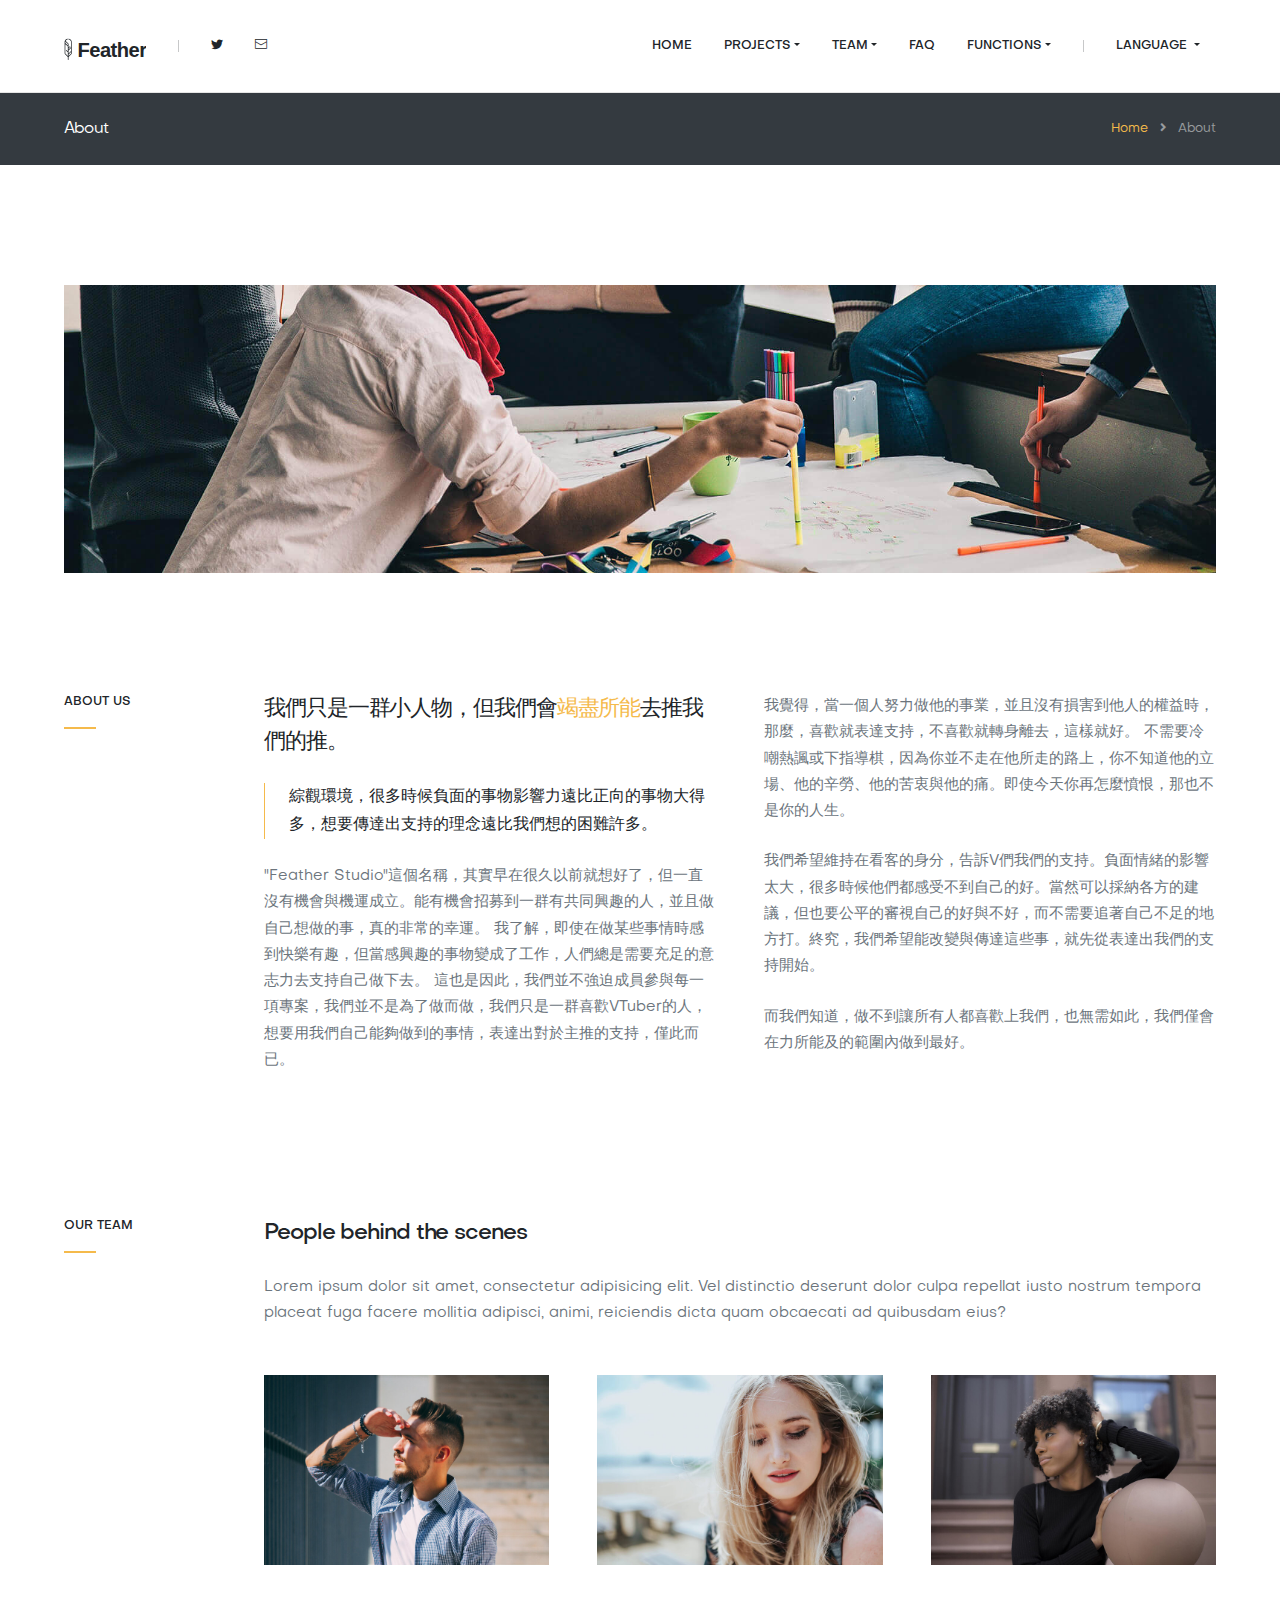
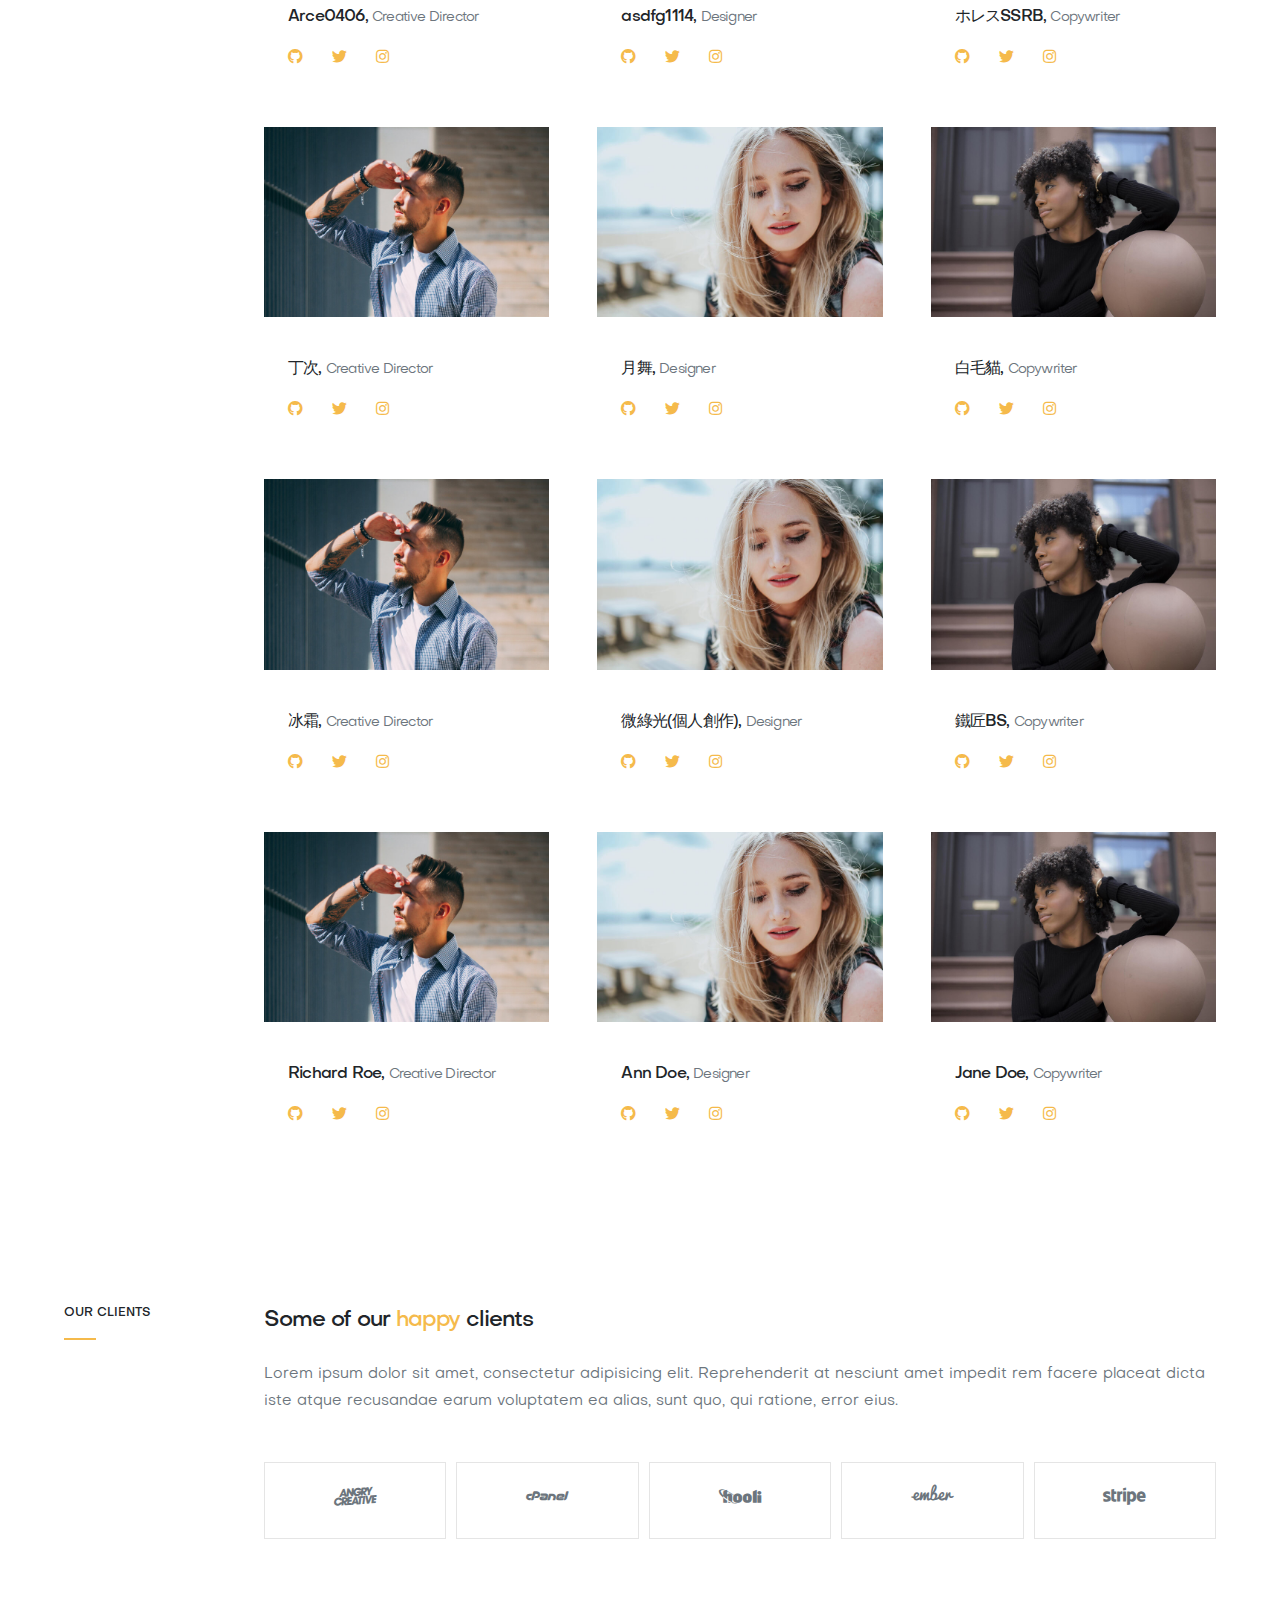
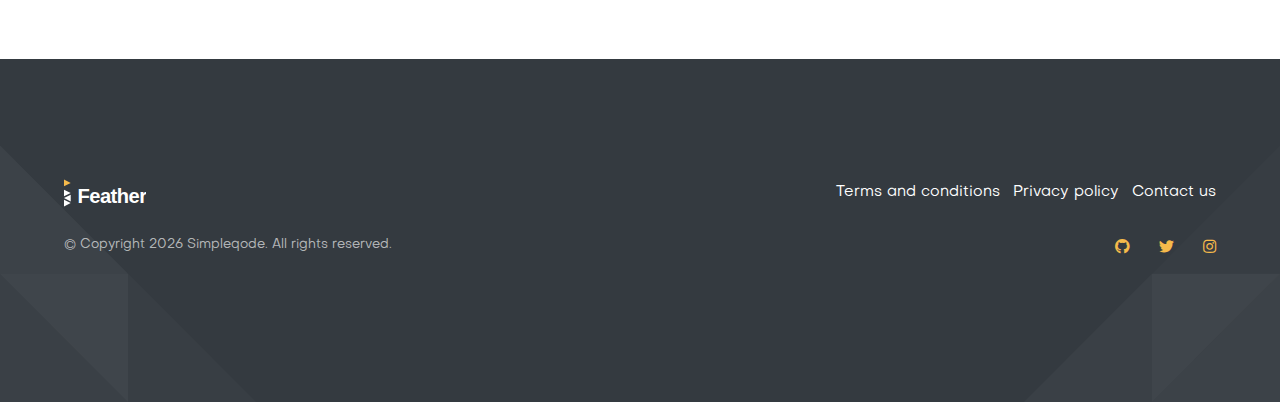
==== about.html @ ca59464d "增加metadata" ====
<!doctype html>
<html lang="en">
  <head>
    <!-- Required meta tags -->
    <meta charset="utf-8">
    <meta name="viewport" content="width=device-width, initial-scale=1, shrink-to-fit=no">

    <!-- Favicons -->
    <link rel="apple-touch-icon" sizes="180x180" href="assets/ico/apple-touch-icon.png">
    <link rel="icon" type="image/png" sizes="32x32" href="assets/ico/favicon-32x32.png">
    <link rel="icon" type="image/png" sizes="16x16" href="assets/ico/favicon-16x16.png">
    <link rel="manifest" href="assets/ico/site.webmanifest">
    <link rel="mask-icon" href="assets/ico/safari-pinned-tab.svg" color="#5bbad5">
    <link rel="shortcut icon" href="assets/ico/favicon.ico">
    <meta name="msapplication-TileColor" content="#da532c">
    <meta name="msapplication-config" content="assets/ico/browserconfig.xml">
    <meta name="theme-color" content="#ffffff">

    <!-- Plugins CSS -->
    <link rel="stylesheet" href="assets/libs/flickity/dist/flickity.min.css">
    <link rel="stylesheet" href="assets/libs/flickity-fade/flickity-fade.css">
    <link rel="stylesheet" href="assets/libs/fullpage.js/dist/fullpage.min.css">
    <link rel="stylesheet" href="assets/libs/highlightjs/styles/codepen-embed.css">
    <link rel="stylesheet" href="assets/libs/@fortawesome/fontawesome-free/css/all.min.css">
    <link rel="stylesheet" href="assets/libs/incline-icons/style.min.css">

    <!-- Theme CSS -->
    <link rel="stylesheet" href="assets/css/theme.min.css">


    <!-- Preview -->
    <title>Incline | About</title>

    <!-- Preview: Primary Meta Tags -->
    <meta name="title" content="Feather Studio | Welcome">
    <meta name="description" content="一個複合工作室，從虛擬到現實都是我們的創作範圍。">

    <!-- Preview: Open Graph / Facebook -->
    <meta property="og:type" content="website">
    <meta property="og:url" content="https://www.thefeatherstudio.com/">
    <meta property="og:title" content="Incline | About">
    <meta property="og:description" content="一個複合工作室，從虛擬到現實都是我們的創作範圍。">
    <meta property="og:image" content="">

    <!-- Preview: Twitter -->
    <meta property="twitter:card" content="summary_large_image">
    <meta property="twitter:url" content="https://www.thefeatherstudio.com/">
    <meta property="twitter:title" content="Incline | About">
    <meta property="twitter:description" content="一個複合工作室，從虛擬到現實都是我們的創作範圍。">
    <meta property="twitter:image" content="">
  </head>
  <body>

    <!-- NAVBAR
    ================================================= -->
    <nav class="navbar navbar-expand-xl navbar-light  fixed-top">
      <div class="container">

        <!-- Temp svg -->
        <div style="display:none" >
          <svg id="feather-icon" version="1.0" xmlns="http://www.w3.org/2000/svg"
            viewBox="0 0 512.000000 512.000000" preserveAspectRatio="xMidYMid meet">
            <g transform="translate(0.000000,512.000000) scale(0.100000,-0.100000)" fill="currentColor" stroke="none">
              <path d="M2410 5114 c-14 -3 -56 -15 -95 -26 -239 -70 -446 -256 -543 -490
      -65 -157 -63 -88 -60 -1633 l3 -1400 29 -65 c27 -59 62 -98 378 -415 l348
      -351 0 -319 c0 -330 6 -387 40 -405 24 -13 76 -13 100 0 34 18 40 75 40 405
      l0 319 348 351 c316 317 351 356 378 415 l29 65 3 1400 c2 1252 1 1408 -14
      1480 -60 301 -286 549 -589 645 -56 18 -99 23 -220 25 -82 2 -161 1 -175 -1z
      m368 -197 c201 -72 354 -225 430 -429 l27 -73 3 -655 2 -655 -295 -295 -295
      -295 0 135 0 134 210 211 c183 184 210 215 210 242 0 45 -9 62 -41 78 -55 29
      -65 22 -225 -137 l-153 -151 -3 426 -3 427 -349 349 -348 348 37 59 c78 121
      221 235 350 278 99 32 122 35 245 32 105 -2 137 -7 198 -29z m-308 -1282 l0
      -180 -295 295 -295 295 0 166 c0 91 3 169 7 173 4 4 137 -123 295 -281 l288
      -288 0 -180z m0 -985 l0 -565 -147 147 c-88 87 -159 149 -174 153 -31 8 -83
      -16 -93 -40 -3 -9 -6 -31 -6 -48 0 -27 27 -58 210 -242 l210 -211 0 -434 0
      -435 -275 275 c-198 199 -280 288 -294 320 -20 44 -21 60 -21 1140 l0 1095
      295 -295 295 -295 0 -565z m475 -780 l-295 -295 0 350 0 350 293 293 292 292
      3 -347 2 -348 -295 -295z m279 -290 c-14 -36 -72 -100 -295 -325 l-279 -280 0
      180 0 180 293 293 292 292 3 -147 c2 -119 -1 -157 -14 -193z" />
            </g>
          </svg>
        </div>
        <!-- Brand -->    
        <a class="navbar-brand" href="index.html">
          <svg class="navbar-brand-svg" viewBox="0 0 245 80" xmlns="http://www.w3.org/2000/svg" xmlns:xlink="http://www.w3.org/1999/xlink">
            <!-- <path d="M0 0 L 20 10 L 0 20 Z" class="navbar-brand-svg-i" fill="currentColor"></path>
            <path d="M0 30 L 20 40 L 0 50 Z M20 45 L 0 55 L 20 65 Z M0 60 L 20 70 L 0 80 Z" fill="currentColor"></path> -->
            <use xlink:href="#feather-icon" x="-110" y="15" height="4rem" />
            <text x="40" y="70" font-family="Arial, sans-serif" font-size="60" font-weight="bold" letter-spacing="-.025em" fill="currentColor">Feather.</text>
          </svg>
        </a>
  
        <!-- Toggler -->
        <button class="navbar-toggler" type="button" data-toggle="collapse" data-target="#navbarCollapse" aria-controls="navbarCollapse" aria-expanded="false" aria-label="Toggle navigation">
          <span class="navbar-toggler-icon"></span>
        </button>
  
        <!-- Collapse -->
        <div class="collapse navbar-collapse" id="navbarCollapse">

          <!-- Social -->
          <ul class="navbar-nav mr-auto">
            <li class="nav-item-divider">
              <span class="nav-link">
                <span></span>
              </span>
            </li>
            <!-- <li class="nav-item">
              <a href="#" class="nav-link">
                <i class="fab fa-github"></i> 
                <span class="d-xl-none ml-2">
                  Github
                </span>
              </a>
            </li> -->
            <li class="nav-item">
              <a href="https://twitter.com/Feather_Studio_" class="nav-link">
                <i class="fab fa-twitter"></i> 
                <span class="d-xl-none ml-2">
                  Twitter
                </span>
              </a>
            </li>
            <li class="nav-item">
              <a href="holotexturepack@gmail.com" class="nav-link">
                <i class="fab icon-envelope"></i> 
                <span class="d-xl-none ml-2">
                  E-Mail
                </span>
              </a>
            </li>
          </ul>

          <!-- Links -->
          <ul class="navbar-nav ml-auto">
            <li class="nav-item ">
              <a class="nav-link" href="index.html" data-i18n="navbar-home">
                首頁
              </a>
            </li>

            <li class="nav-item dropdown">
              <a class="nav-link dropdown-toggle" href="#" id="navbarPages" role="button" data-toggle="dropdown" aria-haspopup="true" aria-expanded="false" data-i18n="navbar-projects">
                專案計畫
              </a>
              <ul class="dropdown-menu" aria-labelledby="navbarPages">
                <li class="dropright">
                  <a class="dropdown-item dropdown-toggle" href="#" id="pagesBlog" role="button" data-toggle="dropdown" aria-haspopup="true" aria-expanded="false">
                    Minecraft材質包
                  </a>
                  <div class="dropdown-menu" aria-labelledby="pagesBlog">                
                    <!-- <a class="dropdown-item " href="project-page.html".html">
                      測試
                    </a> -->
                    <a class="dropdown-item " href="../mcrp_2021_usaken_natsumatsuri.html">
                      Hololive 兔田建設夏祭篇
                    </a>
                    <a class="dropdown-item " href="../mcrp_holo5th_anniversity.html">
                      Hololive 5期生一周年紀念
                    </a>
                    <a class="dropdown-item " href="../mcrp_2021_holoen_anniversity.html">
                      Hololive English 一周年紀念
                    </a>
                    <a class="dropdown-item " href="2d2c.html">
                      2D2C專用包
                    </a>
                  </div>
                </li>
                <li class="dropright">
                  <a class="dropdown-item dropdown-toggle" href="#" id="pagesShop" role="button" data-toggle="dropdown" aria-haspopup="true" aria-expanded="false">
                    Minecraft插件
                  </a>
                  <div class="dropdown-menu" aria-labelledby="pagesShop">
                    <a class="dropdown-item " href="shop.html">
                      準備中
                    </a>                
                  </div>
                </li>

              </ul>
            </li>

            <li class="nav-item dropdown">
              <a class="nav-link dropdown-toggle" href="#" id="navbarLandings" role="button" data-toggle="dropdown" aria-haspopup="true" aria-expanded="false" data-i18n="navbar-teams">
                團隊介紹
              </a>
              <div class="dropdown-menu" aria-labelledby="navbarLandings">
                <!-- <a class="dropdown-item " href="blog.html">
                  大事記
                </a> -->
                <a class="dropdown-item  active " href="about.html">
                  關於我們
                </a>
                <!-- <a class="dropdown-item " href="company.html">
                  合作夥伴
                </a> -->
                <a class="dropdown-item " href="contact.html">
                  聯絡我們
                </a>
              </div>
            </li>

            <li class="nav-item ">
              <a href="faq.html" class="nav-link" data-i18n="navbar-faqs">
                常見問題
              </a>
            </li>

            <li class="nav-item dropdown">
              <a class="nav-link dropdown-toggle" href="#" id="navbarLandings" role="button" data-toggle="dropdown" aria-haspopup="true" aria-expanded="false" data-i18n="navbar-functions">
                實驗性功能
              </a>
              <div class="dropdown-menu" aria-labelledby="navbarLandings">
                <a class="dropdown-item " href="app.html">
                  施工中...
                </a>
              </div>
            </li>



            <li class="nav-item-divider">
              <span class="nav-link">
                <span></span>
              </span>
            </li>

            <li class="nav-item dropdown">
              <a class="nav-link dropdown-toggle" href="#" id="navbarLandings" role="button" data-toggle="dropdown" aria-haspopup="true" aria-expanded="false">
                Language
              </a>
              <div class="dropdown-menu switch-locale" aria-labelledby="navbarLandings">
                <a class="dropdown-item" data-locale="en" href="#">
                  English
                </a>
                <a class="dropdown-item" data-locale="ja" href="#">
                  日本語
                </a>
                <a class="dropdown-item" data-locale="zh" href="#">
                  繁體中文
                </a>            
              </div>
            </li>
          </ul>

        </div> <!-- / .navbar-collapse -->
  
      </div> <!-- / .container -->    
    </nav>

    <!-- BREADCRUMB
    ================================================== -->
    <nav class="breadcrumb">
      <div class="container">
        <div class="row align-items-center">
          <div class="col">
            
            <!-- Heading -->
            <h5 class="breadcrumb-heading">
              About
            </h5>

          </div>
          <div class="col-auto">

            <!-- Breadcrumb -->
            <span class="breadcrumb-item">
              <a href="index.html">Home</a>
            </span>
            <span class="breadcrumb-item active">
              About
            </span>
          
          </div>
        </div> <!-- / .row -->
      </div> <!-- / .container -->
    </nav>
    
    <!-- HEADER
    ================================================== -->
    <section class="section pb-0">

      <!-- Content -->
      <div class="container">
        <div class="row">
          <div class="col">
            
            <!-- Header -->
            <div class="header bg-cover" style="background-image: url(assets/img/15.jpg);"></div>

          </div>
        </div> <!-- / .row -->
      </div> <!-- / .container -->

    </section>

    <!-- ABOUT
    ================================================== -->
    <section class="section pb-0">

      <!-- Content -->
      <div class="container">
        <div class="row">
          <div class="col-md-2">
            
            <!-- Title -->
            <h6 class="title">
              About us
            </h6>

          </div>
          <div class="col-md-5">
            
            <!-- Heading -->
            <h3 class="mb-4">
              我們只是一群小人物，但我們會<span class="text-primary">竭盡所能</span>去推我們的推。
            </h3>

            <!-- Content -->
            <blockquote class="blockquote">
              <p class="mb-0">
                綜觀環境，很多時候負面的事物影響力遠比正向的事物大得多，想要傳達出支持的理念遠比我們想的困難許多。
              </p>
            </blockquote>
            <p class="text-muted">
              "Feather Studio"這個名稱，其實早在很久以前就想好了，但一直沒有機會與機運成立。能有機會招募到一群有共同興趣的人，並且做自己想做的事，真的非常的幸運。
              我了解，即使在做某些事情時感到快樂有趣，但當感興趣的事物變成了工作，人們總是需要充足的意志力去支持自己做下去。
              這也是因此，我們並不強迫成員參與每一項專案，我們並不是為了做而做，我們只是一群喜歡VTuber的人，想要用我們自己能夠做到的事情，表達出對於主推的支持，僅此而已。              
            </p>

          </div>
          <div class="col-md-5">
            
            <!-- Content -->
            <p class="text-muted">
              <!-- 我們的成員中有學生也有社會人士，但並不會因此而有代溝，反而能用多種視角去看事物，我們會盡力做到就事論事，只要是好的建議我們都會積極採用，當然也並不表示我們一直都是正確的 -->
              我覺得，當一個人努力做他的事業，並且沒有損害到他人的權益時，那麼，喜歡就表達支持，不喜歡就轉身離去，這樣就好。
              不需要冷嘲熱諷或下指導棋，因為你並不走在他所走的路上，你不知道他的立場、他的辛勞、他的苦衷與他的痛。即使今天你再怎麼憤恨，那也不是你的人生。
              <!-- 你認為的正確並不一定合適，你覺得的錯誤並不一定需要遷怒。 -->
            </p>
            <p class="text-muted">
              我們希望維持在看客的身分，告訴V們我們的支持。負面情緒的影響太大，很多時候他們都感受不到自己的好。當然可以採納各方的建議，但也要公平的審視自己的好與不好，而不需要追著自己不足的地方打。終究，我們希望能改變與傳達這些事，就先從表達出我們的支持開始。
            </p>
            <p class="text-muted">
              而我們知道，做不到讓所有人都喜歡上我們，也無需如此，我們僅會在力所能及的範圍內做到最好。
            </p>

          </div>
        </div> <!-- / .row -->
      </div> <!-- / .container -->

    </section>

    <!-- TEAM
    ================================================== -->
    <section class="section pb-0">
      
      <!-- Content -->
      <div class="container">
        <div class="row">
          <div class="col-md-2">
            
            <!-- Title -->
            <h6 class="title">
              Our team
            </h6>

          </div>
          <div class="col-md-10">
            
            <!-- Heading -->
            <h3 class="mb-4">
              People behind the scenes
            </h3>

            <!-- Subheading -->
            <p class="text-muted mb-5">
              Lorem ipsum dolor sit amet, consectetur adipisicing elit. Vel distinctio deserunt dolor culpa repellat iusto nostrum tempora placeat fuga facere mollitia adipisci, animi, reiciendis dicta quam obcaecati ad quibusdam eius?
            </p>

            <!-- Team -->
            <div class="row">

              <div class="col-md-4">
                
                <!-- Card -->
                <div class="card card-sm border-0 mb-3 mb-md-0">
                  
                  <!-- Image -->
                  <img src="assets/img/16.jpg" alt="..." class="card-img-top">

                  <!-- Body -->
                  <div class="card-body">
                    
                    <!-- Title -->
                    <h5 class="card-title">
                      Arce0406, <small class="text-muted">Creative Director</small>
                    </h5>

                    <!-- Text -->
                    <ul class="card-text list-inline list-unstyled">
                      <li class="list-inline-item">
                        <a href="#">
                          <i class="fab fa-github"></i>
                        </a>
                      </li>
                      <li class="list-inline-item ml-3">
                        <a href="#">
                          <i class="fab fa-twitter"></i>
                        </a>
                      </li>
                      <li class="list-inline-item ml-3">
                        <a href="#">
                          <i class="fab fa-instagram"></i>
                        </a>
                      </li>
                    </ul>

                  </div>

                </div> <!-- / .card -->

              </div>

              <div class="col-md-4">
                
                <!-- Card -->
                <div class="card card-sm border-0 mb-3 mb-md-0">
                  
                  <!-- Image -->
                  <img src="assets/img/17.jpg" alt="..." class="card-img-top">

                  <!-- Body -->
                  <div class="card-body">
                    
                    <!-- Title -->
                    <h5 class="card-title">
                      asdfg1114, <small class="text-muted">Designer</small>
                    </h5>

                    <!-- Text -->
                    <ul class="card-text list-inline list-unstyled">
                      <li class="list-inline-item">
                        <a href="#">
                          <i class="fab fa-github"></i>
                        </a>
                      </li>
                      <li class="list-inline-item ml-3">
                        <a href="#">
                          <i class="fab fa-twitter"></i>
                        </a>
                      </li>
                      <li class="list-inline-item ml-3">
                        <a href="#">
                          <i class="fab fa-instagram"></i>
                        </a>
                      </li>
                    </ul>

                  </div>

                </div> <!-- / .card -->

              </div>

              <div class="col-md-4">
                
                <!-- Card -->
                <div class="card card-sm border-0 mb-3 mb-md-0">
                  
                  <!-- Image -->
                  <img src="assets/img/18.jpg" alt="..." class="card-img-top">

                  <!-- Body -->
                  <div class="card-body">
                    
                    <!-- Title -->
                    <h5 class="card-title">
                      ホレスSSRB, <small class="text-muted">Copywriter</small>
                    </h5>

                    <!-- Text -->
                    <ul class="card-text list-inline list-unstyled">
                      <li class="list-inline-item">
                        <a href="#">
                          <i class="fab fa-github"></i>
                        </a>
                      </li>
                      <li class="list-inline-item ml-3">
                        <a href="#">
                          <i class="fab fa-twitter"></i>
                        </a>
                      </li>
                      <li class="list-inline-item ml-3">
                        <a href="#">
                          <i class="fab fa-instagram"></i>
                        </a>
                      </li>
                    </ul>

                  </div>

                </div> <!-- / .card -->

              </div>
           
              <div class="col-md-4">
                
                <!-- Card -->
                <div class="card card-sm border-0 mb-3 mb-md-0">
                  
                  <!-- Image -->
                  <img src="assets/img/16.jpg" alt="..." class="card-img-top">

                  <!-- Body -->
                  <div class="card-body">
                    
                    <!-- Title -->
                    <h5 class="card-title">
                      丁次, <small class="text-muted">Creative Director</small>
                    </h5>

                    <!-- Text -->
                    <ul class="card-text list-inline list-unstyled">
                      <li class="list-inline-item">
                        <a href="#">
                          <i class="fab fa-github"></i>
                        </a>
                      </li>
                      <li class="list-inline-item ml-3">
                        <a href="#">
                          <i class="fab fa-twitter"></i>
                        </a>
                      </li>
                      <li class="list-inline-item ml-3">
                        <a href="#">
                          <i class="fab fa-instagram"></i>
                        </a>
                      </li>
                    </ul>

                  </div>

                </div> <!-- / .card -->

              </div>

              <div class="col-md-4">
                
                <!-- Card -->
                <div class="card card-sm border-0 mb-3 mb-md-0">
                  
                  <!-- Image -->
                  <img src="assets/img/17.jpg" alt="..." class="card-img-top">

                  <!-- Body -->
                  <div class="card-body">
                    
                    <!-- Title -->
                    <h5 class="card-title">
                      月舞, <small class="text-muted">Designer</small>
                    </h5>

                    <!-- Text -->
                    <ul class="card-text list-inline list-unstyled">
                      <li class="list-inline-item">
                        <a href="#">
                          <i class="fab fa-github"></i>
                        </a>
                      </li>
                      <li class="list-inline-item ml-3">
                        <a href="#">
                          <i class="fab fa-twitter"></i>
                        </a>
                      </li>
                      <li class="list-inline-item ml-3">
                        <a href="#">
                          <i class="fab fa-instagram"></i>
                        </a>
                      </li>
                    </ul>

                  </div>

                </div> <!-- / .card -->

              </div>

              <div class="col-md-4">
                
                <!-- Card -->
                <div class="card card-sm border-0 mb-3 mb-md-0">
                  
                  <!-- Image -->
                  <img src="assets/img/18.jpg" alt="..." class="card-img-top">

                  <!-- Body -->
                  <div class="card-body">
                    
                    <!-- Title -->
                    <h5 class="card-title">
                      白毛貓, <small class="text-muted">Copywriter</small>
                    </h5>

                    <!-- Text -->
                    <ul class="card-text list-inline list-unstyled">
                      <li class="list-inline-item">
                        <a href="#">
                          <i class="fab fa-github"></i>
                        </a>
                      </li>
                      <li class="list-inline-item ml-3">
                        <a href="#">
                          <i class="fab fa-twitter"></i>
                        </a>
                      </li>
                      <li class="list-inline-item ml-3">
                        <a href="#">
                          <i class="fab fa-instagram"></i>
                        </a>
                      </li>
                    </ul>

                  </div>

                </div> <!-- / .card -->

              </div>
              
              <div class="col-md-4">
                
                <!-- Card -->
                <div class="card card-sm border-0 mb-3 mb-md-0">
                  
                  <!-- Image -->
                  <img src="assets/img/16.jpg" alt="..." class="card-img-top">

                  <!-- Body -->
                  <div class="card-body">
                    
                    <!-- Title -->
                    <h5 class="card-title">
                      冰霜, <small class="text-muted">Creative Director</small>
                    </h5>

                    <!-- Text -->
                    <ul class="card-text list-inline list-unstyled">
                      <li class="list-inline-item">
                        <a href="#">
                          <i class="fab fa-github"></i>
                        </a>
                      </li>
                      <li class="list-inline-item ml-3">
                        <a href="#">
                          <i class="fab fa-twitter"></i>
                        </a>
                      </li>
                      <li class="list-inline-item ml-3">
                        <a href="#">
                          <i class="fab fa-instagram"></i>
                        </a>
                      </li>
                    </ul>

                  </div>

                </div> <!-- / .card -->

              </div>

              <div class="col-md-4">
                
                <!-- Card -->
                <div class="card card-sm border-0 mb-3 mb-md-0">
                  
                  <!-- Image -->
                  <img src="assets/img/17.jpg" alt="..." class="card-img-top">

                  <!-- Body -->
                  <div class="card-body">
                    
                    <!-- Title -->
                    <h5 class="card-title">
                      微綠光(個人創作), <small class="text-muted">Designer</small>
                    </h5>

                    <!-- Text -->
                    <ul class="card-text list-inline list-unstyled">
                      <li class="list-inline-item">
                        <a href="#">
                          <i class="fab fa-github"></i>
                        </a>
                      </li>
                      <li class="list-inline-item ml-3">
                        <a href="#">
                          <i class="fab fa-twitter"></i>
                        </a>
                      </li>
                      <li class="list-inline-item ml-3">
                        <a href="#">
                          <i class="fab fa-instagram"></i>
                        </a>
                      </li>
                    </ul>

                  </div>

                </div> <!-- / .card -->

              </div>

              <div class="col-md-4">
                
                <!-- Card -->
                <div class="card card-sm border-0 mb-3 mb-md-0">
                  
                  <!-- Image -->
                  <img src="assets/img/18.jpg" alt="..." class="card-img-top">

                  <!-- Body -->
                  <div class="card-body">
                    
                    <!-- Title -->
                    <h5 class="card-title">
                      鐵匠BS, <small class="text-muted">Copywriter</small>
                    </h5>

                    <!-- Text -->
                    <ul class="card-text list-inline list-unstyled">
                      <li class="list-inline-item">
                        <a href="#">
                          <i class="fab fa-github"></i>
                        </a>
                      </li>
                      <li class="list-inline-item ml-3">
                        <a href="#">
                          <i class="fab fa-twitter"></i>
                        </a>
                      </li>
                      <li class="list-inline-item ml-3">
                        <a href="#">
                          <i class="fab fa-instagram"></i>
                        </a>
                      </li>
                    </ul>

                  </div>

                </div> <!-- / .card -->

              </div>
           

              
              <div class="col-md-4">
                
                <!-- Card -->
                <div class="card card-sm border-0 mb-3 mb-md-0">
                  
                  <!-- Image -->
                  <img src="assets/img/16.jpg" alt="..." class="card-img-top">

                  <!-- Body -->
                  <div class="card-body">
                    
                    <!-- Title -->
                    <h5 class="card-title">
                      Richard Roe, <small class="text-muted">Creative Director</small>
                    </h5>

                    <!-- Text -->
                    <ul class="card-text list-inline list-unstyled">
                      <li class="list-inline-item">
                        <a href="#">
                          <i class="fab fa-github"></i>
                        </a>
                      </li>
                      <li class="list-inline-item ml-3">
                        <a href="#">
                          <i class="fab fa-twitter"></i>
                        </a>
                      </li>
                      <li class="list-inline-item ml-3">
                        <a href="#">
                          <i class="fab fa-instagram"></i>
                        </a>
                      </li>
                    </ul>

                  </div>

                </div> <!-- / .card -->

              </div>

              <div class="col-md-4">
                
                <!-- Card -->
                <div class="card card-sm border-0 mb-3 mb-md-0">
                  
                  <!-- Image -->
                  <img src="assets/img/17.jpg" alt="..." class="card-img-top">

                  <!-- Body -->
                  <div class="card-body">
                    
                    <!-- Title -->
                    <h5 class="card-title">
                      Ann Doe, <small class="text-muted">Designer</small>
                    </h5>

                    <!-- Text -->
                    <ul class="card-text list-inline list-unstyled">
                      <li class="list-inline-item">
                        <a href="#">
                          <i class="fab fa-github"></i>
                        </a>
                      </li>
                      <li class="list-inline-item ml-3">
                        <a href="#">
                          <i class="fab fa-twitter"></i>
                        </a>
                      </li>
                      <li class="list-inline-item ml-3">
                        <a href="#">
                          <i class="fab fa-instagram"></i>
                        </a>
                      </li>
                    </ul>

                  </div>

                </div> <!-- / .card -->

              </div>

              <div class="col-md-4">
                
                <!-- Card -->
                <div class="card card-sm border-0 mb-3 mb-md-0">
                  
                  <!-- Image -->
                  <img src="assets/img/18.jpg" alt="..." class="card-img-top">

                  <!-- Body -->
                  <div class="card-body">
                    
                    <!-- Title -->
                    <h5 class="card-title">
                      Jane Doe, <small class="text-muted">Copywriter</small>
                    </h5>

                    <!-- Text -->
                    <ul class="card-text list-inline list-unstyled">
                      <li class="list-inline-item">
                        <a href="#">
                          <i class="fab fa-github"></i>
                        </a>
                      </li>
                      <li class="list-inline-item ml-3">
                        <a href="#">
                          <i class="fab fa-twitter"></i>
                        </a>
                      </li>
                      <li class="list-inline-item ml-3">
                        <a href="#">
                          <i class="fab fa-instagram"></i>
                        </a>
                      </li>
                    </ul>

                  </div>

                </div> <!-- / .card -->

              </div>
              
            </div> <!-- / .row -->

          </div>
        </div> <!-- / .row -->
      </div> <!-- / .container -->

    </section>

    <!-- BRANDS
    ================================================== -->
    <section class="section">

      <!-- Content -->
      <div class="container">
        <div class="row">
          <div class="col-md-2">
            
            <!-- Title -->
            <h6 class="title">
              Our clients
            </h6>

          </div>
          <div class="col-md-10">

            <!-- Heading -->
            <h3 class="mb-4">
              Some of our <span class="text-primary">happy</span> clients
            </h3>

            <!-- Subheading -->
            <p class="text-muted mb-5">
              Lorem ipsum dolor sit amet, consectetur adipisicing elit. Reprehenderit at nesciunt amet impedit rem facere placeat dicta iste atque recusandae earum voluptatem ea alias, sunt quo, qui ratione, error eius.
            </p>
            
            <!-- Brands -->
            <div class="form-row align-items-center">
              <div class="col-6 col-md">
                
                <!-- Item -->
                <a href="#" class="brand-item mb-3 mb-md-0">
                  <i class="fab fa-angrycreative"></i>
                </a>

              </div>
              <div class="col-6 col-md">
                
                <!-- Item -->
                <a href="#" class="brand-item mb-3 mb-md-0">
                  <i class="fab fa-cpanel"></i>
                </a>

              </div>
              <div class="col-6 col-md">
                
                <!-- Item -->
                <a href="#" class="brand-item mb-3 mb-md-0">
                  <i class="fab fa-hooli"></i>
                </a>

              </div>
              <div class="col-6 col-md">
                
                <!-- Item -->
                <a href="#" class="brand-item mb-3 mb-md-0">
                  <i class="fab fa-ember"></i>
                </a>

              </div>
              <div class="col-6 col-md">
                
                <!-- Item -->
                <a href="#" class="brand-item">
                  <i class="fab fa-stripe"></i>
                </a>

              </div>
            </div> <!-- / .row -->

          </div>
        </div> <!-- / .row -->
      </div> <!-- / .container -->
      
    </section>

    <!-- FOOTER
    ================================================== -->
    <footer class="section bg-dark">

      <!-- Triangles -->
      <div class="bg-triangle bg-triangle-light bg-triangle-bottom bg-triangle-left"></div>
      <div class="bg-triangle bg-triangle-light bg-triangle-bottom bg-triangle-right"></div>

      <!--Content -->
      <div class="container">
        <div class="row align-self-center">
          <div class="col-md-auto">

            <!-- Brand -->
            <p>
              <a href="#" class="footer-brand text-white">
                <svg class="footer-brand-svg" viewBox="0 0 245 80" xmlns="http://www.w3.org/2000/svg" xmlns:xlink="http://www.w3.org/1999/xlink">
                  <path d="M0 0 L 20 10 L 0 20 Z" class="text-primary" fill="currentColor"></path>
                  <path d="M0 30 L 20 40 L 0 50 Z M20 45 L 0 55 L 20 65 Z M0 60 L 20 70 L 0 80 Z" fill="currentColor"></path>
                  <text x="40" y="70" font-family="Arial, sans-serif" font-size="60" font-weight="bold" letter-spacing="-.025em" fill="currentColor">Feather</text>
                </svg>
              </a>
            </p>
        
          </div>
          <div class="col-md">
        
            <!-- Links -->
            <ul class="list-unstyled list-inline text-md-right">
              <li class="list-inline-item mr-2">
                <a href="#" class="text-white">
                  Terms and conditions
                </a>
              </li>
              <li class="list-inline-item mr-2">
                <a href="#" class="text-white">
                  Privacy policy
                </a>
              </li>
              <li class="list-inline-item">
                <a href="#" class="text-white">
                  Contact us
                </a>
              </li>
            </ul>

          </div>
        </div> <!-- / .row -->
        <div class="row align-items-center">
          <div class="col-md">
        
            <!-- Copyright -->
            <p class="text-white text-muted">
              <small>
                &copy; Copyright <span class="current-year"></span> Simpleqode. All rights reserved.
              </small>
            </p>

          </div>
          <div class="col-md">
        
            <!-- Social links -->
            <ul class="list-inline list-unstyled text-md-right">
              <li class="list-inline-item">
                <a href="#">
                  <i class="fab fa-github"></i>
                </a>
              </li>
              <li class="list-inline-item ml-3">
                <a href="#">
                  <i class="fab fa-twitter"></i>
                </a>
              </li>
              <li class="list-inline-item ml-3">
                <a href="#">
                  <i class="fab fa-instagram"></i>
                </a>
              </li>
            </ul>

          </div>
        </div> <!-- / .row -->
      </div> <!-- / .container -->

    </footer>

    <!-- JAVASCRIPT
    ================================================== -->
    <!-- Global JS -->
    <script src="assets/libs/jquery/dist/jquery.min.js"></script>
    <!-- <script src="https://maps.googleapis.com/maps/api/js?key=AIzaSyCnKt8_N4-FKOnhI_pSaDL7g_g-XI1-R9E"></script> -->

    <!-- Plugins JS -->
    <script src="assets/libs/bootstrap/dist/js/bootstrap.bundle.min.js"></script>
    <script src="assets/libs/flickity/dist/flickity.pkgd.min.js"></script>
    <script src="assets/libs/flickity-fade/flickity-fade.js"></script>
    <script src="assets/libs/jquery-parallax.js/parallax.min.js"></script>
    <script src="assets/libs/waypoints/lib/jquery.waypoints.min.js"></script>
    <script src="assets/libs/waypoints/lib/shortcuts/inview.min.js"></script>
    <script src="assets/libs/fullpage.js/vendors/scrolloverflow.min.js"></script>
    <script src="assets/libs/fullpage.js/dist/fullpage.min.js"></script>
    <script src="assets/libs/highlightjs/highlight.pack.min.js"></script>

    <!-- Theme JS -->
    <script src="assets/js/theme.min.js"></script>

    <!-- i18n releated JS -->
    <!-- <script src="assets/libs/@wikimedia/jquery.i18n/libs/CLDRPluralRuleParser/src/CLDRPluralRuleParser.js"></script>
    <script src="assets/libs/@wikimedia/jquery.i18n/src/jquery.i18n.js"></script>
    <script src="assets/libs/@wikimedia/jquery.i18n/src/jquery.i18n.messagestore.js"></script>
    <script src="assets/libs/@wikimedia/jquery.i18n/src/jquery.i18n.fallbacks.js"></script>
    <script src="assets/libs/@wikimedia/jquery.i18n/src/jquery.i18n.language.js"></script>
    <script src="assets/libs/@wikimedia/jquery.i18n/src/jquery.i18n.parser.js"></script>
    <script src="assets/libs/@wikimedia/jquery.i18n/src/jquery.i18n.emitter.js"></script>
    <script src="assets/libs/@wikimedia/jquery.i18n/src/jquery.i18n.emitter.bidi.js"></script> -->
    <script src="assets/i18n/CLDRPluralRuleParser.js"></script>
    <script src="assets/i18n/jquery.i18n.js"></script>
    <script src="assets/i18n/jquery.i18n.messagestore.js"></script>
    <script src="assets/i18n/jquery.i18n.fallbacks.js"></script>
    <script src="assets/i18n/jquery.i18n.language.js"></script>
    <script src="assets/i18n/jquery.i18n.parser.js"></script>
    <script src="assets/i18n/jquery.i18n.emitter.js"></script>
    <script src="assets/i18n/jquery.i18n.emitter.bidi.js"></script>

    <script src="assets/libs/historyjs/scripts/bundled/html4+html5/jquery.history.js"></script>
    <script src="assets/libs/js-url/url.min.js"></script>
    <script src="assets/i18n/global_languages.js"></script>

  </body>
</html>
---- assets/libs/highlightjs/styles/codepen-embed.css ----
/*
  codepen.io Embed Theme
  Author: Justin Perry <http://github.com/ourmaninamsterdam>
  Original theme - https://github.com/chriskempson/tomorrow-theme
*/

.hljs {
  display: block;
  overflow-x: auto;
  padding: 0.5em;
  background: #222;
  color: #fff;
}

.hljs-comment,
.hljs-quote {
  color: #777;
}

.hljs-variable,
.hljs-template-variable,
.hljs-tag,
.hljs-regexp,
.hljs-meta,
.hljs-number,
.hljs-built_in,
.hljs-builtin-name,
.hljs-literal,
.hljs-params,
.hljs-symbol,
.hljs-bullet,
.hljs-link,
.hljs-deletion {
  color: #ab875d;
}

.hljs-section,
.hljs-title,
.hljs-name,
.hljs-selector-id,
.hljs-selector-class,
.hljs-type,
.hljs-attribute {
  color: #9b869b;
}

.hljs-string,
.hljs-keyword,
.hljs-selector-tag,
.hljs-addition {
  color: #8f9c6c;
}

.hljs-emphasis {
  font-style: italic;
}

.hljs-strong {
  font-weight: bold;
}
---- assets/libs/incline-icons/style.min.css ----
@font-face{font-family:icomoon;src:url(fonts/icomoon.eot?da8i37);src:url(fonts/icomoon.eot?da8i37#iefix) format('embedded-opentype'),url(fonts/icomoon.ttf?da8i37) format('truetype'),url(fonts/icomoon.woff?da8i37) format('woff'),url(fonts/icomoon.svg?da8i37#icomoon) format('svg');font-weight:400;font-style:normal}[class*=" icon-"],[class^=icon-]{font-family:icomoon!important;speak:none;font-style:normal;font-weight:400;font-variant:normal;text-transform:none;line-height:1;-webkit-font-smoothing:antialiased;-moz-osx-font-smoothing:grayscale}.icon-arrow-right:before{content:"\e91b"}.icon-quote:before{content:"\e91c"}.icon-arrow-left:before{content:"\e91d"}.icon-shield:before{content:"\e91a"}.icon-devices:before{content:"\e919"}.icon-home:before{content:"\e918"}.icon-bed:before{content:"\e915"}.icon-pool:before{content:"\e916"}.icon-drawing:before{content:"\e917"}.icon-puzzle:before{content:"\e912"}.icon-extend:before{content:"\e913"}.icon-code:before{content:"\e914"}.icon-at:before{content:"\e900"}.icon-building:before{content:"\e901"}.icon-businessman:before{content:"\e902"}.icon-camera:before{content:"\e903"}.icon-cart:before{content:"\e904"}.icon-case:before{content:"\e905"}.icon-clock:before{content:"\e906"}.icon-comment:before{content:"\e907"}.icon-diamond:before{content:"\e908"}.icon-edit:before{content:"\e909"}.icon-envelope:before{content:"\e90a"}.icon-layers:before{content:"\e90b"}.icon-lock:before{content:"\e90c"}.icon-marker:before{content:"\e90d"}.icon-person:before{content:"\e90e"}.icon-support:before{content:"\e90f"}.icon-tick:before{content:"\e910"}.icon-truck:before{content:"\e911"}
---- assets/css/theme.min.css ----
@charset "UTF-8";/*!
 * Bootstrap v4.4.1 (https://getbootstrap.com/)
 * Copyright 2011-2019 The Bootstrap Authors
 * Copyright 2011-2019 Twitter, Inc.
 * Licensed under MIT (https://github.com/twbs/bootstrap/blob/master/LICENSE)
 */:root{--blue:#007bff;--indigo:#6610f2;--purple:#6f42c1;--pink:#e83e8c;--red:#dc3545;--orange:#fd7e14;--yellow:#ffc107;--green:#28a745;--teal:#20c997;--cyan:#17a2b8;--white:#fff;--gray:#6c757d;--gray-dark:#343a40;--primary:#f5ba4b;--secondary:#6c757d;--success:#28a745;--info:#17a2b8;--warning:#ffc107;--danger:#dc3545;--light:#f8f9fa;--dark:#343a40;--breakpoint-xs:0;--breakpoint-sm:576px;--breakpoint-md:768px;--breakpoint-lg:992px;--breakpoint-xl:1200px;--font-family-sans-serif:"Objective",sans-serif;--font-family-monospace:SFMono-Regular,Menlo,Monaco,Consolas,"Liberation Mono","Courier New",monospace}*,::after,::before{box-sizing:border-box}html{font-family:sans-serif;line-height:1.15;-webkit-text-size-adjust:100%;-webkit-tap-highlight-color:transparent}article,aside,figcaption,figure,footer,header,hgroup,main,nav,section{display:block}body{margin:0;font-family:Objective,sans-serif;font-size:.9375rem;font-weight:400;line-height:1.75;color:#212529;text-align:left;background-color:#fff}[tabindex="-1"]:focus:not(:focus-visible){outline:0!important}hr{box-sizing:content-box;height:0;overflow:visible}h1,h2,h3,h4,h5,h6{margin-top:0;margin-bottom:.5rem}p{margin-top:0;margin-bottom:1.5rem}abbr[data-original-title],abbr[title]{text-decoration:underline;-webkit-text-decoration:underline dotted;text-decoration:underline dotted;cursor:help;border-bottom:0;-webkit-text-decoration-skip-ink:none;text-decoration-skip-ink:none}address{margin-bottom:1rem;font-style:normal;line-height:inherit}dl,ol,ul{margin-top:0;margin-bottom:1rem}ol ol,ol ul,ul ol,ul ul{margin-bottom:0}dt{font-weight:600}dd{margin-bottom:.5rem;margin-left:0}blockquote{margin:0 0 1rem}b,strong{font-weight:bolder}small{font-size:80%}sub,sup{position:relative;font-size:75%;line-height:0;vertical-align:baseline}sub{bottom:-.25em}sup{top:-.5em}a{color:#f5ba4b;text-decoration:none;background-color:transparent}a:hover{color:#e79b0d;text-decoration:underline}a:not([href]){color:inherit;text-decoration:none}a:not([href]):hover{color:inherit;text-decoration:none}code,kbd,pre,samp{font-family:SFMono-Regular,Menlo,Monaco,Consolas,"Liberation Mono","Courier New",monospace;font-size:1em}pre{margin-top:0;margin-bottom:1rem;overflow:auto}figure{margin:0 0 1rem}img{vertical-align:middle;border-style:none}svg{overflow:hidden;vertical-align:middle}table{border-collapse:collapse}caption{padding-top:.75rem;padding-bottom:.75rem;color:#6c757d;text-align:left;caption-side:bottom}th{text-align:inherit}label{display:inline-block;margin-bottom:.5rem}button{border-radius:0}button:focus{outline:1px dotted;outline:5px auto -webkit-focus-ring-color}button,input,optgroup,select,textarea{margin:0;font-family:inherit;font-size:inherit;line-height:inherit}button,input{overflow:visible}button,select{text-transform:none}select{word-wrap:normal}[type=button],[type=reset],[type=submit],button{-webkit-appearance:button}[type=button]:not(:disabled),[type=reset]:not(:disabled),[type=submit]:not(:disabled),button:not(:disabled){cursor:pointer}[type=button]::-moz-focus-inner,[type=reset]::-moz-focus-inner,[type=submit]::-moz-focus-inner,button::-moz-focus-inner{padding:0;border-style:none}input[type=checkbox],input[type=radio]{box-sizing:border-box;padding:0}input[type=date],input[type=datetime-local],input[type=month],input[type=time]{-webkit-appearance:listbox}textarea{overflow:auto;resize:vertical}fieldset{min-width:0;padding:0;margin:0;border:0}legend{display:block;width:100%;max-width:100%;padding:0;margin-bottom:.5rem;font-size:1.5rem;line-height:inherit;color:inherit;white-space:normal}progress{vertical-align:baseline}[type=number]::-webkit-inner-spin-button,[type=number]::-webkit-outer-spin-button{height:auto}[type=search]{outline-offset:-2px;-webkit-appearance:none}[type=search]::-webkit-search-decoration{-webkit-appearance:none}::-webkit-file-upload-button{font:inherit;-webkit-appearance:button}output{display:inline-block}summary{display:list-item;cursor:pointer}template{display:none}[hidden]{display:none!important}.h1,.h2,.h3,.h4,.h5,.h6,h1,h2,h3,h4,h5,h6{margin-bottom:.5rem;font-weight:500;line-height:1.5;color:#212529}.h1,h1{font-size:2.125rem}.h2,h2{font-size:1.625rem}.h3,h3{font-size:1.375rem}.h4,h4{font-size:1.125rem}.h5,h5{font-size:1rem}.h6,h6{font-size:.9375rem}.lead{font-size:1rem;font-weight:400}.display-1{font-size:6rem;font-weight:500;line-height:1.35}.display-2{font-size:5.5rem;font-weight:500;line-height:1.35}.display-3{font-size:4.5rem;font-weight:500;line-height:1.35}.display-4{font-size:3.5rem;font-weight:500;line-height:1.35}hr{margin-top:1rem;margin-bottom:1rem;border:0;border-top:1px solid rgba(0,0,0,.1)}.small,small{font-size:86.666%;font-weight:400}.mark,mark{padding:.2em;background-color:#fcf8e3}.list-unstyled{padding-left:0;list-style:none}.list-inline{padding-left:0;list-style:none}.list-inline-item{display:inline-block}.list-inline-item:not(:last-child){margin-right:.5rem}.initialism{font-size:90%;text-transform:uppercase}.blockquote{margin-bottom:1rem;font-size:1rem}.blockquote-footer{display:block;font-size:86.666%;color:#6c757d}.blockquote-footer::before{content:"— "}.img-fluid{max-width:100%;height:auto}.img-thumbnail{padding:.25rem;background-color:#fff;border:1px solid #dee2e6;max-width:100%;height:auto}.figure{display:inline-block}.figure-img{margin-bottom:.5rem;line-height:1}.figure-caption{font-size:90%;color:#6c757d}code{font-size:87.5%;color:#e83e8c;word-wrap:break-word}a>code{color:inherit}kbd{padding:.2rem .4rem;font-size:87.5%;color:#fff;background-color:#212529}kbd kbd{padding:0;font-size:100%;font-weight:600}pre{display:block;font-size:87.5%;color:#212529}pre code{font-size:inherit;color:inherit;word-break:normal}.pre-scrollable{max-height:340px;overflow-y:scroll}.container{width:100%;padding-right:1.5rem;padding-left:1.5rem;margin-right:auto;margin-left:auto}@media (min-width:1200px){.container{max-width:1200px}}.container-fluid,.container-xl{width:100%;padding-right:1.5rem;padding-left:1.5rem;margin-right:auto;margin-left:auto}@media (min-width:1200px){.container,.container-lg,.container-md,.container-sm,.container-xl{max-width:1200px}}.row{display:flex;flex-wrap:wrap;margin-right:-1.5rem;margin-left:-1.5rem}.no-gutters{margin-right:0;margin-left:0}.no-gutters>.col,.no-gutters>[class*=col-]{padding-right:0;padding-left:0}.col,.col-1,.col-10,.col-11,.col-12,.col-2,.col-3,.col-4,.col-5,.col-6,.col-7,.col-8,.col-9,.col-auto,.col-lg,.col-lg-1,.col-lg-10,.col-lg-11,.col-lg-12,.col-lg-2,.col-lg-3,.col-lg-4,.col-lg-5,.col-lg-6,.col-lg-7,.col-lg-8,.col-lg-9,.col-lg-auto,.col-md,.col-md-1,.col-md-10,.col-md-11,.col-md-12,.col-md-2,.col-md-3,.col-md-4,.col-md-5,.col-md-6,.col-md-7,.col-md-8,.col-md-9,.col-md-auto,.col-sm,.col-sm-1,.col-sm-10,.col-sm-11,.col-sm-12,.col-sm-2,.col-sm-3,.col-sm-4,.col-sm-5,.col-sm-6,.col-sm-7,.col-sm-8,.col-sm-9,.col-sm-auto,.col-xl,.col-xl-1,.col-xl-10,.col-xl-11,.col-xl-12,.col-xl-2,.col-xl-3,.col-xl-4,.col-xl-5,.col-xl-6,.col-xl-7,.col-xl-8,.col-xl-9,.col-xl-auto{position:relative;width:100%;padding-right:1.5rem;padding-left:1.5rem}.col{flex-basis:0;flex-grow:1;max-width:100%}.row-cols-1>*{flex:0 0 100%;max-width:100%}.row-cols-2>*{flex:0 0 50%;max-width:50%}.row-cols-3>*{flex:0 0 33.3333333333%;max-width:33.3333333333%}.row-cols-4>*{flex:0 0 25%;max-width:25%}.row-cols-5>*{flex:0 0 20%;max-width:20%}.row-cols-6>*{flex:0 0 16.6666666667%;max-width:16.6666666667%}.col-auto{flex:0 0 auto;width:auto;max-width:100%}.col-1{flex:0 0 8.3333333333%;max-width:8.3333333333%}.col-2{flex:0 0 16.6666666667%;max-width:16.6666666667%}.col-3{flex:0 0 25%;max-width:25%}.col-4{flex:0 0 33.3333333333%;max-width:33.3333333333%}.col-5{flex:0 0 41.6666666667%;max-width:41.6666666667%}.col-6{flex:0 0 50%;max-width:50%}.col-7{flex:0 0 58.3333333333%;max-width:58.3333333333%}.col-8{flex:0 0 66.6666666667%;max-width:66.6666666667%}.col-9{flex:0 0 75%;max-width:75%}.col-10{flex:0 0 83.3333333333%;max-width:83.3333333333%}.col-11{flex:0 0 91.6666666667%;max-width:91.6666666667%}.col-12{flex:0 0 100%;max-width:100%}.order-first{order:-1}.order-last{order:13}.order-0{order:0}.order-1{order:1}.order-2{order:2}.order-3{order:3}.order-4{order:4}.order-5{order:5}.order-6{order:6}.order-7{order:7}.order-8{order:8}.order-9{order:9}.order-10{order:10}.order-11{order:11}.order-12{order:12}.offset-1{margin-left:8.3333333333%}.offset-2{margin-left:16.6666666667%}.offset-3{margin-left:25%}.offset-4{margin-left:33.3333333333%}.offset-5{margin-left:41.6666666667%}.offset-6{margin-left:50%}.offset-7{margin-left:58.3333333333%}.offset-8{margin-left:66.6666666667%}.offset-9{margin-left:75%}.offset-10{margin-left:83.3333333333%}.offset-11{margin-left:91.6666666667%}@media (min-width:576px){.col-sm{flex-basis:0;flex-grow:1;max-width:100%}.row-cols-sm-1>*{flex:0 0 100%;max-width:100%}.row-cols-sm-2>*{flex:0 0 50%;max-width:50%}.row-cols-sm-3>*{flex:0 0 33.3333333333%;max-width:33.3333333333%}.row-cols-sm-4>*{flex:0 0 25%;max-width:25%}.row-cols-sm-5>*{flex:0 0 20%;max-width:20%}.row-cols-sm-6>*{flex:0 0 16.6666666667%;max-width:16.6666666667%}.col-sm-auto{flex:0 0 auto;width:auto;max-width:100%}.col-sm-1{flex:0 0 8.3333333333%;max-width:8.3333333333%}.col-sm-2{flex:0 0 16.6666666667%;max-width:16.6666666667%}.col-sm-3{flex:0 0 25%;max-width:25%}.col-sm-4{flex:0 0 33.3333333333%;max-width:33.3333333333%}.col-sm-5{flex:0 0 41.6666666667%;max-width:41.6666666667%}.col-sm-6{flex:0 0 50%;max-width:50%}.col-sm-7{flex:0 0 58.3333333333%;max-width:58.3333333333%}.col-sm-8{flex:0 0 66.6666666667%;max-width:66.6666666667%}.col-sm-9{flex:0 0 75%;max-width:75%}.col-sm-10{flex:0 0 83.3333333333%;max-width:83.3333333333%}.col-sm-11{flex:0 0 91.6666666667%;max-width:91.6666666667%}.col-sm-12{flex:0 0 100%;max-width:100%}.order-sm-first{order:-1}.order-sm-last{order:13}.order-sm-0{order:0}.order-sm-1{order:1}.order-sm-2{order:2}.order-sm-3{order:3}.order-sm-4{order:4}.order-sm-5{order:5}.order-sm-6{order:6}.order-sm-7{order:7}.order-sm-8{order:8}.order-sm-9{order:9}.order-sm-10{order:10}.order-sm-11{order:11}.order-sm-12{order:12}.offset-sm-0{margin-left:0}.offset-sm-1{margin-left:8.3333333333%}.offset-sm-2{margin-left:16.6666666667%}.offset-sm-3{margin-left:25%}.offset-sm-4{margin-left:33.3333333333%}.offset-sm-5{margin-left:41.6666666667%}.offset-sm-6{margin-left:50%}.offset-sm-7{margin-left:58.3333333333%}.offset-sm-8{margin-left:66.6666666667%}.offset-sm-9{margin-left:75%}.offset-sm-10{margin-left:83.3333333333%}.offset-sm-11{margin-left:91.6666666667%}}@media (min-width:768px){.col-md{flex-basis:0;flex-grow:1;max-width:100%}.row-cols-md-1>*{flex:0 0 100%;max-width:100%}.row-cols-md-2>*{flex:0 0 50%;max-width:50%}.row-cols-md-3>*{flex:0 0 33.3333333333%;max-width:33.3333333333%}.row-cols-md-4>*{flex:0 0 25%;max-width:25%}.row-cols-md-5>*{flex:0 0 20%;max-width:20%}.row-cols-md-6>*{flex:0 0 16.6666666667%;max-width:16.6666666667%}.col-md-auto{flex:0 0 auto;width:auto;max-width:100%}.col-md-1{flex:0 0 8.3333333333%;max-width:8.3333333333%}.col-md-2{flex:0 0 16.6666666667%;max-width:16.6666666667%}.col-md-3{flex:0 0 25%;max-width:25%}.col-md-4{flex:0 0 33.3333333333%;max-width:33.3333333333%}.col-md-5{flex:0 0 41.6666666667%;max-width:41.6666666667%}.col-md-6{flex:0 0 50%;max-width:50%}.col-md-7{flex:0 0 58.3333333333%;max-width:58.3333333333%}.col-md-8{flex:0 0 66.6666666667%;max-width:66.6666666667%}.col-md-9{flex:0 0 75%;max-width:75%}.col-md-10{flex:0 0 83.3333333333%;max-width:83.3333333333%}.col-md-11{flex:0 0 91.6666666667%;max-width:91.6666666667%}.col-md-12{flex:0 0 100%;max-width:100%}.order-md-first{order:-1}.order-md-last{order:13}.order-md-0{order:0}.order-md-1{order:1}.order-md-2{order:2}.order-md-3{order:3}.order-md-4{order:4}.order-md-5{order:5}.order-md-6{order:6}.order-md-7{order:7}.order-md-8{order:8}.order-md-9{order:9}.order-md-10{order:10}.order-md-11{order:11}.order-md-12{order:12}.offset-md-0{margin-left:0}.offset-md-1{margin-left:8.3333333333%}.offset-md-2{margin-left:16.6666666667%}.offset-md-3{margin-left:25%}.offset-md-4{margin-left:33.3333333333%}.offset-md-5{margin-left:41.6666666667%}.offset-md-6{margin-left:50%}.offset-md-7{margin-left:58.3333333333%}.offset-md-8{margin-left:66.6666666667%}.offset-md-9{margin-left:75%}.offset-md-10{margin-left:83.3333333333%}.offset-md-11{margin-left:91.6666666667%}}@media (min-width:992px){.col-lg{flex-basis:0;flex-grow:1;max-width:100%}.row-cols-lg-1>*{flex:0 0 100%;max-width:100%}.row-cols-lg-2>*{flex:0 0 50%;max-width:50%}.row-cols-lg-3>*{flex:0 0 33.3333333333%;max-width:33.3333333333%}.row-cols-lg-4>*{flex:0 0 25%;max-width:25%}.row-cols-lg-5>*{flex:0 0 20%;max-width:20%}.row-cols-lg-6>*{flex:0 0 16.6666666667%;max-width:16.6666666667%}.col-lg-auto{flex:0 0 auto;width:auto;max-width:100%}.col-lg-1{flex:0 0 8.3333333333%;max-width:8.3333333333%}.col-lg-2{flex:0 0 16.6666666667%;max-width:16.6666666667%}.col-lg-3{flex:0 0 25%;max-width:25%}.col-lg-4{flex:0 0 33.3333333333%;max-width:33.3333333333%}.col-lg-5{flex:0 0 41.6666666667%;max-width:41.6666666667%}.col-lg-6{flex:0 0 50%;max-width:50%}.col-lg-7{flex:0 0 58.3333333333%;max-width:58.3333333333%}.col-lg-8{flex:0 0 66.6666666667%;max-width:66.6666666667%}.col-lg-9{flex:0 0 75%;max-width:75%}.col-lg-10{flex:0 0 83.3333333333%;max-width:83.3333333333%}.col-lg-11{flex:0 0 91.6666666667%;max-width:91.6666666667%}.col-lg-12{flex:0 0 100%;max-width:100%}.order-lg-first{order:-1}.order-lg-last{order:13}.order-lg-0{order:0}.order-lg-1{order:1}.order-lg-2{order:2}.order-lg-3{order:3}.order-lg-4{order:4}.order-lg-5{order:5}.order-lg-6{order:6}.order-lg-7{order:7}.order-lg-8{order:8}.order-lg-9{order:9}.order-lg-10{order:10}.order-lg-11{order:11}.order-lg-12{order:12}.offset-lg-0{margin-left:0}.offset-lg-1{margin-left:8.3333333333%}.offset-lg-2{margin-left:16.6666666667%}.offset-lg-3{margin-left:25%}.offset-lg-4{margin-left:33.3333333333%}.offset-lg-5{margin-left:41.6666666667%}.offset-lg-6{margin-left:50%}.offset-lg-7{margin-left:58.3333333333%}.offset-lg-8{margin-left:66.6666666667%}.offset-lg-9{margin-left:75%}.offset-lg-10{margin-left:83.3333333333%}.offset-lg-11{margin-left:91.6666666667%}}@media (min-width:1200px){.col-xl{flex-basis:0;flex-grow:1;max-width:100%}.row-cols-xl-1>*{flex:0 0 100%;max-width:100%}.row-cols-xl-2>*{flex:0 0 50%;max-width:50%}.row-cols-xl-3>*{flex:0 0 33.3333333333%;max-width:33.3333333333%}.row-cols-xl-4>*{flex:0 0 25%;max-width:25%}.row-cols-xl-5>*{flex:0 0 20%;max-width:20%}.row-cols-xl-6>*{flex:0 0 16.6666666667%;max-width:16.6666666667%}.col-xl-auto{flex:0 0 auto;width:auto;max-width:100%}.col-xl-1{flex:0 0 8.3333333333%;max-width:8.3333333333%}.col-xl-2{flex:0 0 16.6666666667%;max-width:16.6666666667%}.col-xl-3{flex:0 0 25%;max-width:25%}.col-xl-4{flex:0 0 33.3333333333%;max-width:33.3333333333%}.col-xl-5{flex:0 0 41.6666666667%;max-width:41.6666666667%}.col-xl-6{flex:0 0 50%;max-width:50%}.col-xl-7{flex:0 0 58.3333333333%;max-width:58.3333333333%}.col-xl-8{flex:0 0 66.6666666667%;max-width:66.6666666667%}.col-xl-9{flex:0 0 75%;max-width:75%}.col-xl-10{flex:0 0 83.3333333333%;max-width:83.3333333333%}.col-xl-11{flex:0 0 91.6666666667%;max-width:91.6666666667%}.col-xl-12{flex:0 0 100%;max-width:100%}.order-xl-first{order:-1}.order-xl-last{order:13}.order-xl-0{order:0}.order-xl-1{order:1}.order-xl-2{order:2}.order-xl-3{order:3}.order-xl-4{order:4}.order-xl-5{order:5}.order-xl-6{order:6}.order-xl-7{order:7}.order-xl-8{order:8}.order-xl-9{order:9}.order-xl-10{order:10}.order-xl-11{order:11}.order-xl-12{order:12}.offset-xl-0{margin-left:0}.offset-xl-1{margin-left:8.3333333333%}.offset-xl-2{margin-left:16.6666666667%}.offset-xl-3{margin-left:25%}.offset-xl-4{margin-left:33.3333333333%}.offset-xl-5{margin-left:41.6666666667%}.offset-xl-6{margin-left:50%}.offset-xl-7{margin-left:58.3333333333%}.offset-xl-8{margin-left:66.6666666667%}.offset-xl-9{margin-left:75%}.offset-xl-10{margin-left:83.3333333333%}.offset-xl-11{margin-left:91.6666666667%}}.table{width:100%;margin-bottom:1rem;color:#212529}.table td,.table th{padding:.75rem;vertical-align:top;border-top:1px solid rgba(0,0,0,.1)}.table thead th{vertical-align:bottom;border-bottom:2px solid rgba(0,0,0,.1)}.table tbody+tbody{border-top:2px solid rgba(0,0,0,.1)}.table-sm td,.table-sm th{padding:.3rem}.table-bordered{border:1px solid rgba(0,0,0,.1)}.table-bordered td,.table-bordered th{border:1px solid rgba(0,0,0,.1)}.table-bordered thead td,.table-bordered thead th{border-bottom-width:2px}.table-borderless tbody+tbody,.table-borderless td,.table-borderless th,.table-borderless thead th{border:0}.table-striped tbody tr:nth-of-type(odd){background-color:rgba(0,0,0,.05)}.table-hover tbody tr:hover{color:#212529;background-color:rgba(0,0,0,.075)}.table-primary,.table-primary>td,.table-primary>th{background-color:#fceccd}.table-primary tbody+tbody,.table-primary td,.table-primary th,.table-primary thead th{border-color:#fadba1}.table-hover .table-primary:hover{background-color:#fbe3b5}.table-hover .table-primary:hover>td,.table-hover .table-primary:hover>th{background-color:#fbe3b5}.table-secondary,.table-secondary>td,.table-secondary>th{background-color:#d6d8db}.table-secondary tbody+tbody,.table-secondary td,.table-secondary th,.table-secondary thead th{border-color:#b3b7bb}.table-hover .table-secondary:hover{background-color:#c8cbcf}.table-hover .table-secondary:hover>td,.table-hover .table-secondary:hover>th{background-color:#c8cbcf}.table-success,.table-success>td,.table-success>th{background-color:#c3e6cb}.table-success tbody+tbody,.table-success td,.table-success th,.table-success thead th{border-color:#8fd19e}.table-hover .table-success:hover{background-color:#b1dfbb}.table-hover .table-success:hover>td,.table-hover .table-success:hover>th{background-color:#b1dfbb}.table-info,.table-info>td,.table-info>th{background-color:#bee5eb}.table-info tbody+tbody,.table-info td,.table-info th,.table-info thead th{border-color:#86cfda}.table-hover .table-info:hover{background-color:#abdde5}.table-hover .table-info:hover>td,.table-hover .table-info:hover>th{background-color:#abdde5}.table-warning,.table-warning>td,.table-warning>th{background-color:#ffeeba}.table-warning tbody+tbody,.table-warning td,.table-warning th,.table-warning thead th{border-color:#ffdf7e}.table-hover .table-warning:hover{background-color:#ffe8a1}.table-hover .table-warning:hover>td,.table-hover .table-warning:hover>th{background-color:#ffe8a1}.table-danger,.table-danger>td,.table-danger>th{background-color:#f5c6cb}.table-danger tbody+tbody,.table-danger td,.table-danger th,.table-danger thead th{border-color:#ed969e}.table-hover .table-danger:hover{background-color:#f1b0b7}.table-hover .table-danger:hover>td,.table-hover .table-danger:hover>th{background-color:#f1b0b7}.table-light,.table-light>td,.table-light>th{background-color:#fdfdfe}.table-light tbody+tbody,.table-light td,.table-light th,.table-light thead th{border-color:#fbfcfc}.table-hover .table-light:hover{background-color:#ececf6}.table-hover .table-light:hover>td,.table-hover .table-light:hover>th{background-color:#ececf6}.table-dark,.table-dark>td,.table-dark>th{background-color:#c6c8ca}.table-dark tbody+tbody,.table-dark td,.table-dark th,.table-dark thead th{border-color:#95999c}.table-hover .table-dark:hover{background-color:#b9bbbe}.table-hover .table-dark:hover>td,.table-hover .table-dark:hover>th{background-color:#b9bbbe}.table-active,.table-active>td,.table-active>th{background-color:rgba(0,0,0,.075)}.table-hover .table-active:hover{background-color:rgba(0,0,0,.075)}.table-hover .table-active:hover>td,.table-hover .table-active:hover>th{background-color:rgba(0,0,0,.075)}.table .thead-dark th{color:#fff;background-color:#343a40;border-color:#454d55}.table .thead-light th{color:#495057;background-color:#e9ecef;border-color:rgba(0,0,0,.1)}.table-dark{color:#fff;background-color:#343a40}.table-dark td,.table-dark th,.table-dark thead th{border-color:#454d55}.table-dark.table-bordered{border:0}.table-dark.table-striped tbody tr:nth-of-type(odd){background-color:rgba(255,255,255,.05)}.table-dark.table-hover tbody tr:hover{color:#fff;background-color:rgba(255,255,255,.075)}@media (max-width:575.98px){.table-responsive-sm{display:block;width:100%;overflow-x:auto;-webkit-overflow-scrolling:touch}.table-responsive-sm>.table-bordered{border:0}}@media (max-width:767.98px){.table-responsive-md{display:block;width:100%;overflow-x:auto;-webkit-overflow-scrolling:touch}.table-responsive-md>.table-bordered{border:0}}@media (max-width:991.98px){.table-responsive-lg{display:block;width:100%;overflow-x:auto;-webkit-overflow-scrolling:touch}.table-responsive-lg>.table-bordered{border:0}}@media (max-width:1199.98px){.table-responsive-xl{display:block;width:100%;overflow-x:auto;-webkit-overflow-scrolling:touch}.table-responsive-xl>.table-bordered{border:0}}.table-responsive{display:block;width:100%;overflow-x:auto;-webkit-overflow-scrolling:touch}.table-responsive>.table-bordered{border:0}.form-control{display:block;width:100%;height:calc(1.75em + 1.5rem + 2px);padding:.75rem .75rem;font-size:.9375rem;font-weight:400;line-height:1.75;color:#495057;background-color:#f8f9fa;background-clip:padding-box;border:1px solid #dee2e6;border-radius:0;transition:border-color .15s ease-in-out,box-shadow .15s ease-in-out}@media (prefers-reduced-motion:reduce){.form-control{transition:none}}.form-control::-ms-expand{background-color:transparent;border:0}.form-control:-moz-focusring{color:transparent;text-shadow:0 0 0 #495057}.form-control:focus{color:#495057;background-color:#f8f9fa;border-color:#f5ba4b;outline:0;box-shadow:none}.form-control::-moz-placeholder{color:#6c757d;opacity:1}.form-control:-ms-input-placeholder{color:#6c757d;opacity:1}.form-control::placeholder{color:#6c757d;opacity:1}.form-control:disabled,.form-control[readonly]{background-color:#e9ecef;opacity:1}select.form-control:focus::-ms-value{color:#495057;background-color:#f8f9fa}.form-control-file,.form-control-range{display:block;width:100%}.col-form-label{padding-top:calc(.75rem + 1px);padding-bottom:calc(.75rem + 1px);margin-bottom:0;font-size:inherit;line-height:1.75}.col-form-label-lg{padding-top:calc(1rem + 1px);padding-bottom:calc(1rem + 1px);font-size:1rem;line-height:1.75}.col-form-label-sm{padding-top:calc(.5rem + 1px);padding-bottom:calc(.5rem + 1px);font-size:.8125rem;line-height:1.75}.form-control-plaintext{display:block;width:100%;padding:.75rem 0;margin-bottom:0;font-size:.9375rem;line-height:1.75;color:#212529;background-color:transparent;border:solid transparent;border-width:1px 0}.form-control-plaintext.form-control-lg,.form-control-plaintext.form-control-sm{padding-right:0;padding-left:0}.form-control-sm{height:calc(1.75em + 1rem + 2px);padding:.5rem .5rem;font-size:.8125rem;line-height:1.75}.form-control-lg{height:calc(1.75em + 2rem + 2px);padding:1rem 1rem;font-size:1rem;line-height:1.75}select.form-control[multiple],select.form-control[size]{height:auto}textarea.form-control{height:auto}.form-group{margin-bottom:1rem}.form-text{display:block;margin-top:.25rem}.form-row{display:flex;flex-wrap:wrap;margin-right:-5px;margin-left:-5px}.form-row>.col,.form-row>[class*=col-]{padding-right:5px;padding-left:5px}.form-check{position:relative;display:block;padding-left:1.25rem}.form-check-input{position:absolute;margin-top:.3rem;margin-left:-1.25rem}.form-check-input:disabled~.form-check-label,.form-check-input[disabled]~.form-check-label{color:#6c757d}.form-check-label{margin-bottom:0}.form-check-inline{display:inline-flex;align-items:center;padding-left:0;margin-right:.75rem}.form-check-inline .form-check-input{position:static;margin-top:0;margin-right:.3125rem;margin-left:0}.valid-feedback{display:none;width:100%;margin-top:.25rem;font-size:86.666%;color:#28a745}.valid-tooltip{position:absolute;top:100%;z-index:5;display:none;max-width:100%;padding:.25rem .5rem;margin-top:.1rem;font-size:.8125rem;line-height:1.75;color:#fff;background-color:rgba(40,167,69,.9)}.is-valid~.valid-feedback,.is-valid~.valid-tooltip,.was-validated :valid~.valid-feedback,.was-validated :valid~.valid-tooltip{display:block}.form-control.is-valid,.was-validated .form-control:valid{border-color:#28a745;padding-right:calc(1.75em + 1.5rem);background-image:url("data:image/svg+xml,%3csvg xmlns='http://www.w3.org/2000/svg' width='8' height='8' viewBox='0 0 8 8'%3e%3cpath fill='%2328a745' d='M2.3 6.73L.6 4.53c-.4-1.04.46-1.4 1.1-.8l1.1 1.4 3.4-3.8c.6-.63 1.6-.27 1.2.7l-4 4.6c-.43.5-.8.4-1.1.1z'/%3e%3c/svg%3e");background-repeat:no-repeat;background-position:right calc(.4375em + .375rem) center;background-size:calc(.875em + .75rem) calc(.875em + .75rem)}.form-control.is-valid:focus,.was-validated .form-control:valid:focus{border-color:#28a745;box-shadow:0 0 0 .2rem rgba(40,167,69,.25)}.was-validated textarea.form-control:valid,textarea.form-control.is-valid{padding-right:calc(1.75em + 1.5rem);background-position:top calc(.4375em + .375rem) right calc(.4375em + .375rem)}.custom-select.is-valid,.was-validated .custom-select:valid{border-color:#28a745;padding-right:calc(.75em + 2.875rem);background:url("data:image/svg+xml,%3csvg xmlns='http://www.w3.org/2000/svg' width='4' height='5' viewBox='0 0 4 5'%3e%3cpath fill='%23343a40' d='M2 0L0 2h4zm0 5L0 3h4z'/%3e%3c/svg%3e") no-repeat right .75rem center/8px 10px,url("data:image/svg+xml,%3csvg xmlns='http://www.w3.org/2000/svg' width='8' height='8' viewBox='0 0 8 8'%3e%3cpath fill='%2328a745' d='M2.3 6.73L.6 4.53c-.4-1.04.46-1.4 1.1-.8l1.1 1.4 3.4-3.8c.6-.63 1.6-.27 1.2.7l-4 4.6c-.43.5-.8.4-1.1.1z'/%3e%3c/svg%3e") #f8f9fa no-repeat center right 1.75rem/calc(.875em + .75rem) calc(.875em + .75rem)}.custom-select.is-valid:focus,.was-validated .custom-select:valid:focus{border-color:#28a745;box-shadow:0 0 0 .2rem rgba(40,167,69,.25)}.form-check-input.is-valid~.form-check-label,.was-validated .form-check-input:valid~.form-check-label{color:#28a745}.form-check-input.is-valid~.valid-feedback,.form-check-input.is-valid~.valid-tooltip,.was-validated .form-check-input:valid~.valid-feedback,.was-validated .form-check-input:valid~.valid-tooltip{display:block}.custom-control-input.is-valid~.custom-control-label,.was-validated .custom-control-input:valid~.custom-control-label{color:#28a745}.custom-control-input.is-valid~.custom-control-label::before,.was-validated .custom-control-input:valid~.custom-control-label::before{border-color:#28a745}.custom-control-input.is-valid:checked~.custom-control-label::before,.was-validated .custom-control-input:valid:checked~.custom-control-label::before{border-color:#34ce57;background-color:#34ce57}.custom-control-input.is-valid:focus~.custom-control-label::before,.was-validated .custom-control-input:valid:focus~.custom-control-label::before{box-shadow:0 0 0 .2rem rgba(40,167,69,.25)}.custom-control-input.is-valid:focus:not(:checked)~.custom-control-label::before,.was-validated .custom-control-input:valid:focus:not(:checked)~.custom-control-label::before{border-color:#28a745}.custom-file-input.is-valid~.custom-file-label,.was-validated .custom-file-input:valid~.custom-file-label{border-color:#28a745}.custom-file-input.is-valid:focus~.custom-file-label,.was-validated .custom-file-input:valid:focus~.custom-file-label{border-color:#28a745;box-shadow:0 0 0 .2rem rgba(40,167,69,.25)}.invalid-feedback{display:none;width:100%;margin-top:.25rem;font-size:86.666%;color:#dc3545}.invalid-tooltip{position:absolute;top:100%;z-index:5;display:none;max-width:100%;padding:.25rem .5rem;margin-top:.1rem;font-size:.8125rem;line-height:1.75;color:#fff;background-color:rgba(220,53,69,.9)}.is-invalid~.invalid-feedback,.is-invalid~.invalid-tooltip,.was-validated :invalid~.invalid-feedback,.was-validated :invalid~.invalid-tooltip{display:block}.form-control.is-invalid,.was-validated .form-control:invalid{border-color:#dc3545;padding-right:calc(1.75em + 1.5rem);background-image:url("data:image/svg+xml,%3csvg xmlns='http://www.w3.org/2000/svg' width='12' height='12' fill='none' stroke='%23dc3545' viewBox='0 0 12 12'%3e%3ccircle cx='6' cy='6' r='4.5'/%3e%3cpath stroke-linejoin='round' d='M5.8 3.6h.4L6 6.5z'/%3e%3ccircle cx='6' cy='8.2' r='.6' fill='%23dc3545' stroke='none'/%3e%3c/svg%3e");background-repeat:no-repeat;background-position:right calc(.4375em + .375rem) center;background-size:calc(.875em + .75rem) calc(.875em + .75rem)}.form-control.is-invalid:focus,.was-validated .form-control:invalid:focus{border-color:#dc3545;box-shadow:0 0 0 .2rem rgba(220,53,69,.25)}.was-validated textarea.form-control:invalid,textarea.form-control.is-invalid{padding-right:calc(1.75em + 1.5rem);background-position:top calc(.4375em + .375rem) right calc(.4375em + .375rem)}.custom-select.is-invalid,.was-validated .custom-select:invalid{border-color:#dc3545;padding-right:calc(.75em + 2.875rem);background:url("data:image/svg+xml,%3csvg xmlns='http://www.w3.org/2000/svg' width='4' height='5' viewBox='0 0 4 5'%3e%3cpath fill='%23343a40' d='M2 0L0 2h4zm0 5L0 3h4z'/%3e%3c/svg%3e") no-repeat right .75rem center/8px 10px,url("data:image/svg+xml,%3csvg xmlns='http://www.w3.org/2000/svg' width='12' height='12' fill='none' stroke='%23dc3545' viewBox='0 0 12 12'%3e%3ccircle cx='6' cy='6' r='4.5'/%3e%3cpath stroke-linejoin='round' d='M5.8 3.6h.4L6 6.5z'/%3e%3ccircle cx='6' cy='8.2' r='.6' fill='%23dc3545' stroke='none'/%3e%3c/svg%3e") #f8f9fa no-repeat center right 1.75rem/calc(.875em + .75rem) calc(.875em + .75rem)}.custom-select.is-invalid:focus,.was-validated .custom-select:invalid:focus{border-color:#dc3545;box-shadow:0 0 0 .2rem rgba(220,53,69,.25)}.form-check-input.is-invalid~.form-check-label,.was-validated .form-check-input:invalid~.form-check-label{color:#dc3545}.form-check-input.is-invalid~.invalid-feedback,.form-check-input.is-invalid~.invalid-tooltip,.was-validated .form-check-input:invalid~.invalid-feedback,.was-validated .form-check-input:invalid~.invalid-tooltip{display:block}.custom-control-input.is-invalid~.custom-control-label,.was-validated .custom-control-input:invalid~.custom-control-label{color:#dc3545}.custom-control-input.is-invalid~.custom-control-label::before,.was-validated .custom-control-input:invalid~.custom-control-label::before{border-color:#dc3545}.custom-control-input.is-invalid:checked~.custom-control-label::before,.was-validated .custom-control-input:invalid:checked~.custom-control-label::before{border-color:#e4606d;background-color:#e4606d}.custom-control-input.is-invalid:focus~.custom-control-label::before,.was-validated .custom-control-input:invalid:focus~.custom-control-label::before{box-shadow:0 0 0 .2rem rgba(220,53,69,.25)}.custom-control-input.is-invalid:focus:not(:checked)~.custom-control-label::before,.was-validated .custom-control-input:invalid:focus:not(:checked)~.custom-control-label::before{border-color:#dc3545}.custom-file-input.is-invalid~.custom-file-label,.was-validated .custom-file-input:invalid~.custom-file-label{border-color:#dc3545}.custom-file-input.is-invalid:focus~.custom-file-label,.was-validated .custom-file-input:invalid:focus~.custom-file-label{border-color:#dc3545;box-shadow:0 0 0 .2rem rgba(220,53,69,.25)}.form-inline{display:flex;flex-flow:row wrap;align-items:center}.form-inline .form-check{width:100%}@media (min-width:576px){.form-inline label{display:flex;align-items:center;justify-content:center;margin-bottom:0}.form-inline .form-group{display:flex;flex:0 0 auto;flex-flow:row wrap;align-items:center;margin-bottom:0}.form-inline .form-control{display:inline-block;width:auto;vertical-align:middle}.form-inline .form-control-plaintext{display:inline-block}.form-inline .custom-select,.form-inline .input-group{width:auto}.form-inline .form-check{display:flex;align-items:center;justify-content:center;width:auto;padding-left:0}.form-inline .form-check-input{position:relative;flex-shrink:0;margin-top:0;margin-right:.25rem;margin-left:0}.form-inline .custom-control{align-items:center;justify-content:center}.form-inline .custom-control-label{margin-bottom:0}}.btn{display:inline-block;font-weight:500;color:#212529;text-align:center;vertical-align:middle;cursor:pointer;-webkit-user-select:none;-moz-user-select:none;-ms-user-select:none;user-select:none;background-color:transparent;border:1px solid transparent;padding:.75rem 1.5rem;font-size:.6875rem;line-height:1.640625rem;border-radius:0;transition:color .15s ease-in-out,background-color .15s ease-in-out,border-color .15s ease-in-out,box-shadow .15s ease-in-out}@media (prefers-reduced-motion:reduce){.btn{transition:none}}.btn:hover{color:#212529;text-decoration:none}.btn.focus,.btn:focus{outline:0;box-shadow:none}.btn.disabled,.btn:disabled{opacity:.65}a.btn.disabled,fieldset:disabled a.btn{pointer-events:none}.btn-primary{color:#fff;background-color:#f5ba4b;border-color:#f5ba4b}.btn-primary:hover{color:#fff;background-color:#f3ac27;border-color:#f2a71b}.btn-primary.focus,.btn-primary:focus{color:#fff;background-color:#f3ac27;border-color:#f2a71b;box-shadow:0 0 0 .2rem rgba(247,196,102,.5)}.btn-primary.disabled,.btn-primary:disabled{color:#fff;background-color:#f5ba4b;border-color:#f5ba4b}.btn-primary:not(:disabled):not(.disabled).active,.btn-primary:not(:disabled):not(.disabled):active,.show>.btn-primary.dropdown-toggle{color:#fff;background-color:#f2a71b;border-color:#f2a30f}.btn-primary:not(:disabled):not(.disabled).active:focus,.btn-primary:not(:disabled):not(.disabled):active:focus,.show>.btn-primary.dropdown-toggle:focus{box-shadow:0 0 0 .2rem rgba(247,196,102,.5)}.btn-secondary{color:#fff;background-color:#6c757d;border-color:#6c757d}.btn-secondary:hover{color:#fff;background-color:#5a6268;border-color:#545b62}.btn-secondary.focus,.btn-secondary:focus{color:#fff;background-color:#5a6268;border-color:#545b62;box-shadow:0 0 0 .2rem rgba(130,138,145,.5)}.btn-secondary.disabled,.btn-secondary:disabled{color:#fff;background-color:#6c757d;border-color:#6c757d}.btn-secondary:not(:disabled):not(.disabled).active,.btn-secondary:not(:disabled):not(.disabled):active,.show>.btn-secondary.dropdown-toggle{color:#fff;background-color:#545b62;border-color:#4e555b}.btn-secondary:not(:disabled):not(.disabled).active:focus,.btn-secondary:not(:disabled):not(.disabled):active:focus,.show>.btn-secondary.dropdown-toggle:focus{box-shadow:0 0 0 .2rem rgba(130,138,145,.5)}.btn-success{color:#fff;background-color:#28a745;border-color:#28a745}.btn-success:hover{color:#fff;background-color:#218838;border-color:#1e7e34}.btn-success.focus,.btn-success:focus{color:#fff;background-color:#218838;border-color:#1e7e34;box-shadow:0 0 0 .2rem rgba(72,180,97,.5)}.btn-success.disabled,.btn-success:disabled{color:#fff;background-color:#28a745;border-color:#28a745}.btn-success:not(:disabled):not(.disabled).active,.btn-success:not(:disabled):not(.disabled):active,.show>.btn-success.dropdown-toggle{color:#fff;background-color:#1e7e34;border-color:#1c7430}.btn-success:not(:disabled):not(.disabled).active:focus,.btn-success:not(:disabled):not(.disabled):active:focus,.show>.btn-success.dropdown-toggle:focus{box-shadow:0 0 0 .2rem rgba(72,180,97,.5)}.btn-info{color:#fff;background-color:#17a2b8;border-color:#17a2b8}.btn-info:hover{color:#fff;background-color:#138496;border-color:#117a8b}.btn-info.focus,.btn-info:focus{color:#fff;background-color:#138496;border-color:#117a8b;box-shadow:0 0 0 .2rem rgba(58,176,195,.5)}.btn-info.disabled,.btn-info:disabled{color:#fff;background-color:#17a2b8;border-color:#17a2b8}.btn-info:not(:disabled):not(.disabled).active,.btn-info:not(:disabled):not(.disabled):active,.show>.btn-info.dropdown-toggle{color:#fff;background-color:#117a8b;border-color:#10707f}.btn-info:not(:disabled):not(.disabled).active:focus,.btn-info:not(:disabled):not(.disabled):active:focus,.show>.btn-info.dropdown-toggle:focus{box-shadow:0 0 0 .2rem rgba(58,176,195,.5)}.btn-warning{color:#fff;background-color:#ffc107;border-color:#ffc107}.btn-warning:hover{color:#fff;background-color:#e0a800;border-color:#d39e00}.btn-warning.focus,.btn-warning:focus{color:#fff;background-color:#e0a800;border-color:#d39e00;box-shadow:0 0 0 .2rem rgba(255,202,44,.5)}.btn-warning.disabled,.btn-warning:disabled{color:#fff;background-color:#ffc107;border-color:#ffc107}.btn-warning:not(:disabled):not(.disabled).active,.btn-warning:not(:disabled):not(.disabled):active,.show>.btn-warning.dropdown-toggle{color:#fff;background-color:#d39e00;border-color:#c69500}.btn-warning:not(:disabled):not(.disabled).active:focus,.btn-warning:not(:disabled):not(.disabled):active:focus,.show>.btn-warning.dropdown-toggle:focus{box-shadow:0 0 0 .2rem rgba(255,202,44,.5)}.btn-danger{color:#fff;background-color:#dc3545;border-color:#dc3545}.btn-danger:hover{color:#fff;background-color:#c82333;border-color:#bd2130}.btn-danger.focus,.btn-danger:focus{color:#fff;background-color:#c82333;border-color:#bd2130;box-shadow:0 0 0 .2rem rgba(225,83,97,.5)}.btn-danger.disabled,.btn-danger:disabled{color:#fff;background-color:#dc3545;border-color:#dc3545}.btn-danger:not(:disabled):not(.disabled).active,.btn-danger:not(:disabled):not(.disabled):active,.show>.btn-danger.dropdown-toggle{color:#fff;background-color:#bd2130;border-color:#b21f2d}.btn-danger:not(:disabled):not(.disabled).active:focus,.btn-danger:not(:disabled):not(.disabled):active:focus,.show>.btn-danger.dropdown-toggle:focus{box-shadow:0 0 0 .2rem rgba(225,83,97,.5)}.btn-light{color:#212529;background-color:#f8f9fa;border-color:#f8f9fa}.btn-light:hover{color:#212529;background-color:#e2e6ea;border-color:#dae0e5}.btn-light.focus,.btn-light:focus{color:#212529;background-color:#e2e6ea;border-color:#dae0e5;box-shadow:0 0 0 .2rem rgba(216,217,219,.5)}.btn-light.disabled,.btn-light:disabled{color:#212529;background-color:#f8f9fa;border-color:#f8f9fa}.btn-light:not(:disabled):not(.disabled).active,.btn-light:not(:disabled):not(.disabled):active,.show>.btn-light.dropdown-toggle{color:#212529;background-color:#dae0e5;border-color:#d3d9df}.btn-light:not(:disabled):not(.disabled).active:focus,.btn-light:not(:disabled):not(.disabled):active:focus,.show>.btn-light.dropdown-toggle:focus{box-shadow:0 0 0 .2rem rgba(216,217,219,.5)}.btn-dark{color:#fff;background-color:#343a40;border-color:#343a40}.btn-dark:hover{color:#fff;background-color:#23272b;border-color:#1d2124}.btn-dark.focus,.btn-dark:focus{color:#fff;background-color:#23272b;border-color:#1d2124;box-shadow:0 0 0 .2rem rgba(82,88,93,.5)}.btn-dark.disabled,.btn-dark:disabled{color:#fff;background-color:#343a40;border-color:#343a40}.btn-dark:not(:disabled):not(.disabled).active,.btn-dark:not(:disabled):not(.disabled):active,.show>.btn-dark.dropdown-toggle{color:#fff;background-color:#1d2124;border-color:#171a1d}.btn-dark:not(:disabled):not(.disabled).active:focus,.btn-dark:not(:disabled):not(.disabled):active:focus,.show>.btn-dark.dropdown-toggle:focus{box-shadow:0 0 0 .2rem rgba(82,88,93,.5)}.btn-outline-primary{color:#f5ba4b;border-color:#f5ba4b}.btn-outline-primary:hover{color:#fff;background-color:#f5ba4b;border-color:#f5ba4b}.btn-outline-primary.focus,.btn-outline-primary:focus{box-shadow:0 0 0 .2rem rgba(245,186,75,.5)}.btn-outline-primary.disabled,.btn-outline-primary:disabled{color:#f5ba4b;background-color:transparent}.btn-outline-primary:not(:disabled):not(.disabled).active,.btn-outline-primary:not(:disabled):not(.disabled):active,.show>.btn-outline-primary.dropdown-toggle{color:#fff;background-color:#f5ba4b;border-color:#f5ba4b}.btn-outline-primary:not(:disabled):not(.disabled).active:focus,.btn-outline-primary:not(:disabled):not(.disabled):active:focus,.show>.btn-outline-primary.dropdown-toggle:focus{box-shadow:0 0 0 .2rem rgba(245,186,75,.5)}.btn-outline-secondary{color:#6c757d;border-color:#6c757d}.btn-outline-secondary:hover{color:#fff;background-color:#6c757d;border-color:#6c757d}.btn-outline-secondary.focus,.btn-outline-secondary:focus{box-shadow:0 0 0 .2rem rgba(108,117,125,.5)}.btn-outline-secondary.disabled,.btn-outline-secondary:disabled{color:#6c757d;background-color:transparent}.btn-outline-secondary:not(:disabled):not(.disabled).active,.btn-outline-secondary:not(:disabled):not(.disabled):active,.show>.btn-outline-secondary.dropdown-toggle{color:#fff;background-color:#6c757d;border-color:#6c757d}.btn-outline-secondary:not(:disabled):not(.disabled).active:focus,.btn-outline-secondary:not(:disabled):not(.disabled):active:focus,.show>.btn-outline-secondary.dropdown-toggle:focus{box-shadow:0 0 0 .2rem rgba(108,117,125,.5)}.btn-outline-success{color:#28a745;border-color:#28a745}.btn-outline-success:hover{color:#fff;background-color:#28a745;border-color:#28a745}.btn-outline-success.focus,.btn-outline-success:focus{box-shadow:0 0 0 .2rem rgba(40,167,69,.5)}.btn-outline-success.disabled,.btn-outline-success:disabled{color:#28a745;background-color:transparent}.btn-outline-success:not(:disabled):not(.disabled).active,.btn-outline-success:not(:disabled):not(.disabled):active,.show>.btn-outline-success.dropdown-toggle{color:#fff;background-color:#28a745;border-color:#28a745}.btn-outline-success:not(:disabled):not(.disabled).active:focus,.btn-outline-success:not(:disabled):not(.disabled):active:focus,.show>.btn-outline-success.dropdown-toggle:focus{box-shadow:0 0 0 .2rem rgba(40,167,69,.5)}.btn-outline-info{color:#17a2b8;border-color:#17a2b8}.btn-outline-info:hover{color:#fff;background-color:#17a2b8;border-color:#17a2b8}.btn-outline-info.focus,.btn-outline-info:focus{box-shadow:0 0 0 .2rem rgba(23,162,184,.5)}.btn-outline-info.disabled,.btn-outline-info:disabled{color:#17a2b8;background-color:transparent}.btn-outline-info:not(:disabled):not(.disabled).active,.btn-outline-info:not(:disabled):not(.disabled):active,.show>.btn-outline-info.dropdown-toggle{color:#fff;background-color:#17a2b8;border-color:#17a2b8}.btn-outline-info:not(:disabled):not(.disabled).active:focus,.btn-outline-info:not(:disabled):not(.disabled):active:focus,.show>.btn-outline-info.dropdown-toggle:focus{box-shadow:0 0 0 .2rem rgba(23,162,184,.5)}.btn-outline-warning{color:#ffc107;border-color:#ffc107}.btn-outline-warning:hover{color:#fff;background-color:#ffc107;border-color:#ffc107}.btn-outline-warning.focus,.btn-outline-warning:focus{box-shadow:0 0 0 .2rem rgba(255,193,7,.5)}.btn-outline-warning.disabled,.btn-outline-warning:disabled{color:#ffc107;background-color:transparent}.btn-outline-warning:not(:disabled):not(.disabled).active,.btn-outline-warning:not(:disabled):not(.disabled):active,.show>.btn-outline-warning.dropdown-toggle{color:#fff;background-color:#ffc107;border-color:#ffc107}.btn-outline-warning:not(:disabled):not(.disabled).active:focus,.btn-outline-warning:not(:disabled):not(.disabled):active:focus,.show>.btn-outline-warning.dropdown-toggle:focus{box-shadow:0 0 0 .2rem rgba(255,193,7,.5)}.btn-outline-danger{color:#dc3545;border-color:#dc3545}.btn-outline-danger:hover{color:#fff;background-color:#dc3545;border-color:#dc3545}.btn-outline-danger.focus,.btn-outline-danger:focus{box-shadow:0 0 0 .2rem rgba(220,53,69,.5)}.btn-outline-danger.disabled,.btn-outline-danger:disabled{color:#dc3545;background-color:transparent}.btn-outline-danger:not(:disabled):not(.disabled).active,.btn-outline-danger:not(:disabled):not(.disabled):active,.show>.btn-outline-danger.dropdown-toggle{color:#fff;background-color:#dc3545;border-color:#dc3545}.btn-outline-danger:not(:disabled):not(.disabled).active:focus,.btn-outline-danger:not(:disabled):not(.disabled):active:focus,.show>.btn-outline-danger.dropdown-toggle:focus{box-shadow:0 0 0 .2rem rgba(220,53,69,.5)}.btn-outline-light{color:#f8f9fa;border-color:#f8f9fa}.btn-outline-light:hover{color:#212529;background-color:#f8f9fa;border-color:#f8f9fa}.btn-outline-light.focus,.btn-outline-light:focus{box-shadow:0 0 0 .2rem rgba(248,249,250,.5)}.btn-outline-light.disabled,.btn-outline-light:disabled{color:#f8f9fa;background-color:transparent}.btn-outline-light:not(:disabled):not(.disabled).active,.btn-outline-light:not(:disabled):not(.disabled):active,.show>.btn-outline-light.dropdown-toggle{color:#212529;background-color:#f8f9fa;border-color:#f8f9fa}.btn-outline-light:not(:disabled):not(.disabled).active:focus,.btn-outline-light:not(:disabled):not(.disabled):active:focus,.show>.btn-outline-light.dropdown-toggle:focus{box-shadow:0 0 0 .2rem rgba(248,249,250,.5)}.btn-outline-dark{color:#343a40;border-color:#343a40}.btn-outline-dark:hover{color:#fff;background-color:#343a40;border-color:#343a40}.btn-outline-dark.focus,.btn-outline-dark:focus{box-shadow:0 0 0 .2rem rgba(52,58,64,.5)}.btn-outline-dark.disabled,.btn-outline-dark:disabled{color:#343a40;background-color:transparent}.btn-outline-dark:not(:disabled):not(.disabled).active,.btn-outline-dark:not(:disabled):not(.disabled):active,.show>.btn-outline-dark.dropdown-toggle{color:#fff;background-color:#343a40;border-color:#343a40}.btn-outline-dark:not(:disabled):not(.disabled).active:focus,.btn-outline-dark:not(:disabled):not(.disabled):active:focus,.show>.btn-outline-dark.dropdown-toggle:focus{box-shadow:0 0 0 .2rem rgba(52,58,64,.5)}.btn-link{font-weight:400;color:#f5ba4b;text-decoration:none}.btn-link:hover{color:#e79b0d;text-decoration:underline}.btn-link.focus,.btn-link:focus{text-decoration:underline;box-shadow:none}.btn-link.disabled,.btn-link:disabled{color:#6c757d;pointer-events:none}.btn-group-lg>.btn,.btn-lg{padding:1rem 1.75rem;font-size:.6875rem;line-height:1.75rem;border-radius:0}.btn-group-sm>.btn,.btn-sm{padding:.5rem 1.25rem;font-size:.6875rem;line-height:1.421875rem;border-radius:0}.btn-block{display:block;width:100%}.btn-block+.btn-block{margin-top:.5rem}input[type=button].btn-block,input[type=reset].btn-block,input[type=submit].btn-block{width:100%}.fade{transition:opacity .15s linear}@media (prefers-reduced-motion:reduce){.fade{transition:none}}.fade:not(.show){opacity:0}.collapse:not(.show){display:none}.collapsing{position:relative;height:0;overflow:hidden;transition:height .35s ease}@media (prefers-reduced-motion:reduce){.collapsing{transition:none}}.dropdown,.dropleft,.dropright,.dropup{position:relative}.dropdown-toggle{white-space:nowrap}.dropdown-toggle::after{display:inline-block;margin-left:.255em;vertical-align:.255em;content:"";border-top:.3em solid;border-right:.3em solid transparent;border-bottom:0;border-left:.3em solid transparent}.dropdown-toggle:empty::after{margin-left:0}.dropdown-menu{position:absolute;top:100%;left:0;z-index:1000;display:none;float:left;min-width:12.5rem;padding:0 0;margin:.125rem 0 0;font-size:.9375rem;color:#212529;text-align:left;list-style:none;background-color:#fff;background-clip:padding-box;border:1px solid rgba(0,0,0,.1)}.dropdown-menu-left{right:auto;left:0}.dropdown-menu-right{right:0;left:auto}@media (min-width:576px){.dropdown-menu-sm-left{right:auto;left:0}.dropdown-menu-sm-right{right:0;left:auto}}@media (min-width:768px){.dropdown-menu-md-left{right:auto;left:0}.dropdown-menu-md-right{right:0;left:auto}}@media (min-width:992px){.dropdown-menu-lg-left{right:auto;left:0}.dropdown-menu-lg-right{right:0;left:auto}}@media (min-width:1200px){.dropdown-menu-xl-left{right:auto;left:0}.dropdown-menu-xl-right{right:0;left:auto}}.dropup .dropdown-menu{top:auto;bottom:100%;margin-top:0;margin-bottom:.125rem}.dropup .dropdown-toggle::after{display:inline-block;margin-left:.255em;vertical-align:.255em;content:"";border-top:0;border-right:.3em solid transparent;border-bottom:.3em solid;border-left:.3em solid transparent}.dropup .dropdown-toggle:empty::after{margin-left:0}.dropright .dropdown-menu{top:0;right:auto;left:100%;margin-top:0;margin-left:.125rem}.dropright .dropdown-toggle::after{display:inline-block;margin-left:.255em;vertical-align:.255em;content:"";border-top:.3em solid transparent;border-right:0;border-bottom:.3em solid transparent;border-left:.3em solid}.dropright .dropdown-toggle:empty::after{margin-left:0}.dropright .dropdown-toggle::after{vertical-align:0}.dropleft .dropdown-menu{top:0;right:100%;left:auto;margin-top:0;margin-right:.125rem}.dropleft .dropdown-toggle::after{display:inline-block;margin-left:.255em;vertical-align:.255em;content:""}.dropleft .dropdown-toggle::after{display:none}.dropleft .dropdown-toggle::before{display:inline-block;margin-right:.255em;vertical-align:.255em;content:"";border-top:.3em solid transparent;border-right:.3em solid;border-bottom:.3em solid transparent}.dropleft .dropdown-toggle:empty::after{margin-left:0}.dropleft .dropdown-toggle::before{vertical-align:0}.dropdown-menu[x-placement^=bottom],.dropdown-menu[x-placement^=left],.dropdown-menu[x-placement^=right],.dropdown-menu[x-placement^=top]{right:auto;bottom:auto}.dropdown-divider{height:0;margin:.5rem 0;overflow:hidden;border-top:1px solid #e9ecef}.dropdown-item{display:block;width:100%;padding:.75rem 1.5rem;clear:both;font-weight:400;color:#212529;text-align:inherit;white-space:nowrap;background-color:transparent;border:0}.dropdown-item:focus,.dropdown-item:hover{color:#212529;text-decoration:none;background-color:#f8f9fa}.dropdown-item.active,.dropdown-item:active{color:#f5ba4b;text-decoration:none;background-color:transparent}.dropdown-item.disabled,.dropdown-item:disabled{color:#6c757d;pointer-events:none;background-color:transparent}.dropdown-menu.show{display:block}.dropdown-header{display:block;padding:0 1.5rem;margin-bottom:0;font-size:.8125rem;color:#212529;white-space:nowrap}.dropdown-item-text{display:block;padding:.75rem 1.5rem;color:#212529}.btn-group,.btn-group-vertical{position:relative;display:inline-flex;vertical-align:middle}.btn-group-vertical>.btn,.btn-group>.btn{position:relative;flex:1 1 auto}.btn-group-vertical>.btn:hover,.btn-group>.btn:hover{z-index:1}.btn-group-vertical>.btn.active,.btn-group-vertical>.btn:active,.btn-group-vertical>.btn:focus,.btn-group>.btn.active,.btn-group>.btn:active,.btn-group>.btn:focus{z-index:1}.btn-toolbar{display:flex;flex-wrap:wrap;justify-content:flex-start}.btn-toolbar .input-group{width:auto}.btn-group>.btn-group:not(:first-child),.btn-group>.btn:not(:first-child){margin-left:-1px}.dropdown-toggle-split{padding-right:1.125rem;padding-left:1.125rem}.dropdown-toggle-split::after,.dropright .dropdown-toggle-split::after,.dropup .dropdown-toggle-split::after{margin-left:0}.dropleft .dropdown-toggle-split::before{margin-right:0}.btn-group-sm>.btn+.dropdown-toggle-split,.btn-sm+.dropdown-toggle-split{padding-right:.9375rem;padding-left:.9375rem}.btn-group-lg>.btn+.dropdown-toggle-split,.btn-lg+.dropdown-toggle-split{padding-right:1.3125rem;padding-left:1.3125rem}.btn-group-vertical{flex-direction:column;align-items:flex-start;justify-content:center}.btn-group-vertical>.btn,.btn-group-vertical>.btn-group{width:100%}.btn-group-vertical>.btn-group:not(:first-child),.btn-group-vertical>.btn:not(:first-child){margin-top:-1px}.btn-group-toggle>.btn,.btn-group-toggle>.btn-group>.btn{margin-bottom:0}.btn-group-toggle>.btn input[type=checkbox],.btn-group-toggle>.btn input[type=radio],.btn-group-toggle>.btn-group>.btn input[type=checkbox],.btn-group-toggle>.btn-group>.btn input[type=radio]{position:absolute;clip:rect(0,0,0,0);pointer-events:none}.input-group{position:relative;display:flex;flex-wrap:wrap;align-items:stretch;width:100%}.input-group>.custom-file,.input-group>.custom-select,.input-group>.form-control,.input-group>.form-control-plaintext{position:relative;flex:1 1 0%;min-width:0;margin-bottom:0}.input-group>.custom-file+.custom-file,.input-group>.custom-file+.custom-select,.input-group>.custom-file+.form-control,.input-group>.custom-select+.custom-file,.input-group>.custom-select+.custom-select,.input-group>.custom-select+.form-control,.input-group>.form-control+.custom-file,.input-group>.form-control+.custom-select,.input-group>.form-control+.form-control,.input-group>.form-control-plaintext+.custom-file,.input-group>.form-control-plaintext+.custom-select,.input-group>.form-control-plaintext+.form-control{margin-left:-1px}.input-group>.custom-file .custom-file-input:focus~.custom-file-label,.input-group>.custom-select:focus,.input-group>.form-control:focus{z-index:3}.input-group>.custom-file .custom-file-input:focus{z-index:4}.input-group>.custom-file{display:flex;align-items:center}.input-group-append,.input-group-prepend{display:flex}.input-group-append .btn,.input-group-prepend .btn{position:relative;z-index:2}.input-group-append .btn:focus,.input-group-prepend .btn:focus{z-index:3}.input-group-append .btn+.btn,.input-group-append .btn+.input-group-text,.input-group-append .input-group-text+.btn,.input-group-append .input-group-text+.input-group-text,.input-group-prepend .btn+.btn,.input-group-prepend .btn+.input-group-text,.input-group-prepend .input-group-text+.btn,.input-group-prepend .input-group-text+.input-group-text{margin-left:-1px}.input-group-prepend{margin-right:-1px}.input-group-append{margin-left:-1px}.input-group-text{display:flex;align-items:center;padding:.75rem .75rem;margin-bottom:0;font-size:.9375rem;font-weight:400;line-height:1.75;color:#6c757d;text-align:center;white-space:nowrap;background-color:#f8f9fa;border:1px solid #dee2e6}.input-group-text input[type=checkbox],.input-group-text input[type=radio]{margin-top:0}.input-group-lg>.custom-select,.input-group-lg>.form-control:not(textarea){height:calc(1.75em + 2rem + 2px)}.input-group-lg>.custom-select,.input-group-lg>.form-control,.input-group-lg>.input-group-append>.btn,.input-group-lg>.input-group-append>.input-group-text,.input-group-lg>.input-group-prepend>.btn,.input-group-lg>.input-group-prepend>.input-group-text{padding:1rem 1rem;font-size:1rem;line-height:1.75}.input-group-sm>.custom-select,.input-group-sm>.form-control:not(textarea){height:calc(1.75em + 1rem + 2px)}.input-group-sm>.custom-select,.input-group-sm>.form-control,.input-group-sm>.input-group-append>.btn,.input-group-sm>.input-group-append>.input-group-text,.input-group-sm>.input-group-prepend>.btn,.input-group-sm>.input-group-prepend>.input-group-text{padding:.5rem .5rem;font-size:.8125rem;line-height:1.75}.input-group-lg>.custom-select,.input-group-sm>.custom-select{padding-right:1.75rem}.custom-control{position:relative;display:block;min-height:1.640625rem;padding-left:1.5rem}.custom-control-inline{display:inline-flex;margin-right:1rem}.custom-control-input{position:absolute;left:0;z-index:-1;width:1rem;height:1.3203125rem;opacity:0}.custom-control-input:checked~.custom-control-label::before{color:#fff;border-color:#f5ba4b;background-color:#f5ba4b}.custom-control-input:focus~.custom-control-label::before{box-shadow:none}.custom-control-input:focus:not(:checked)~.custom-control-label::before{border-color:#f5ba4b}.custom-control-input:not(:disabled):active~.custom-control-label::before{color:#fff;background-color:#fefbf4;border-color:#fefbf4}.custom-control-input:disabled~.custom-control-label,.custom-control-input[disabled]~.custom-control-label{color:#6c757d}.custom-control-input:disabled~.custom-control-label::before,.custom-control-input[disabled]~.custom-control-label::before{background-color:#e9ecef}.custom-control-label{position:relative;margin-bottom:0;vertical-align:top}.custom-control-label::before{position:absolute;top:.3203125rem;left:-1.5rem;display:block;width:1rem;height:1rem;pointer-events:none;content:"";background-color:#f8f9fa;border:#adb5bd solid 1px}.custom-control-label::after{position:absolute;top:.3203125rem;left:-1.5rem;display:block;width:1rem;height:1rem;content:"";background:no-repeat 50%/50% 50%}.custom-checkbox .custom-control-input:checked~.custom-control-label::after{background-image:url("data:image/svg+xml,%3csvg xmlns='http://www.w3.org/2000/svg' width='8' height='8' viewBox='0 0 8 8'%3e%3cpath fill='%23fff' d='M6.564.75l-3.59 3.612-1.538-1.55L0 4.26l2.974 2.99L8 2.193z'/%3e%3c/svg%3e")}.custom-checkbox .custom-control-input:indeterminate~.custom-control-label::before{border-color:#f5ba4b;background-color:#f5ba4b}.custom-checkbox .custom-control-input:indeterminate~.custom-control-label::after{background-image:url("data:image/svg+xml,%3csvg xmlns='http://www.w3.org/2000/svg' width='4' height='4' viewBox='0 0 4 4'%3e%3cpath stroke='%23fff' d='M0 2h4'/%3e%3c/svg%3e")}.custom-checkbox .custom-control-input:disabled:checked~.custom-control-label::before{background-color:rgba(245,186,75,.5)}.custom-checkbox .custom-control-input:disabled:indeterminate~.custom-control-label::before{background-color:rgba(245,186,75,.5)}.custom-radio .custom-control-label::before{border-radius:50%}.custom-radio .custom-control-input:checked~.custom-control-label::after{background-image:url("data:image/svg+xml,%3csvg xmlns='http://www.w3.org/2000/svg' width='12' height='12' viewBox='-4 -4 8 8'%3e%3ccircle r='3' fill='%23fff'/%3e%3c/svg%3e")}.custom-radio .custom-control-input:disabled:checked~.custom-control-label::before{background-color:rgba(245,186,75,.5)}.custom-switch{padding-left:2.25rem}.custom-switch .custom-control-label::before{left:-2.25rem;width:1.75rem;pointer-events:all;border-radius:.5rem}.custom-switch .custom-control-label::after{top:calc(.3203125rem + 2px);left:calc(-2.25rem + 2px);width:calc(1rem - 4px);height:calc(1rem - 4px);background-color:#adb5bd;border-radius:.5rem;transition:transform .15s ease-in-out,background-color .15s ease-in-out,border-color .15s ease-in-out,box-shadow .15s ease-in-out}@media (prefers-reduced-motion:reduce){.custom-switch .custom-control-label::after{transition:none}}.custom-switch .custom-control-input:checked~.custom-control-label::after{background-color:#f8f9fa;transform:translateX(.75rem)}.custom-switch .custom-control-input:disabled:checked~.custom-control-label::before{background-color:rgba(245,186,75,.5)}.custom-select{display:inline-block;width:100%;height:calc(1.75em + 1.5rem + 2px);padding:.75rem 1.75rem .75rem .75rem;font-size:.9375rem;font-weight:400;line-height:1.75;color:#495057;vertical-align:middle;background:#f8f9fa url("data:image/svg+xml,%3csvg xmlns='http://www.w3.org/2000/svg' width='4' height='5' viewBox='0 0 4 5'%3e%3cpath fill='%23343a40' d='M2 0L0 2h4zm0 5L0 3h4z'/%3e%3c/svg%3e") no-repeat right .75rem center/8px 10px;border:1px solid #dee2e6;border-radius:0;-webkit-appearance:none;-moz-appearance:none;appearance:none}.custom-select:focus{border-color:#f5ba4b;outline:0;box-shadow:0 0 0 .2rem rgba(245,186,75,.25)}.custom-select:focus::-ms-value{color:#495057;background-color:#f8f9fa}.custom-select[multiple],.custom-select[size]:not([size="1"]){height:auto;padding-right:.75rem;background-image:none}.custom-select:disabled{color:#6c757d;background-color:#e9ecef}.custom-select::-ms-expand{display:none}.custom-select:-moz-focusring{color:transparent;text-shadow:0 0 0 #495057}.custom-select-sm{height:calc(1.75em + 1rem + 2px);padding-top:.5rem;padding-bottom:.5rem;padding-left:.5rem;font-size:.8125rem}.custom-select-lg{height:calc(1.75em + 2rem + 2px);padding-top:1rem;padding-bottom:1rem;padding-left:1rem;font-size:1rem}.custom-file{position:relative;display:inline-block;width:100%;height:calc(1.75em + 1.5rem + 2px);margin-bottom:0}.custom-file-input{position:relative;z-index:2;width:100%;height:calc(1.75em + 1.5rem + 2px);margin:0;opacity:0}.custom-file-input:focus~.custom-file-label{border-color:#f5ba4b;box-shadow:none}.custom-file-input:disabled~.custom-file-label,.custom-file-input[disabled]~.custom-file-label{background-color:#e9ecef}.custom-file-input:lang(en)~.custom-file-label::after{content:"Browse"}.custom-file-input~.custom-file-label[data-browse]::after{content:attr(data-browse)}.custom-file-label{position:absolute;top:0;right:0;left:0;z-index:1;height:calc(1.75em + 1.5rem + 2px);padding:.75rem .75rem;font-weight:400;line-height:1.75;color:#495057;background-color:#f8f9fa;border:1px solid #dee2e6}.custom-file-label::after{position:absolute;top:0;right:0;bottom:0;z-index:3;display:block;height:calc(1.75em + 1.5rem);padding:.75rem .75rem;line-height:1.75;color:#495057;content:"Browse";background-color:#f8f9fa;border-left:inherit}.custom-range{width:100%;height:1.4rem;padding:0;background-color:transparent;-webkit-appearance:none;-moz-appearance:none;appearance:none}.custom-range:focus{outline:0}.custom-range:focus::-webkit-slider-thumb{box-shadow:0 0 0 1px #fff,none}.custom-range:focus::-moz-range-thumb{box-shadow:0 0 0 1px #fff,none}.custom-range:focus::-ms-thumb{box-shadow:0 0 0 1px #fff,none}.custom-range::-moz-focus-outer{border:0}.custom-range::-webkit-slider-thumb{width:1rem;height:1rem;margin-top:-.25rem;background-color:#f5ba4b;border:0;-webkit-transition:background-color .15s ease-in-out,border-color .15s ease-in-out,box-shadow .15s ease-in-out;transition:background-color .15s ease-in-out,border-color .15s ease-in-out,box-shadow .15s ease-in-out;-webkit-appearance:none;appearance:none}@media (prefers-reduced-motion:reduce){.custom-range::-webkit-slider-thumb{-webkit-transition:none;transition:none}}.custom-range::-webkit-slider-thumb:active{background-color:#fefbf4}.custom-range::-webkit-slider-runnable-track{width:100%;height:.5rem;color:transparent;cursor:pointer;background-color:#dee2e6;border-color:transparent}.custom-range::-moz-range-thumb{width:1rem;height:1rem;background-color:#f5ba4b;border:0;-moz-transition:background-color .15s ease-in-out,border-color .15s ease-in-out,box-shadow .15s ease-in-out;transition:background-color .15s ease-in-out,border-color .15s ease-in-out,box-shadow .15s ease-in-out;-moz-appearance:none;appearance:none}@media (prefers-reduced-motion:reduce){.custom-range::-moz-range-thumb{-moz-transition:none;transition:none}}.custom-range::-moz-range-thumb:active{background-color:#fefbf4}.custom-range::-moz-range-track{width:100%;height:.5rem;color:transparent;cursor:pointer;background-color:#dee2e6;border-color:transparent}.custom-range::-ms-thumb{width:1rem;height:1rem;margin-top:0;margin-right:.2rem;margin-left:.2rem;background-color:#f5ba4b;border:0;-ms-transition:background-color .15s ease-in-out,border-color .15s ease-in-out,box-shadow .15s ease-in-out;transition:background-color .15s ease-in-out,border-color .15s ease-in-out,box-shadow .15s ease-in-out;appearance:none}@media (prefers-reduced-motion:reduce){.custom-range::-ms-thumb{-ms-transition:none;transition:none}}.custom-range::-ms-thumb:active{background-color:#fefbf4}.custom-range::-ms-track{width:100%;height:.5rem;color:transparent;cursor:pointer;background-color:transparent;border-color:transparent;border-width:.5rem}.custom-range::-ms-fill-lower{background-color:#dee2e6}.custom-range::-ms-fill-upper{margin-right:15px;background-color:#dee2e6}.custom-range:disabled::-webkit-slider-thumb{background-color:#adb5bd}.custom-range:disabled::-webkit-slider-runnable-track{cursor:default}.custom-range:disabled::-moz-range-thumb{background-color:#adb5bd}.custom-range:disabled::-moz-range-track{cursor:default}.custom-range:disabled::-ms-thumb{background-color:#adb5bd}.custom-control-label::before,.custom-file-label,.custom-select{transition:background-color .15s ease-in-out,border-color .15s ease-in-out,box-shadow .15s ease-in-out}@media (prefers-reduced-motion:reduce){.custom-control-label::before,.custom-file-label,.custom-select{transition:none}}.nav{display:flex;flex-wrap:wrap;padding-left:0;margin-bottom:0;list-style:none}.nav-link{display:block;padding:.5rem 1rem}.nav-link:focus,.nav-link:hover{text-decoration:none}.nav-link.disabled{color:#6c757d;pointer-events:none;cursor:default}.nav-tabs{border-bottom:1px solid rgba(0,0,0,.1)}.nav-tabs .nav-item{margin-bottom:-1px}.nav-tabs .nav-link{border:1px solid transparent}.nav-tabs .nav-link:focus,.nav-tabs .nav-link:hover{border-color:rgba(0,0,0,.1)}.nav-tabs .nav-link.disabled{color:#6c757d;background-color:transparent;border-color:transparent}.nav-tabs .nav-item.show .nav-link,.nav-tabs .nav-link.active{color:#212529;background-color:#fff;border-color:rgba(0,0,0,.1) rgba(0,0,0,.1) transparent rgba(0,0,0,.1)}.nav-tabs .dropdown-menu{margin-top:-1px}.nav-pills .nav-link.active,.nav-pills .show>.nav-link{color:#212529;background-color:transparent}.nav-fill .nav-item{flex:1 1 auto;text-align:center}.nav-justified .nav-item{flex-basis:0;flex-grow:1;text-align:center}.tab-content>.tab-pane{display:none}.tab-content>.active{display:block}.navbar{position:relative;display:flex;flex-wrap:wrap;align-items:center;justify-content:space-between;padding:1.25rem 1rem}.navbar .container,.navbar .container-fluid,.navbar .container-xl{display:flex;flex-wrap:wrap;align-items:center;justify-content:space-between}.navbar-brand{display:inline-block;padding-top:.78125rem;padding-bottom:.78125rem;margin-right:1rem;font-size:1rem;line-height:inherit;white-space:nowrap}.navbar-brand:focus,.navbar-brand:hover{text-decoration:none}.navbar-nav{display:flex;flex-direction:column;padding-left:0;margin-bottom:0;list-style:none}.navbar-nav .nav-link{padding-right:0;padding-left:0}.navbar-nav .dropdown-menu{position:static;float:none}.navbar-text{display:inline-block;padding-top:.5rem;padding-bottom:.5rem}.navbar-collapse{flex-basis:100%;flex-grow:1;align-items:center}.navbar-toggler{padding:.25rem .75rem;font-size:1rem;line-height:1;background-color:transparent;border:1px solid transparent}.navbar-toggler:focus,.navbar-toggler:hover{text-decoration:none}.navbar-toggler-icon{display:inline-block;width:1.5em;height:1.5em;vertical-align:middle;content:"";background:no-repeat center center;background-size:100% 100%}@media (max-width:575.98px){.navbar-expand-sm>.container,.navbar-expand-sm>.container-fluid,.navbar-expand-sm>.container-xl{padding-right:0;padding-left:0}}@media (min-width:576px){.navbar-expand-sm{flex-flow:row nowrap;justify-content:flex-start}.navbar-expand-sm .navbar-nav{flex-direction:row}.navbar-expand-sm .navbar-nav .dropdown-menu{position:absolute}.navbar-expand-sm .navbar-nav .nav-link{padding-right:1rem;padding-left:1rem}.navbar-expand-sm>.container,.navbar-expand-sm>.container-fluid,.navbar-expand-sm>.container-xl{flex-wrap:nowrap}.navbar-expand-sm .navbar-collapse{display:flex!important;flex-basis:auto}.navbar-expand-sm .navbar-toggler{display:none}}@media (max-width:767.98px){.navbar-expand-md>.container,.navbar-expand-md>.container-fluid,.navbar-expand-md>.container-xl{padding-right:0;padding-left:0}}@media (min-width:768px){.navbar-expand-md{flex-flow:row nowrap;justify-content:flex-start}.navbar-expand-md .navbar-nav{flex-direction:row}.navbar-expand-md .navbar-nav .dropdown-menu{position:absolute}.navbar-expand-md .navbar-nav .nav-link{padding-right:1rem;padding-left:1rem}.navbar-expand-md>.container,.navbar-expand-md>.container-fluid,.navbar-expand-md>.container-xl{flex-wrap:nowrap}.navbar-expand-md .navbar-collapse{display:flex!important;flex-basis:auto}.navbar-expand-md .navbar-toggler{display:none}}@media (max-width:991.98px){.navbar-expand-lg>.container,.navbar-expand-lg>.container-fluid,.navbar-expand-lg>.container-xl{padding-right:0;padding-left:0}}@media (min-width:992px){.navbar-expand-lg{flex-flow:row nowrap;justify-content:flex-start}.navbar-expand-lg .navbar-nav{flex-direction:row}.navbar-expand-lg .navbar-nav .dropdown-menu{position:absolute}.navbar-expand-lg .navbar-nav .nav-link{padding-right:1rem;padding-left:1rem}.navbar-expand-lg>.container,.navbar-expand-lg>.container-fluid,.navbar-expand-lg>.container-xl{flex-wrap:nowrap}.navbar-expand-lg .navbar-collapse{display:flex!important;flex-basis:auto}.navbar-expand-lg .navbar-toggler{display:none}}@media (max-width:1199.98px){.navbar-expand-xl>.container,.navbar-expand-xl>.container-fluid,.navbar-expand-xl>.container-xl{padding-right:0;padding-left:0}}@media (min-width:1200px){.navbar-expand-xl{flex-flow:row nowrap;justify-content:flex-start}.navbar-expand-xl .navbar-nav{flex-direction:row}.navbar-expand-xl .navbar-nav .dropdown-menu{position:absolute}.navbar-expand-xl .navbar-nav .nav-link{padding-right:1rem;padding-left:1rem}.navbar-expand-xl>.container,.navbar-expand-xl>.container-fluid,.navbar-expand-xl>.container-xl{flex-wrap:nowrap}.navbar-expand-xl .navbar-collapse{display:flex!important;flex-basis:auto}.navbar-expand-xl .navbar-toggler{display:none}}.navbar-expand{flex-flow:row nowrap;justify-content:flex-start}.navbar-expand>.container,.navbar-expand>.container-fluid,.navbar-expand>.container-xl{padding-right:0;padding-left:0}.navbar-expand .navbar-nav{flex-direction:row}.navbar-expand .navbar-nav .dropdown-menu{position:absolute}.navbar-expand .navbar-nav .nav-link{padding-right:1rem;padding-left:1rem}.navbar-expand>.container,.navbar-expand>.container-fluid,.navbar-expand>.container-xl{flex-wrap:nowrap}.navbar-expand .navbar-collapse{display:flex!important;flex-basis:auto}.navbar-expand .navbar-toggler{display:none}.navbar-light .navbar-brand{color:#f5ba4b}.navbar-light .navbar-brand:focus,.navbar-light .navbar-brand:hover{color:#f5ba4b}.navbar-light .navbar-nav .nav-link{color:#212529}.navbar-light .navbar-nav .nav-link:focus,.navbar-light .navbar-nav .nav-link:hover{color:#f5ba4b}.navbar-light .navbar-nav .nav-link.disabled{color:rgba(0,0,0,.3)}.navbar-light .navbar-nav .active>.nav-link,.navbar-light .navbar-nav .nav-link.active,.navbar-light .navbar-nav .nav-link.show,.navbar-light .navbar-nav .show>.nav-link{color:#f5ba4b}.navbar-light .navbar-toggler{color:#212529;border-color:transparent}.navbar-light .navbar-toggler-icon{background-image:url("data:image/svg+xml;charset=utf8,%3Csvg viewBox='0 0 30 30' xmlns='http://www.w3.org/2000/svg'%3E%3Cpath stroke='%23212529' stroke-width='2' stroke-linecap='round' stroke-miterlimit='10' d='M4 7h22M4 15h22M4 23h22'/%3E%3C/svg%3E")}.navbar-light .navbar-text{color:#212529}.navbar-light .navbar-text a{color:#f5ba4b}.navbar-light .navbar-text a:focus,.navbar-light .navbar-text a:hover{color:#f5ba4b}.navbar-dark .navbar-brand{color:#f5ba4b}.navbar-dark .navbar-brand:focus,.navbar-dark .navbar-brand:hover{color:#f5ba4b}.navbar-dark .navbar-nav .nav-link{color:#fff}.navbar-dark .navbar-nav .nav-link:focus,.navbar-dark .navbar-nav .nav-link:hover{color:#f5ba4b}.navbar-dark .navbar-nav .nav-link.disabled{color:rgba(255,255,255,.25)}.navbar-dark .navbar-nav .active>.nav-link,.navbar-dark .navbar-nav .nav-link.active,.navbar-dark .navbar-nav .nav-link.show,.navbar-dark .navbar-nav .show>.nav-link{color:#f5ba4b}.navbar-dark .navbar-toggler{color:#fff;border-color:transparent}.navbar-dark .navbar-toggler-icon{background-image:url("data:image/svg+xml;charset=utf8,%3Csvg viewBox='0 0 30 30' xmlns='http://www.w3.org/2000/svg'%3E%3Cpath stroke='white' stroke-width='2' stroke-linecap='round' stroke-miterlimit='10' d='M4 7h22M4 15h22M4 23h22'/%3E%3C/svg%3E")}.navbar-dark .navbar-text{color:#fff}.navbar-dark .navbar-text a{color:#f5ba4b}.navbar-dark .navbar-text a:focus,.navbar-dark .navbar-text a:hover{color:#f5ba4b}.card{position:relative;display:flex;flex-direction:column;min-width:0;word-wrap:break-word;background-color:transparent;background-clip:border-box;border:1px solid rgba(0,0,0,.1)}.card>hr{margin-right:0;margin-left:0}.card-body{flex:1 1 auto;min-height:1px;padding:2.5rem 2rem}.card-title{margin-bottom:1rem}.card-subtitle{margin-top:-.5rem;margin-bottom:0}.card-text:last-child{margin-bottom:0}.card-link:hover{text-decoration:none}.card-link+.card-link{margin-left:2.5rem 2rem}.card-header{padding:1rem 2.5rem 2rem;margin-bottom:0;background-color:rgba(0,0,0,.03);border-bottom:1px solid rgba(0,0,0,.1)}.card-header+.list-group .list-group-item:first-child{border-top:0}.card-footer{padding:1rem 2.5rem 2rem;background-color:rgba(0,0,0,.03);border-top:1px solid rgba(0,0,0,.1)}.card-header-tabs{margin-right:-2.5rem 2rem/2;margin-bottom:-1rem;margin-left:-2.5rem 2rem/2;border-bottom:0}.card-header-pills{margin-right:-2.5rem 2rem/2;margin-left:-2.5rem 2rem/2}.card-img-overlay{position:absolute;top:0;right:0;bottom:0;left:0;padding:2.5rem 2rem}.card-img,.card-img-bottom,.card-img-top{flex-shrink:0;width:100%}.card-deck .card{margin-bottom:1.5rem}@media (min-width:576px){.card-deck{display:flex;flex-flow:row wrap;margin-right:-1.5rem;margin-left:-1.5rem}.card-deck .card{flex:1 0 0%;margin-right:1.5rem;margin-bottom:0;margin-left:1.5rem}}.card-group>.card{margin-bottom:1.5rem}@media (min-width:576px){.card-group{display:flex;flex-flow:row wrap}.card-group>.card{flex:1 0 0%;margin-bottom:0}.card-group>.card+.card{margin-left:0;border-left:0}}.card-columns .card{margin-bottom:1rem}@media (min-width:576px){.card-columns{-moz-column-count:3;column-count:3;-moz-column-gap:1.25rem;column-gap:1.25rem;orphans:1;widows:1}.card-columns .card{display:inline-block;width:100%}}.accordion>.card{overflow:hidden}.accordion>.card:not(:last-of-type){border-bottom:0}.accordion>.card>.card-header{margin-bottom:-1px}.breadcrumb{display:flex;flex-wrap:wrap;padding:1.5rem 0;margin-bottom:0;font-size:.796875rem;list-style:none;background-color:#343a40}.breadcrumb-item+.breadcrumb-item{padding-left:.5rem}.breadcrumb-item+.breadcrumb-item::before{display:inline-block;padding-right:.5rem;color:rgba(255,255,255,.5);content:""}.breadcrumb-item+.breadcrumb-item:hover::before{text-decoration:underline}.breadcrumb-item+.breadcrumb-item:hover::before{text-decoration:none}.breadcrumb-item.active{color:rgba(255,255,255,.5)}.pagination{display:flex;padding-left:0;list-style:none}.page-link{position:relative;display:block;padding:.75rem .75rem;margin-left:-1px;line-height:1.25;color:#f5ba4b;background-color:#fff;border:1px solid rgba(0,0,0,.1)}.page-link:hover{z-index:2;color:#e79b0d;text-decoration:none;background-color:#f8f9fa;border-color:#dee2e6}.page-link:focus{z-index:3;outline:0;box-shadow:none}.page-item:first-child .page-link{margin-left:0}.page-item.active .page-link{z-index:3;color:#fff;background-color:#f5ba4b;border-color:#f5ba4b}.page-item.disabled .page-link{color:#6c757d;pointer-events:none;cursor:auto;background-color:#fff;border-color:#dee2e6}.pagination-lg .page-link{padding:1rem 1rem;font-size:1rem;line-height:1.75}.pagination-sm .page-link{padding:.5rem .5rem;font-size:.8125rem;line-height:1.75}.badge{display:inline-block;padding:.25em .4em;font-size:75%;font-weight:600;line-height:1;text-align:center;white-space:nowrap;vertical-align:baseline;transition:color .15s ease-in-out,background-color .15s ease-in-out,border-color .15s ease-in-out,box-shadow .15s ease-in-out}@media (prefers-reduced-motion:reduce){.badge{transition:none}}a.badge:focus,a.badge:hover{text-decoration:none}.badge:empty{display:none}.btn .badge{position:relative;top:-1px}.badge-pill{padding-right:.6em;padding-left:.6em}.badge-primary{color:#fff;background-color:#f5ba4b}a.badge-primary:focus,a.badge-primary:hover{color:#fff;background-color:#f2a71b}a.badge-primary.focus,a.badge-primary:focus{outline:0;box-shadow:0 0 0 .2rem rgba(245,186,75,.5)}.badge-secondary{color:#fff;background-color:#6c757d}a.badge-secondary:focus,a.badge-secondary:hover{color:#fff;background-color:#545b62}a.badge-secondary.focus,a.badge-secondary:focus{outline:0;box-shadow:0 0 0 .2rem rgba(108,117,125,.5)}.badge-success{color:#fff;background-color:#28a745}a.badge-success:focus,a.badge-success:hover{color:#fff;background-color:#1e7e34}a.badge-success.focus,a.badge-success:focus{outline:0;box-shadow:0 0 0 .2rem rgba(40,167,69,.5)}.badge-info{color:#fff;background-color:#17a2b8}a.badge-info:focus,a.badge-info:hover{color:#fff;background-color:#117a8b}a.badge-info.focus,a.badge-info:focus{outline:0;box-shadow:0 0 0 .2rem rgba(23,162,184,.5)}.badge-warning{color:#fff;background-color:#ffc107}a.badge-warning:focus,a.badge-warning:hover{color:#fff;background-color:#d39e00}a.badge-warning.focus,a.badge-warning:focus{outline:0;box-shadow:0 0 0 .2rem rgba(255,193,7,.5)}.badge-danger{color:#fff;background-color:#dc3545}a.badge-danger:focus,a.badge-danger:hover{color:#fff;background-color:#bd2130}a.badge-danger.focus,a.badge-danger:focus{outline:0;box-shadow:0 0 0 .2rem rgba(220,53,69,.5)}.badge-light{color:#212529;background-color:#f8f9fa}a.badge-light:focus,a.badge-light:hover{color:#212529;background-color:#dae0e5}a.badge-light.focus,a.badge-light:focus{outline:0;box-shadow:0 0 0 .2rem rgba(248,249,250,.5)}.badge-dark{color:#fff;background-color:#343a40}a.badge-dark:focus,a.badge-dark:hover{color:#fff;background-color:#1d2124}a.badge-dark.focus,a.badge-dark:focus{outline:0;box-shadow:0 0 0 .2rem rgba(52,58,64,.5)}.jumbotron{padding:2rem 1rem;margin-bottom:2rem;background-color:#e9ecef}@media (min-width:576px){.jumbotron{padding:4rem 2rem}}.jumbotron-fluid{padding-right:0;padding-left:0}.alert{position:relative;padding:1.5rem 1.5rem;margin-bottom:1rem;border:1px solid transparent}.alert-heading{color:inherit}.alert-link{font-weight:600}.alert-dismissible{padding-right:4.40625rem}.alert-dismissible .close{position:absolute;top:0;right:0;padding:1.5rem 1.5rem;color:inherit}.alert-primary{color:#7f6127;background-color:#fdf1db;border-color:#f5ba4b}.alert-primary hr{border-top-color:#f4b133}.alert-primary .alert-link{color:#58431b}.alert-secondary{color:#383d41;background-color:#e2e3e5;border-color:#6c757d}.alert-secondary hr{border-top-color:#60686f}.alert-secondary .alert-link{color:#202326}.alert-success{color:#155724;background-color:#d4edda;border-color:#28a745}.alert-success hr{border-top-color:#23923d}.alert-success .alert-link{color:#0b2e13}.alert-info{color:#0c5460;background-color:#d1ecf1;border-color:#17a2b8}.alert-info hr{border-top-color:#148ea1}.alert-info .alert-link{color:#062c33}.alert-warning{color:#856404;background-color:#fff3cd;border-color:#ffc107}.alert-warning hr{border-top-color:#edb100}.alert-warning .alert-link{color:#533f03}.alert-danger{color:#721c24;background-color:#f8d7da;border-color:#dc3545}.alert-danger hr{border-top-color:#d32535}.alert-danger .alert-link{color:#491217}.alert-light{color:#818182;background-color:#fefefe;border-color:#f8f9fa}.alert-light hr{border-top-color:#e9ecef}.alert-light .alert-link{color:#686868}.alert-dark{color:#1b1e21;background-color:#d6d8d9;border-color:#343a40}.alert-dark hr{border-top-color:#292d32}.alert-dark .alert-link{color:#040505}@-webkit-keyframes progress-bar-stripes{from{background-position:1rem 0}to{background-position:0 0}}@keyframes progress-bar-stripes{from{background-position:1rem 0}to{background-position:0 0}}.progress{display:flex;height:1rem;overflow:hidden;font-size:.703125rem;background-color:#e9ecef}.progress-bar{display:flex;flex-direction:column;justify-content:center;overflow:hidden;color:#fff;text-align:center;white-space:nowrap;background-color:#f5ba4b;transition:width .6s ease}@media (prefers-reduced-motion:reduce){.progress-bar{transition:none}}.progress-bar-striped{background-image:linear-gradient(45deg,rgba(255,255,255,.15) 25%,transparent 25%,transparent 50%,rgba(255,255,255,.15) 50%,rgba(255,255,255,.15) 75%,transparent 75%,transparent);background-size:1rem 1rem}.progress-bar-animated{-webkit-animation:progress-bar-stripes 1s linear infinite;animation:progress-bar-stripes 1s linear infinite}@media (prefers-reduced-motion:reduce){.progress-bar-animated{-webkit-animation:none;animation:none}}.media{display:flex;align-items:flex-start}.media-body{flex:1}.list-group{display:flex;flex-direction:column;padding-left:0;margin-bottom:0}.list-group-item-action{width:100%;color:#495057;text-align:inherit}.list-group-item-action:focus,.list-group-item-action:hover{z-index:1;color:#495057;text-decoration:none;background-color:#f8f9fa}.list-group-item-action:active{color:#212529;background-color:#e9ecef}.list-group-item{position:relative;display:block;padding:.75rem 1.25rem;background-color:#fff;border:1px solid rgba(0,0,0,.125)}.list-group-item.disabled,.list-group-item:disabled{color:#6c757d;pointer-events:none;background-color:#fff}.list-group-item.active{z-index:2;color:#fff;background-color:#f5ba4b;border-color:#f5ba4b}.list-group-item+.list-group-item{border-top-width:0}.list-group-item+.list-group-item.active{margin-top:-1px;border-top-width:1px}.list-group-horizontal{flex-direction:row}.list-group-horizontal .list-group-item.active{margin-top:0}.list-group-horizontal .list-group-item+.list-group-item{border-top-width:1px;border-left-width:0}.list-group-horizontal .list-group-item+.list-group-item.active{margin-left:-1px;border-left-width:1px}@media (min-width:576px){.list-group-horizontal-sm{flex-direction:row}.list-group-horizontal-sm .list-group-item.active{margin-top:0}.list-group-horizontal-sm .list-group-item+.list-group-item{border-top-width:1px;border-left-width:0}.list-group-horizontal-sm .list-group-item+.list-group-item.active{margin-left:-1px;border-left-width:1px}}@media (min-width:768px){.list-group-horizontal-md{flex-direction:row}.list-group-horizontal-md .list-group-item.active{margin-top:0}.list-group-horizontal-md .list-group-item+.list-group-item{border-top-width:1px;border-left-width:0}.list-group-horizontal-md .list-group-item+.list-group-item.active{margin-left:-1px;border-left-width:1px}}@media (min-width:992px){.list-group-horizontal-lg{flex-direction:row}.list-group-horizontal-lg .list-group-item.active{margin-top:0}.list-group-horizontal-lg .list-group-item+.list-group-item{border-top-width:1px;border-left-width:0}.list-group-horizontal-lg .list-group-item+.list-group-item.active{margin-left:-1px;border-left-width:1px}}@media (min-width:1200px){.list-group-horizontal-xl{flex-direction:row}.list-group-horizontal-xl .list-group-item.active{margin-top:0}.list-group-horizontal-xl .list-group-item+.list-group-item{border-top-width:1px;border-left-width:0}.list-group-horizontal-xl .list-group-item+.list-group-item.active{margin-left:-1px;border-left-width:1px}}.list-group-flush .list-group-item{border-right-width:0;border-left-width:0}.list-group-flush .list-group-item:first-child{border-top-width:0}.list-group-flush:last-child .list-group-item:last-child{border-bottom-width:0}.list-group-item-primary{color:#7f6127;background-color:#fceccd}.list-group-item-primary.list-group-item-action:focus,.list-group-item-primary.list-group-item-action:hover{color:#7f6127;background-color:#fbe3b5}.list-group-item-primary.list-group-item-action.active{color:#fff;background-color:#7f6127;border-color:#7f6127}.list-group-item-secondary{color:#383d41;background-color:#d6d8db}.list-group-item-secondary.list-group-item-action:focus,.list-group-item-secondary.list-group-item-action:hover{color:#383d41;background-color:#c8cbcf}.list-group-item-secondary.list-group-item-action.active{color:#fff;background-color:#383d41;border-color:#383d41}.list-group-item-success{color:#155724;background-color:#c3e6cb}.list-group-item-success.list-group-item-action:focus,.list-group-item-success.list-group-item-action:hover{color:#155724;background-color:#b1dfbb}.list-group-item-success.list-group-item-action.active{color:#fff;background-color:#155724;border-color:#155724}.list-group-item-info{color:#0c5460;background-color:#bee5eb}.list-group-item-info.list-group-item-action:focus,.list-group-item-info.list-group-item-action:hover{color:#0c5460;background-color:#abdde5}.list-group-item-info.list-group-item-action.active{color:#fff;background-color:#0c5460;border-color:#0c5460}.list-group-item-warning{color:#856404;background-color:#ffeeba}.list-group-item-warning.list-group-item-action:focus,.list-group-item-warning.list-group-item-action:hover{color:#856404;background-color:#ffe8a1}.list-group-item-warning.list-group-item-action.active{color:#fff;background-color:#856404;border-color:#856404}.list-group-item-danger{color:#721c24;background-color:#f5c6cb}.list-group-item-danger.list-group-item-action:focus,.list-group-item-danger.list-group-item-action:hover{color:#721c24;background-color:#f1b0b7}.list-group-item-danger.list-group-item-action.active{color:#fff;background-color:#721c24;border-color:#721c24}.list-group-item-light{color:#818182;background-color:#fdfdfe}.list-group-item-light.list-group-item-action:focus,.list-group-item-light.list-group-item-action:hover{color:#818182;background-color:#ececf6}.list-group-item-light.list-group-item-action.active{color:#fff;background-color:#818182;border-color:#818182}.list-group-item-dark{color:#1b1e21;background-color:#c6c8ca}.list-group-item-dark.list-group-item-action:focus,.list-group-item-dark.list-group-item-action:hover{color:#1b1e21;background-color:#b9bbbe}.list-group-item-dark.list-group-item-action.active{color:#fff;background-color:#1b1e21;border-color:#1b1e21}.close{float:right;font-size:1.40625rem;font-weight:600;line-height:1;color:#000;text-shadow:0 1px 0 #fff;opacity:.5}.close:hover{color:#000;text-decoration:none}.close:not(:disabled):not(.disabled):focus,.close:not(:disabled):not(.disabled):hover{opacity:.75}button.close{padding:0;background-color:transparent;border:0;-webkit-appearance:none;-moz-appearance:none;appearance:none}a.close.disabled{pointer-events:none}.toast{max-width:350px;overflow:hidden;font-size:.875rem;background-color:rgba(255,255,255,.85);background-clip:padding-box;border:1px solid rgba(0,0,0,.1);box-shadow:0 .25rem .75rem rgba(0,0,0,.1);-webkit-backdrop-filter:blur(10px);backdrop-filter:blur(10px);opacity:0}.toast:not(:last-child){margin-bottom:.75rem}.toast.showing{opacity:1}.toast.show{display:block;opacity:1}.toast.hide{display:none}.toast-header{display:flex;align-items:center;padding:.25rem .75rem;color:#6c757d;background-color:rgba(255,255,255,.85);background-clip:padding-box;border-bottom:1px solid rgba(0,0,0,.05)}.toast-body{padding:.75rem}.modal-open{overflow:hidden}.modal-open .modal{overflow-x:hidden;overflow-y:auto}.modal{position:fixed;top:0;left:0;z-index:1050;display:none;width:100%;height:100%;overflow:hidden;outline:0}.modal-dialog{position:relative;width:auto;margin:.5rem;pointer-events:none}.modal.fade .modal-dialog{transition:transform .3s ease-out;transform:translate(0,-50px)}@media (prefers-reduced-motion:reduce){.modal.fade .modal-dialog{transition:none}}.modal.show .modal-dialog{transform:none}.modal.modal-static .modal-dialog{transform:scale(1.02)}.modal-dialog-scrollable{display:flex;max-height:calc(100% - 1rem)}.modal-dialog-scrollable .modal-content{max-height:calc(100vh - 1rem);overflow:hidden}.modal-dialog-scrollable .modal-footer,.modal-dialog-scrollable .modal-header{flex-shrink:0}.modal-dialog-scrollable .modal-body{overflow-y:auto}.modal-dialog-centered{display:flex;align-items:center;min-height:calc(100% - 1rem)}.modal-dialog-centered::before{display:block;height:calc(100vh - 1rem);content:""}.modal-dialog-centered.modal-dialog-scrollable{flex-direction:column;justify-content:center;height:100%}.modal-dialog-centered.modal-dialog-scrollable .modal-content{max-height:none}.modal-dialog-centered.modal-dialog-scrollable::before{content:none}.modal-content{position:relative;display:flex;flex-direction:column;width:100%;pointer-events:auto;background-color:#fff;background-clip:padding-box;border:1px solid rgba(0,0,0,.2);outline:0}.modal-backdrop{position:fixed;top:0;left:0;z-index:1040;width:100vw;height:100vh;background-color:#000}.modal-backdrop.fade{opacity:0}.modal-backdrop.show{opacity:.9}.modal-header{display:flex;align-items:flex-start;justify-content:space-between;padding:1rem;border-bottom:0 solid rgba(0,0,0,.1)}.modal-header .close{padding:1rem;margin:-1rem -1rem -1rem auto}.modal-title{margin-bottom:0;line-height:1.75}.modal-body{position:relative;flex:1 1 auto;padding:1rem}.modal-footer{display:flex;flex-wrap:wrap;align-items:center;justify-content:flex-end;padding:.75rem;border-top:0 solid rgba(0,0,0,.1)}.modal-footer>*{margin:.25rem}.modal-scrollbar-measure{position:absolute;top:-9999px;width:50px;height:50px;overflow:scroll}@media (min-width:576px){.modal-dialog{max-width:500px;margin:1.75rem auto}.modal-dialog-scrollable{max-height:calc(100% - 3.5rem)}.modal-dialog-scrollable .modal-content{max-height:calc(100vh - 3.5rem)}.modal-dialog-centered{min-height:calc(100% - 3.5rem)}.modal-dialog-centered::before{height:calc(100vh - 3.5rem)}.modal-sm{max-width:300px}}@media (min-width:992px){.modal-lg,.modal-xl{max-width:800px}}@media (min-width:1200px){.modal-xl{max-width:1140px}}.tooltip{position:absolute;z-index:1070;display:block;margin:0;font-family:Objective,sans-serif;font-style:normal;font-weight:400;line-height:1.75;text-align:left;text-align:start;text-decoration:none;text-shadow:none;text-transform:none;letter-spacing:normal;word-break:normal;word-spacing:normal;white-space:normal;line-break:auto;font-size:.8125rem;word-wrap:break-word;opacity:0}.tooltip.show{opacity:.9}.tooltip .arrow{position:absolute;display:block;width:.8rem;height:.4rem}.tooltip .arrow::before{position:absolute;content:"";border-color:transparent;border-style:solid}.bs-tooltip-auto[x-placement^=top],.bs-tooltip-top{padding:.4rem 0}.bs-tooltip-auto[x-placement^=top] .arrow,.bs-tooltip-top .arrow{bottom:0}.bs-tooltip-auto[x-placement^=top] .arrow::before,.bs-tooltip-top .arrow::before{top:0;border-width:.4rem .4rem 0;border-top-color:#000}.bs-tooltip-auto[x-placement^=right],.bs-tooltip-right{padding:0 .4rem}.bs-tooltip-auto[x-placement^=right] .arrow,.bs-tooltip-right .arrow{left:0;width:.4rem;height:.8rem}.bs-tooltip-auto[x-placement^=right] .arrow::before,.bs-tooltip-right .arrow::before{right:0;border-width:.4rem .4rem .4rem 0;border-right-color:#000}.bs-tooltip-auto[x-placement^=bottom],.bs-tooltip-bottom{padding:.4rem 0}.bs-tooltip-auto[x-placement^=bottom] .arrow,.bs-tooltip-bottom .arrow{top:0}.bs-tooltip-auto[x-placement^=bottom] .arrow::before,.bs-tooltip-bottom .arrow::before{bottom:0;border-width:0 .4rem .4rem;border-bottom-color:#000}.bs-tooltip-auto[x-placement^=left],.bs-tooltip-left{padding:0 .4rem}.bs-tooltip-auto[x-placement^=left] .arrow,.bs-tooltip-left .arrow{right:0;width:.4rem;height:.8rem}.bs-tooltip-auto[x-placement^=left] .arrow::before,.bs-tooltip-left .arrow::before{left:0;border-width:.4rem 0 .4rem .4rem;border-left-color:#000}.tooltip-inner{max-width:200px;padding:.25rem .5rem;color:#fff;text-align:center;background-color:#000}.popover{position:absolute;top:0;left:0;z-index:1060;display:block;max-width:276px;font-family:Objective,sans-serif;font-style:normal;font-weight:400;line-height:1.75;text-align:left;text-align:start;text-decoration:none;text-shadow:none;text-transform:none;letter-spacing:normal;word-break:normal;word-spacing:normal;white-space:normal;line-break:auto;font-size:.8125rem;word-wrap:break-word;background-color:#fff;background-clip:padding-box;border:1px solid rgba(0,0,0,.2)}.popover .arrow{position:absolute;display:block;width:1rem;height:.5rem;margin:0 .3rem}.popover .arrow::after,.popover .arrow::before{position:absolute;display:block;content:"";border-color:transparent;border-style:solid}.bs-popover-auto[x-placement^=top],.bs-popover-top{margin-bottom:.5rem}.bs-popover-auto[x-placement^=top]>.arrow,.bs-popover-top>.arrow{bottom:calc(-.5rem - 1px)}.bs-popover-auto[x-placement^=top]>.arrow::before,.bs-popover-top>.arrow::before{bottom:0;border-width:.5rem .5rem 0;border-top-color:rgba(0,0,0,.25)}.bs-popover-auto[x-placement^=top]>.arrow::after,.bs-popover-top>.arrow::after{bottom:1px;border-width:.5rem .5rem 0;border-top-color:#fff}.bs-popover-auto[x-placement^=right],.bs-popover-right{margin-left:.5rem}.bs-popover-auto[x-placement^=right]>.arrow,.bs-popover-right>.arrow{left:calc(-.5rem - 1px);width:.5rem;height:1rem;margin:.3rem 0}.bs-popover-auto[x-placement^=right]>.arrow::before,.bs-popover-right>.arrow::before{left:0;border-width:.5rem .5rem .5rem 0;border-right-color:rgba(0,0,0,.25)}.bs-popover-auto[x-placement^=right]>.arrow::after,.bs-popover-right>.arrow::after{left:1px;border-width:.5rem .5rem .5rem 0;border-right-color:#fff}.bs-popover-auto[x-placement^=bottom],.bs-popover-bottom{margin-top:.5rem}.bs-popover-auto[x-placement^=bottom]>.arrow,.bs-popover-bottom>.arrow{top:calc(-.5rem - 1px)}.bs-popover-auto[x-placement^=bottom]>.arrow::before,.bs-popover-bottom>.arrow::before{top:0;border-width:0 .5rem .5rem .5rem;border-bottom-color:rgba(0,0,0,.25)}.bs-popover-auto[x-placement^=bottom]>.arrow::after,.bs-popover-bottom>.arrow::after{top:1px;border-width:0 .5rem .5rem .5rem;border-bottom-color:#fff}.bs-popover-auto[x-placement^=bottom] .popover-header::before,.bs-popover-bottom .popover-header::before{position:absolute;top:0;left:50%;display:block;width:1rem;margin-left:-.5rem;content:"";border-bottom:1px solid #f7f7f7}.bs-popover-auto[x-placement^=left],.bs-popover-left{margin-right:.5rem}.bs-popover-auto[x-placement^=left]>.arrow,.bs-popover-left>.arrow{right:calc(-.5rem - 1px);width:.5rem;height:1rem;margin:.3rem 0}.bs-popover-auto[x-placement^=left]>.arrow::before,.bs-popover-left>.arrow::before{right:0;border-width:.5rem 0 .5rem .5rem;border-left-color:rgba(0,0,0,.25)}.bs-popover-auto[x-placement^=left]>.arrow::after,.bs-popover-left>.arrow::after{right:1px;border-width:.5rem 0 .5rem .5rem;border-left-color:#fff}.popover-header{padding:.5rem .75rem;margin-bottom:0;font-size:.9375rem;color:#212529;background-color:#f7f7f7;border-bottom:1px solid #ebebeb}.popover-header:empty{display:none}.popover-body{padding:.5rem .75rem;color:#212529}.carousel{position:relative}.carousel.pointer-event{touch-action:pan-y}.carousel-inner{position:relative;width:100%;overflow:hidden}.carousel-inner::after{display:block;clear:both;content:""}.carousel-item{position:relative;display:none;float:left;width:100%;margin-right:-100%;-webkit-backface-visibility:hidden;backface-visibility:hidden;transition:transform .6s ease-in-out}@media (prefers-reduced-motion:reduce){.carousel-item{transition:none}}.carousel-item-next,.carousel-item-prev,.carousel-item.active{display:block}.active.carousel-item-right,.carousel-item-next:not(.carousel-item-left){transform:translateX(100%)}.active.carousel-item-left,.carousel-item-prev:not(.carousel-item-right){transform:translateX(-100%)}.carousel-fade .carousel-item{opacity:0;transition-property:opacity;transform:none}.carousel-fade .carousel-item-next.carousel-item-left,.carousel-fade .carousel-item-prev.carousel-item-right,.carousel-fade .carousel-item.active{z-index:1;opacity:1}.carousel-fade .active.carousel-item-left,.carousel-fade .active.carousel-item-right{z-index:0;opacity:0;transition:opacity 0s .6s}@media (prefers-reduced-motion:reduce){.carousel-fade .active.carousel-item-left,.carousel-fade .active.carousel-item-right{transition:none}}.carousel-control-next,.carousel-control-prev{position:absolute;top:0;bottom:0;z-index:1;display:flex;align-items:center;justify-content:center;width:15%;color:#fff;text-align:center;opacity:.5;transition:opacity .15s ease}@media (prefers-reduced-motion:reduce){.carousel-control-next,.carousel-control-prev{transition:none}}.carousel-control-next:focus,.carousel-control-next:hover,.carousel-control-prev:focus,.carousel-control-prev:hover{color:#fff;text-decoration:none;outline:0;opacity:.9}.carousel-control-prev{left:0}.carousel-control-next{right:0}.carousel-control-next-icon,.carousel-control-prev-icon{display:inline-block;width:20px;height:20px;background:no-repeat 50%/100% 100%}.carousel-control-prev-icon{background-image:url("data:image/svg+xml,%3csvg xmlns='http://www.w3.org/2000/svg' fill='%23fff' width='8' height='8' viewBox='0 0 8 8'%3e%3cpath d='M5.25 0l-4 4 4 4 1.5-1.5L4.25 4l2.5-2.5L5.25 0z'/%3e%3c/svg%3e")}.carousel-control-next-icon{background-image:url("data:image/svg+xml,%3csvg xmlns='http://www.w3.org/2000/svg' fill='%23fff' width='8' height='8' viewBox='0 0 8 8'%3e%3cpath d='M2.75 0l-1.5 1.5L3.75 4l-2.5 2.5L2.75 8l4-4-4-4z'/%3e%3c/svg%3e")}.carousel-indicators{position:absolute;right:0;bottom:0;left:0;z-index:15;display:flex;justify-content:center;padding-left:0;margin-right:15%;margin-left:15%;list-style:none}.carousel-indicators li{box-sizing:content-box;flex:0 1 auto;width:30px;height:3px;margin-right:3px;margin-left:3px;text-indent:-999px;cursor:pointer;background-color:#fff;background-clip:padding-box;border-top:10px solid transparent;border-bottom:10px solid transparent;opacity:.5;transition:opacity .6s ease}@media (prefers-reduced-motion:reduce){.carousel-indicators li{transition:none}}.carousel-indicators .active{opacity:1}.carousel-caption{position:absolute;right:15%;bottom:20px;left:15%;z-index:10;padding-top:20px;padding-bottom:20px;color:#fff;text-align:center}@-webkit-keyframes spinner-border{to{transform:rotate(360deg)}}@keyframes spinner-border{to{transform:rotate(360deg)}}.spinner-border{display:inline-block;width:2rem;height:2rem;vertical-align:text-bottom;border:.25em solid currentColor;border-right-color:transparent;border-radius:50%;-webkit-animation:spinner-border .75s linear infinite;animation:spinner-border .75s linear infinite}.spinner-border-sm{width:1rem;height:1rem;border-width:.2em}@-webkit-keyframes spinner-grow{0%{transform:scale(0)}50%{opacity:1}}@keyframes spinner-grow{0%{transform:scale(0)}50%{opacity:1}}.spinner-grow{display:inline-block;width:2rem;height:2rem;vertical-align:text-bottom;background-color:currentColor;border-radius:50%;opacity:0;-webkit-animation:spinner-grow .75s linear infinite;animation:spinner-grow .75s linear infinite}.spinner-grow-sm{width:1rem;height:1rem}.align-baseline{vertical-align:baseline!important}.align-top{vertical-align:top!important}.align-middle{vertical-align:middle!important}.align-bottom{vertical-align:bottom!important}.align-text-bottom{vertical-align:text-bottom!important}.align-text-top{vertical-align:text-top!important}.bg-primary{background-color:#f5ba4b!important}a.bg-primary:focus,a.bg-primary:hover,button.bg-primary:focus,button.bg-primary:hover{background-color:#f2a71b!important}.bg-secondary{background-color:#6c757d!important}a.bg-secondary:focus,a.bg-secondary:hover,button.bg-secondary:focus,button.bg-secondary:hover{background-color:#545b62!important}.bg-success{background-color:#28a745!important}a.bg-success:focus,a.bg-success:hover,button.bg-success:focus,button.bg-success:hover{background-color:#1e7e34!important}.bg-info{background-color:#17a2b8!important}a.bg-info:focus,a.bg-info:hover,button.bg-info:focus,button.bg-info:hover{background-color:#117a8b!important}.bg-warning{background-color:#ffc107!important}a.bg-warning:focus,a.bg-warning:hover,button.bg-warning:focus,button.bg-warning:hover{background-color:#d39e00!important}.bg-danger{background-color:#dc3545!important}a.bg-danger:focus,a.bg-danger:hover,button.bg-danger:focus,button.bg-danger:hover{background-color:#bd2130!important}.bg-light{background-color:#f8f9fa!important}a.bg-light:focus,a.bg-light:hover,button.bg-light:focus,button.bg-light:hover{background-color:#dae0e5!important}.bg-dark{background-color:#343a40!important}a.bg-dark:focus,a.bg-dark:hover,button.bg-dark:focus,button.bg-dark:hover{background-color:#1d2124!important}.bg-white{background-color:#fff!important}.bg-transparent{background-color:transparent!important}.border{border:1px solid rgba(0,0,0,.1)!important}.border-top{border-top:1px solid rgba(0,0,0,.1)!important}.border-right{border-right:1px solid rgba(0,0,0,.1)!important}.border-bottom{border-bottom:1px solid rgba(0,0,0,.1)!important}.border-left{border-left:1px solid rgba(0,0,0,.1)!important}.border-0{border:0!important}.border-top-0{border-top:0!important}.border-right-0{border-right:0!important}.border-bottom-0{border-bottom:0!important}.border-left-0{border-left:0!important}.border-primary{border-color:#f5ba4b!important}.border-secondary{border-color:#6c757d!important}.border-success{border-color:#28a745!important}.border-info{border-color:#17a2b8!important}.border-warning{border-color:#ffc107!important}.border-danger{border-color:#dc3545!important}.border-light{border-color:#f8f9fa!important}.border-dark{border-color:#343a40!important}.border-white{border-color:#fff!important}.rounded-sm{border-radius:.2rem!important}.rounded{border-radius:0!important}.rounded-top{border-top-left-radius:0!important;border-top-right-radius:0!important}.rounded-right{border-top-right-radius:0!important;border-bottom-right-radius:0!important}.rounded-bottom{border-bottom-right-radius:0!important;border-bottom-left-radius:0!important}.rounded-left{border-top-left-radius:0!important;border-bottom-left-radius:0!important}.rounded-lg{border-radius:.3rem!important}.rounded-circle{border-radius:50%!important}.rounded-pill{border-radius:50rem!important}.rounded-0{border-radius:0!important}.clearfix::after{display:block;clear:both;content:""}.d-none{display:none!important}.d-inline{display:inline!important}.d-inline-block{display:inline-block!important}.d-block{display:block!important}.d-table{display:table!important}.d-table-row{display:table-row!important}.d-table-cell{display:table-cell!important}.d-flex{display:flex!important}.d-inline-flex{display:inline-flex!important}@media (min-width:576px){.d-sm-none{display:none!important}.d-sm-inline{display:inline!important}.d-sm-inline-block{display:inline-block!important}.d-sm-block{display:block!important}.d-sm-table{display:table!important}.d-sm-table-row{display:table-row!important}.d-sm-table-cell{display:table-cell!important}.d-sm-flex{display:flex!important}.d-sm-inline-flex{display:inline-flex!important}}@media (min-width:768px){.d-md-none{display:none!important}.d-md-inline{display:inline!important}.d-md-inline-block{display:inline-block!important}.d-md-block{display:block!important}.d-md-table{display:table!important}.d-md-table-row{display:table-row!important}.d-md-table-cell{display:table-cell!important}.d-md-flex{display:flex!important}.d-md-inline-flex{display:inline-flex!important}}@media (min-width:992px){.d-lg-none{display:none!important}.d-lg-inline{display:inline!important}.d-lg-inline-block{display:inline-block!important}.d-lg-block{display:block!important}.d-lg-table{display:table!important}.d-lg-table-row{display:table-row!important}.d-lg-table-cell{display:table-cell!important}.d-lg-flex{display:flex!important}.d-lg-inline-flex{display:inline-flex!important}}@media (min-width:1200px){.d-xl-none{display:none!important}.d-xl-inline{display:inline!important}.d-xl-inline-block{display:inline-block!important}.d-xl-block{display:block!important}.d-xl-table{display:table!important}.d-xl-table-row{display:table-row!important}.d-xl-table-cell{display:table-cell!important}.d-xl-flex{display:flex!important}.d-xl-inline-flex{display:inline-flex!important}}@media print{.d-print-none{display:none!important}.d-print-inline{display:inline!important}.d-print-inline-block{display:inline-block!important}.d-print-block{display:block!important}.d-print-table{display:table!important}.d-print-table-row{display:table-row!important}.d-print-table-cell{display:table-cell!important}.d-print-flex{display:flex!important}.d-print-inline-flex{display:inline-flex!important}}.embed-responsive{position:relative;display:block;width:100%;padding:0;overflow:hidden}.embed-responsive::before{display:block;content:""}.embed-responsive .embed-responsive-item,.embed-responsive embed,.embed-responsive iframe,.embed-responsive object,.embed-responsive video{position:absolute;top:0;bottom:0;left:0;width:100%;height:100%;border:0}.embed-responsive-21by9::before{padding-top:42.8571428571%}.embed-responsive-16by9::before{padding-top:56.25%}.embed-responsive-4by3::before{padding-top:75%}.embed-responsive-1by1::before{padding-top:100%}.flex-row{flex-direction:row!important}.flex-column{flex-direction:column!important}.flex-row-reverse{flex-direction:row-reverse!important}.flex-column-reverse{flex-direction:column-reverse!important}.flex-wrap{flex-wrap:wrap!important}.flex-nowrap{flex-wrap:nowrap!important}.flex-wrap-reverse{flex-wrap:wrap-reverse!important}.flex-fill{flex:1 1 auto!important}.flex-grow-0{flex-grow:0!important}.flex-grow-1{flex-grow:1!important}.flex-shrink-0{flex-shrink:0!important}.flex-shrink-1{flex-shrink:1!important}.justify-content-start{justify-content:flex-start!important}.justify-content-end{justify-content:flex-end!important}.justify-content-center{justify-content:center!important}.justify-content-between{justify-content:space-between!important}.justify-content-around{justify-content:space-around!important}.align-items-start{align-items:flex-start!important}.align-items-end{align-items:flex-end!important}.align-items-center{align-items:center!important}.align-items-baseline{align-items:baseline!important}.align-items-stretch{align-items:stretch!important}.align-content-start{align-content:flex-start!important}.align-content-end{align-content:flex-end!important}.align-content-center{align-content:center!important}.align-content-between{align-content:space-between!important}.align-content-around{align-content:space-around!important}.align-content-stretch{align-content:stretch!important}.align-self-auto{align-self:auto!important}.align-self-start{align-self:flex-start!important}.align-self-end{align-self:flex-end!important}.align-self-center{align-self:center!important}.align-self-baseline{align-self:baseline!important}.align-self-stretch{align-self:stretch!important}@media (min-width:576px){.flex-sm-row{flex-direction:row!important}.flex-sm-column{flex-direction:column!important}.flex-sm-row-reverse{flex-direction:row-reverse!important}.flex-sm-column-reverse{flex-direction:column-reverse!important}.flex-sm-wrap{flex-wrap:wrap!important}.flex-sm-nowrap{flex-wrap:nowrap!important}.flex-sm-wrap-reverse{flex-wrap:wrap-reverse!important}.flex-sm-fill{flex:1 1 auto!important}.flex-sm-grow-0{flex-grow:0!important}.flex-sm-grow-1{flex-grow:1!important}.flex-sm-shrink-0{flex-shrink:0!important}.flex-sm-shrink-1{flex-shrink:1!important}.justify-content-sm-start{justify-content:flex-start!important}.justify-content-sm-end{justify-content:flex-end!important}.justify-content-sm-center{justify-content:center!important}.justify-content-sm-between{justify-content:space-between!important}.justify-content-sm-around{justify-content:space-around!important}.align-items-sm-start{align-items:flex-start!important}.align-items-sm-end{align-items:flex-end!important}.align-items-sm-center{align-items:center!important}.align-items-sm-baseline{align-items:baseline!important}.align-items-sm-stretch{align-items:stretch!important}.align-content-sm-start{align-content:flex-start!important}.align-content-sm-end{align-content:flex-end!important}.align-content-sm-center{align-content:center!important}.align-content-sm-between{align-content:space-between!important}.align-content-sm-around{align-content:space-around!important}.align-content-sm-stretch{align-content:stretch!important}.align-self-sm-auto{align-self:auto!important}.align-self-sm-start{align-self:flex-start!important}.align-self-sm-end{align-self:flex-end!important}.align-self-sm-center{align-self:center!important}.align-self-sm-baseline{align-self:baseline!important}.align-self-sm-stretch{align-self:stretch!important}}@media (min-width:768px){.flex-md-row{flex-direction:row!important}.flex-md-column{flex-direction:column!important}.flex-md-row-reverse{flex-direction:row-reverse!important}.flex-md-column-reverse{flex-direction:column-reverse!important}.flex-md-wrap{flex-wrap:wrap!important}.flex-md-nowrap{flex-wrap:nowrap!important}.flex-md-wrap-reverse{flex-wrap:wrap-reverse!important}.flex-md-fill{flex:1 1 auto!important}.flex-md-grow-0{flex-grow:0!important}.flex-md-grow-1{flex-grow:1!important}.flex-md-shrink-0{flex-shrink:0!important}.flex-md-shrink-1{flex-shrink:1!important}.justify-content-md-start{justify-content:flex-start!important}.justify-content-md-end{justify-content:flex-end!important}.justify-content-md-center{justify-content:center!important}.justify-content-md-between{justify-content:space-between!important}.justify-content-md-around{justify-content:space-around!important}.align-items-md-start{align-items:flex-start!important}.align-items-md-end{align-items:flex-end!important}.align-items-md-center{align-items:center!important}.align-items-md-baseline{align-items:baseline!important}.align-items-md-stretch{align-items:stretch!important}.align-content-md-start{align-content:flex-start!important}.align-content-md-end{align-content:flex-end!important}.align-content-md-center{align-content:center!important}.align-content-md-between{align-content:space-between!important}.align-content-md-around{align-content:space-around!important}.align-content-md-stretch{align-content:stretch!important}.align-self-md-auto{align-self:auto!important}.align-self-md-start{align-self:flex-start!important}.align-self-md-end{align-self:flex-end!important}.align-self-md-center{align-self:center!important}.align-self-md-baseline{align-self:baseline!important}.align-self-md-stretch{align-self:stretch!important}}@media (min-width:992px){.flex-lg-row{flex-direction:row!important}.flex-lg-column{flex-direction:column!important}.flex-lg-row-reverse{flex-direction:row-reverse!important}.flex-lg-column-reverse{flex-direction:column-reverse!important}.flex-lg-wrap{flex-wrap:wrap!important}.flex-lg-nowrap{flex-wrap:nowrap!important}.flex-lg-wrap-reverse{flex-wrap:wrap-reverse!important}.flex-lg-fill{flex:1 1 auto!important}.flex-lg-grow-0{flex-grow:0!important}.flex-lg-grow-1{flex-grow:1!important}.flex-lg-shrink-0{flex-shrink:0!important}.flex-lg-shrink-1{flex-shrink:1!important}.justify-content-lg-start{justify-content:flex-start!important}.justify-content-lg-end{justify-content:flex-end!important}.justify-content-lg-center{justify-content:center!important}.justify-content-lg-between{justify-content:space-between!important}.justify-content-lg-around{justify-content:space-around!important}.align-items-lg-start{align-items:flex-start!important}.align-items-lg-end{align-items:flex-end!important}.align-items-lg-center{align-items:center!important}.align-items-lg-baseline{align-items:baseline!important}.align-items-lg-stretch{align-items:stretch!important}.align-content-lg-start{align-content:flex-start!important}.align-content-lg-end{align-content:flex-end!important}.align-content-lg-center{align-content:center!important}.align-content-lg-between{align-content:space-between!important}.align-content-lg-around{align-content:space-around!important}.align-content-lg-stretch{align-content:stretch!important}.align-self-lg-auto{align-self:auto!important}.align-self-lg-start{align-self:flex-start!important}.align-self-lg-end{align-self:flex-end!important}.align-self-lg-center{align-self:center!important}.align-self-lg-baseline{align-self:baseline!important}.align-self-lg-stretch{align-self:stretch!important}}@media (min-width:1200px){.flex-xl-row{flex-direction:row!important}.flex-xl-column{flex-direction:column!important}.flex-xl-row-reverse{flex-direction:row-reverse!important}.flex-xl-column-reverse{flex-direction:column-reverse!important}.flex-xl-wrap{flex-wrap:wrap!important}.flex-xl-nowrap{flex-wrap:nowrap!important}.flex-xl-wrap-reverse{flex-wrap:wrap-reverse!important}.flex-xl-fill{flex:1 1 auto!important}.flex-xl-grow-0{flex-grow:0!important}.flex-xl-grow-1{flex-grow:1!important}.flex-xl-shrink-0{flex-shrink:0!important}.flex-xl-shrink-1{flex-shrink:1!important}.justify-content-xl-start{justify-content:flex-start!important}.justify-content-xl-end{justify-content:flex-end!important}.justify-content-xl-center{justify-content:center!important}.justify-content-xl-between{justify-content:space-between!important}.justify-content-xl-around{justify-content:space-around!important}.align-items-xl-start{align-items:flex-start!important}.align-items-xl-end{align-items:flex-end!important}.align-items-xl-center{align-items:center!important}.align-items-xl-baseline{align-items:baseline!important}.align-items-xl-stretch{align-items:stretch!important}.align-content-xl-start{align-content:flex-start!important}.align-content-xl-end{align-content:flex-end!important}.align-content-xl-center{align-content:center!important}.align-content-xl-between{align-content:space-between!important}.align-content-xl-around{align-content:space-around!important}.align-content-xl-stretch{align-content:stretch!important}.align-self-xl-auto{align-self:auto!important}.align-self-xl-start{align-self:flex-start!important}.align-self-xl-end{align-self:flex-end!important}.align-self-xl-center{align-self:center!important}.align-self-xl-baseline{align-self:baseline!important}.align-self-xl-stretch{align-self:stretch!important}}.float-left{float:left!important}.float-right{float:right!important}.float-none{float:none!important}@media (min-width:576px){.float-sm-left{float:left!important}.float-sm-right{float:right!important}.float-sm-none{float:none!important}}@media (min-width:768px){.float-md-left{float:left!important}.float-md-right{float:right!important}.float-md-none{float:none!important}}@media (min-width:992px){.float-lg-left{float:left!important}.float-lg-right{float:right!important}.float-lg-none{float:none!important}}@media (min-width:1200px){.float-xl-left{float:left!important}.float-xl-right{float:right!important}.float-xl-none{float:none!important}}.overflow-auto{overflow:auto!important}.overflow-hidden{overflow:hidden!important}.position-static{position:static!important}.position-relative{position:relative!important}.position-absolute{position:absolute!important}.position-fixed{position:fixed!important}.position-sticky{position:sticky!important}.fixed-top{position:fixed;top:0;right:0;left:0;z-index:1030}.fixed-bottom{position:fixed;right:0;bottom:0;left:0;z-index:1030}@supports (position:sticky){.sticky-top{position:sticky;top:0;z-index:1020}}.sr-only{position:absolute;width:1px;height:1px;padding:0;margin:-1px;overflow:hidden;clip:rect(0,0,0,0);white-space:nowrap;border:0}.sr-only-focusable:active,.sr-only-focusable:focus{position:static;width:auto;height:auto;overflow:visible;clip:auto;white-space:normal}.shadow-sm{box-shadow:0 .125rem .25rem rgba(0,0,0,.075)!important}.shadow{box-shadow:0 25px 100px -5px rgba(0,0,0,.15)!important}.shadow-lg{box-shadow:0 1rem 3rem rgba(0,0,0,.175)!important}.shadow-none{box-shadow:none!important}.w-25{width:25%!important}.w-50{width:50%!important}.w-75{width:75%!important}.w-100{width:100%!important}.w-auto{width:auto!important}.h-25{height:25%!important}.h-50{height:50%!important}.h-75{height:75%!important}.h-100{height:100%!important}.h-auto{height:auto!important}.mw-100{max-width:100%!important}.mh-100{max-height:100%!important}.min-vw-100{min-width:100vw!important}.min-vh-100{min-height:100vh!important}.vw-100{width:100vw!important}.vh-100{height:100vh!important}.stretched-link::after{position:absolute;top:0;right:0;bottom:0;left:0;z-index:1;pointer-events:auto;content:"";background-color:rgba(0,0,0,0)}.m-0{margin:0!important}.mt-0,.my-0{margin-top:0!important}.mr-0,.mx-0{margin-right:0!important}.mb-0,.my-0{margin-bottom:0!important}.ml-0,.mx-0{margin-left:0!important}.m-1{margin:.25rem!important}.mt-1,.my-1{margin-top:.25rem!important}.mr-1,.mx-1{margin-right:.25rem!important}.mb-1,.my-1{margin-bottom:.25rem!important}.ml-1,.mx-1{margin-left:.25rem!important}.m-2{margin:.5rem!important}.mt-2,.my-2{margin-top:.5rem!important}.mr-2,.mx-2{margin-right:.5rem!important}.mb-2,.my-2{margin-bottom:.5rem!important}.ml-2,.mx-2{margin-left:.5rem!important}.m-3{margin:1rem!important}.mt-3,.my-3{margin-top:1rem!important}.mr-3,.mx-3{margin-right:1rem!important}.mb-3,.my-3{margin-bottom:1rem!important}.ml-3,.mx-3{margin-left:1rem!important}.m-4{margin:1.5rem!important}.mt-4,.my-4{margin-top:1.5rem!important}.mr-4,.mx-4{margin-right:1.5rem!important}.mb-4,.my-4{margin-bottom:1.5rem!important}.ml-4,.mx-4{margin-left:1.5rem!important}.m-5{margin:3rem!important}.mt-5,.my-5{margin-top:3rem!important}.mr-5,.mx-5{margin-right:3rem!important}.mb-5,.my-5{margin-bottom:3rem!important}.ml-5,.mx-5{margin-left:3rem!important}.m-6{margin:4.5rem!important}.mt-6,.my-6{margin-top:4.5rem!important}.mr-6,.mx-6{margin-right:4.5rem!important}.mb-6,.my-6{margin-bottom:4.5rem!important}.ml-6,.mx-6{margin-left:4.5rem!important}.m-7{margin:6rem!important}.mt-7,.my-7{margin-top:6rem!important}.mr-7,.mx-7{margin-right:6rem!important}.mb-7,.my-7{margin-bottom:6rem!important}.ml-7,.mx-7{margin-left:6rem!important}.m-8{margin:7.5rem!important}.mt-8,.my-8{margin-top:7.5rem!important}.mr-8,.mx-8{margin-right:7.5rem!important}.mb-8,.my-8{margin-bottom:7.5rem!important}.ml-8,.mx-8{margin-left:7.5rem!important}.m-9{margin:9rem!important}.mt-9,.my-9{margin-top:9rem!important}.mr-9,.mx-9{margin-right:9rem!important}.mb-9,.my-9{margin-bottom:9rem!important}.ml-9,.mx-9{margin-left:9rem!important}.m-10{margin:9.5rem!important}.mt-10,.my-10{margin-top:9.5rem!important}.mr-10,.mx-10{margin-right:9.5rem!important}.mb-10,.my-10{margin-bottom:9.5rem!important}.ml-10,.mx-10{margin-left:9.5rem!important}.p-0{padding:0!important}.pt-0,.py-0{padding-top:0!important}.pr-0,.px-0{padding-right:0!important}.pb-0,.py-0{padding-bottom:0!important}.pl-0,.px-0{padding-left:0!important}.p-1{padding:.25rem!important}.pt-1,.py-1{padding-top:.25rem!important}.pr-1,.px-1{padding-right:.25rem!important}.pb-1,.py-1{padding-bottom:.25rem!important}.pl-1,.px-1{padding-left:.25rem!important}.p-2{padding:.5rem!important}.pt-2,.py-2{padding-top:.5rem!important}.pr-2,.px-2{padding-right:.5rem!important}.pb-2,.py-2{padding-bottom:.5rem!important}.pl-2,.px-2{padding-left:.5rem!important}.p-3{padding:1rem!important}.pt-3,.py-3{padding-top:1rem!important}.pr-3,.px-3{padding-right:1rem!important}.pb-3,.py-3{padding-bottom:1rem!important}.pl-3,.px-3{padding-left:1rem!important}.p-4{padding:1.5rem!important}.pt-4,.py-4{padding-top:1.5rem!important}.pr-4,.px-4{padding-right:1.5rem!important}.pb-4,.py-4{padding-bottom:1.5rem!important}.pl-4,.px-4{padding-left:1.5rem!important}.p-5{padding:3rem!important}.pt-5,.py-5{padding-top:3rem!important}.pr-5,.px-5{padding-right:3rem!important}.pb-5,.py-5{padding-bottom:3rem!important}.pl-5,.px-5{padding-left:3rem!important}.p-6{padding:4.5rem!important}.pt-6,.py-6{padding-top:4.5rem!important}.pr-6,.px-6{padding-right:4.5rem!important}.pb-6,.py-6{padding-bottom:4.5rem!important}.pl-6,.px-6{padding-left:4.5rem!important}.p-7{padding:6rem!important}.pt-7,.py-7{padding-top:6rem!important}.pr-7,.px-7{padding-right:6rem!important}.pb-7,.py-7{padding-bottom:6rem!important}.pl-7,.px-7{padding-left:6rem!important}.p-8{padding:7.5rem!important}.pt-8,.py-8{padding-top:7.5rem!important}.pr-8,.px-8{padding-right:7.5rem!important}.pb-8,.py-8{padding-bottom:7.5rem!important}.pl-8,.px-8{padding-left:7.5rem!important}.p-9{padding:9rem!important}.pt-9,.py-9{padding-top:9rem!important}.pr-9,.px-9{padding-right:9rem!important}.pb-9,.py-9{padding-bottom:9rem!important}.pl-9,.px-9{padding-left:9rem!important}.p-10{padding:9.5rem!important}.pt-10,.py-10{padding-top:9.5rem!important}.pr-10,.px-10{padding-right:9.5rem!important}.pb-10,.py-10{padding-bottom:9.5rem!important}.pl-10,.px-10{padding-left:9.5rem!important}.m-n1{margin:-.25rem!important}.mt-n1,.my-n1{margin-top:-.25rem!important}.mr-n1,.mx-n1{margin-right:-.25rem!important}.mb-n1,.my-n1{margin-bottom:-.25rem!important}.ml-n1,.mx-n1{margin-left:-.25rem!important}.m-n2{margin:-.5rem!important}.mt-n2,.my-n2{margin-top:-.5rem!important}.mr-n2,.mx-n2{margin-right:-.5rem!important}.mb-n2,.my-n2{margin-bottom:-.5rem!important}.ml-n2,.mx-n2{margin-left:-.5rem!important}.m-n3{margin:-1rem!important}.mt-n3,.my-n3{margin-top:-1rem!important}.mr-n3,.mx-n3{margin-right:-1rem!important}.mb-n3,.my-n3{margin-bottom:-1rem!important}.ml-n3,.mx-n3{margin-left:-1rem!important}.m-n4{margin:-1.5rem!important}.mt-n4,.my-n4{margin-top:-1.5rem!important}.mr-n4,.mx-n4{margin-right:-1.5rem!important}.mb-n4,.my-n4{margin-bottom:-1.5rem!important}.ml-n4,.mx-n4{margin-left:-1.5rem!important}.m-n5{margin:-3rem!important}.mt-n5,.my-n5{margin-top:-3rem!important}.mr-n5,.mx-n5{margin-right:-3rem!important}.mb-n5,.my-n5{margin-bottom:-3rem!important}.ml-n5,.mx-n5{margin-left:-3rem!important}.m-n6{margin:-4.5rem!important}.mt-n6,.my-n6{margin-top:-4.5rem!important}.mr-n6,.mx-n6{margin-right:-4.5rem!important}.mb-n6,.my-n6{margin-bottom:-4.5rem!important}.ml-n6,.mx-n6{margin-left:-4.5rem!important}.m-n7{margin:-6rem!important}.mt-n7,.my-n7{margin-top:-6rem!important}.mr-n7,.mx-n7{margin-right:-6rem!important}.mb-n7,.my-n7{margin-bottom:-6rem!important}.ml-n7,.mx-n7{margin-left:-6rem!important}.m-n8{margin:-7.5rem!important}.mt-n8,.my-n8{margin-top:-7.5rem!important}.mr-n8,.mx-n8{margin-right:-7.5rem!important}.mb-n8,.my-n8{margin-bottom:-7.5rem!important}.ml-n8,.mx-n8{margin-left:-7.5rem!important}.m-n9{margin:-9rem!important}.mt-n9,.my-n9{margin-top:-9rem!important}.mr-n9,.mx-n9{margin-right:-9rem!important}.mb-n9,.my-n9{margin-bottom:-9rem!important}.ml-n9,.mx-n9{margin-left:-9rem!important}.m-n10{margin:-9.5rem!important}.mt-n10,.my-n10{margin-top:-9.5rem!important}.mr-n10,.mx-n10{margin-right:-9.5rem!important}.mb-n10,.my-n10{margin-bottom:-9.5rem!important}.ml-n10,.mx-n10{margin-left:-9.5rem!important}.m-auto{margin:auto!important}.mt-auto,.my-auto{margin-top:auto!important}.mr-auto,.mx-auto{margin-right:auto!important}.mb-auto,.my-auto{margin-bottom:auto!important}.ml-auto,.mx-auto{margin-left:auto!important}@media (min-width:576px){.m-sm-0{margin:0!important}.mt-sm-0,.my-sm-0{margin-top:0!important}.mr-sm-0,.mx-sm-0{margin-right:0!important}.mb-sm-0,.my-sm-0{margin-bottom:0!important}.ml-sm-0,.mx-sm-0{margin-left:0!important}.m-sm-1{margin:.25rem!important}.mt-sm-1,.my-sm-1{margin-top:.25rem!important}.mr-sm-1,.mx-sm-1{margin-right:.25rem!important}.mb-sm-1,.my-sm-1{margin-bottom:.25rem!important}.ml-sm-1,.mx-sm-1{margin-left:.25rem!important}.m-sm-2{margin:.5rem!important}.mt-sm-2,.my-sm-2{margin-top:.5rem!important}.mr-sm-2,.mx-sm-2{margin-right:.5rem!important}.mb-sm-2,.my-sm-2{margin-bottom:.5rem!important}.ml-sm-2,.mx-sm-2{margin-left:.5rem!important}.m-sm-3{margin:1rem!important}.mt-sm-3,.my-sm-3{margin-top:1rem!important}.mr-sm-3,.mx-sm-3{margin-right:1rem!important}.mb-sm-3,.my-sm-3{margin-bottom:1rem!important}.ml-sm-3,.mx-sm-3{margin-left:1rem!important}.m-sm-4{margin:1.5rem!important}.mt-sm-4,.my-sm-4{margin-top:1.5rem!important}.mr-sm-4,.mx-sm-4{margin-right:1.5rem!important}.mb-sm-4,.my-sm-4{margin-bottom:1.5rem!important}.ml-sm-4,.mx-sm-4{margin-left:1.5rem!important}.m-sm-5{margin:3rem!important}.mt-sm-5,.my-sm-5{margin-top:3rem!important}.mr-sm-5,.mx-sm-5{margin-right:3rem!important}.mb-sm-5,.my-sm-5{margin-bottom:3rem!important}.ml-sm-5,.mx-sm-5{margin-left:3rem!important}.m-sm-6{margin:4.5rem!important}.mt-sm-6,.my-sm-6{margin-top:4.5rem!important}.mr-sm-6,.mx-sm-6{margin-right:4.5rem!important}.mb-sm-6,.my-sm-6{margin-bottom:4.5rem!important}.ml-sm-6,.mx-sm-6{margin-left:4.5rem!important}.m-sm-7{margin:6rem!important}.mt-sm-7,.my-sm-7{margin-top:6rem!important}.mr-sm-7,.mx-sm-7{margin-right:6rem!important}.mb-sm-7,.my-sm-7{margin-bottom:6rem!important}.ml-sm-7,.mx-sm-7{margin-left:6rem!important}.m-sm-8{margin:7.5rem!important}.mt-sm-8,.my-sm-8{margin-top:7.5rem!important}.mr-sm-8,.mx-sm-8{margin-right:7.5rem!important}.mb-sm-8,.my-sm-8{margin-bottom:7.5rem!important}.ml-sm-8,.mx-sm-8{margin-left:7.5rem!important}.m-sm-9{margin:9rem!important}.mt-sm-9,.my-sm-9{margin-top:9rem!important}.mr-sm-9,.mx-sm-9{margin-right:9rem!important}.mb-sm-9,.my-sm-9{margin-bottom:9rem!important}.ml-sm-9,.mx-sm-9{margin-left:9rem!important}.m-sm-10{margin:9.5rem!important}.mt-sm-10,.my-sm-10{margin-top:9.5rem!important}.mr-sm-10,.mx-sm-10{margin-right:9.5rem!important}.mb-sm-10,.my-sm-10{margin-bottom:9.5rem!important}.ml-sm-10,.mx-sm-10{margin-left:9.5rem!important}.p-sm-0{padding:0!important}.pt-sm-0,.py-sm-0{padding-top:0!important}.pr-sm-0,.px-sm-0{padding-right:0!important}.pb-sm-0,.py-sm-0{padding-bottom:0!important}.pl-sm-0,.px-sm-0{padding-left:0!important}.p-sm-1{padding:.25rem!important}.pt-sm-1,.py-sm-1{padding-top:.25rem!important}.pr-sm-1,.px-sm-1{padding-right:.25rem!important}.pb-sm-1,.py-sm-1{padding-bottom:.25rem!important}.pl-sm-1,.px-sm-1{padding-left:.25rem!important}.p-sm-2{padding:.5rem!important}.pt-sm-2,.py-sm-2{padding-top:.5rem!important}.pr-sm-2,.px-sm-2{padding-right:.5rem!important}.pb-sm-2,.py-sm-2{padding-bottom:.5rem!important}.pl-sm-2,.px-sm-2{padding-left:.5rem!important}.p-sm-3{padding:1rem!important}.pt-sm-3,.py-sm-3{padding-top:1rem!important}.pr-sm-3,.px-sm-3{padding-right:1rem!important}.pb-sm-3,.py-sm-3{padding-bottom:1rem!important}.pl-sm-3,.px-sm-3{padding-left:1rem!important}.p-sm-4{padding:1.5rem!important}.pt-sm-4,.py-sm-4{padding-top:1.5rem!important}.pr-sm-4,.px-sm-4{padding-right:1.5rem!important}.pb-sm-4,.py-sm-4{padding-bottom:1.5rem!important}.pl-sm-4,.px-sm-4{padding-left:1.5rem!important}.p-sm-5{padding:3rem!important}.pt-sm-5,.py-sm-5{padding-top:3rem!important}.pr-sm-5,.px-sm-5{padding-right:3rem!important}.pb-sm-5,.py-sm-5{padding-bottom:3rem!important}.pl-sm-5,.px-sm-5{padding-left:3rem!important}.p-sm-6{padding:4.5rem!important}.pt-sm-6,.py-sm-6{padding-top:4.5rem!important}.pr-sm-6,.px-sm-6{padding-right:4.5rem!important}.pb-sm-6,.py-sm-6{padding-bottom:4.5rem!important}.pl-sm-6,.px-sm-6{padding-left:4.5rem!important}.p-sm-7{padding:6rem!important}.pt-sm-7,.py-sm-7{padding-top:6rem!important}.pr-sm-7,.px-sm-7{padding-right:6rem!important}.pb-sm-7,.py-sm-7{padding-bottom:6rem!important}.pl-sm-7,.px-sm-7{padding-left:6rem!important}.p-sm-8{padding:7.5rem!important}.pt-sm-8,.py-sm-8{padding-top:7.5rem!important}.pr-sm-8,.px-sm-8{padding-right:7.5rem!important}.pb-sm-8,.py-sm-8{padding-bottom:7.5rem!important}.pl-sm-8,.px-sm-8{padding-left:7.5rem!important}.p-sm-9{padding:9rem!important}.pt-sm-9,.py-sm-9{padding-top:9rem!important}.pr-sm-9,.px-sm-9{padding-right:9rem!important}.pb-sm-9,.py-sm-9{padding-bottom:9rem!important}.pl-sm-9,.px-sm-9{padding-left:9rem!important}.p-sm-10{padding:9.5rem!important}.pt-sm-10,.py-sm-10{padding-top:9.5rem!important}.pr-sm-10,.px-sm-10{padding-right:9.5rem!important}.pb-sm-10,.py-sm-10{padding-bottom:9.5rem!important}.pl-sm-10,.px-sm-10{padding-left:9.5rem!important}.m-sm-n1{margin:-.25rem!important}.mt-sm-n1,.my-sm-n1{margin-top:-.25rem!important}.mr-sm-n1,.mx-sm-n1{margin-right:-.25rem!important}.mb-sm-n1,.my-sm-n1{margin-bottom:-.25rem!important}.ml-sm-n1,.mx-sm-n1{margin-left:-.25rem!important}.m-sm-n2{margin:-.5rem!important}.mt-sm-n2,.my-sm-n2{margin-top:-.5rem!important}.mr-sm-n2,.mx-sm-n2{margin-right:-.5rem!important}.mb-sm-n2,.my-sm-n2{margin-bottom:-.5rem!important}.ml-sm-n2,.mx-sm-n2{margin-left:-.5rem!important}.m-sm-n3{margin:-1rem!important}.mt-sm-n3,.my-sm-n3{margin-top:-1rem!important}.mr-sm-n3,.mx-sm-n3{margin-right:-1rem!important}.mb-sm-n3,.my-sm-n3{margin-bottom:-1rem!important}.ml-sm-n3,.mx-sm-n3{margin-left:-1rem!important}.m-sm-n4{margin:-1.5rem!important}.mt-sm-n4,.my-sm-n4{margin-top:-1.5rem!important}.mr-sm-n4,.mx-sm-n4{margin-right:-1.5rem!important}.mb-sm-n4,.my-sm-n4{margin-bottom:-1.5rem!important}.ml-sm-n4,.mx-sm-n4{margin-left:-1.5rem!important}.m-sm-n5{margin:-3rem!important}.mt-sm-n5,.my-sm-n5{margin-top:-3rem!important}.mr-sm-n5,.mx-sm-n5{margin-right:-3rem!important}.mb-sm-n5,.my-sm-n5{margin-bottom:-3rem!important}.ml-sm-n5,.mx-sm-n5{margin-left:-3rem!important}.m-sm-n6{margin:-4.5rem!important}.mt-sm-n6,.my-sm-n6{margin-top:-4.5rem!important}.mr-sm-n6,.mx-sm-n6{margin-right:-4.5rem!important}.mb-sm-n6,.my-sm-n6{margin-bottom:-4.5rem!important}.ml-sm-n6,.mx-sm-n6{margin-left:-4.5rem!important}.m-sm-n7{margin:-6rem!important}.mt-sm-n7,.my-sm-n7{margin-top:-6rem!important}.mr-sm-n7,.mx-sm-n7{margin-right:-6rem!important}.mb-sm-n7,.my-sm-n7{margin-bottom:-6rem!important}.ml-sm-n7,.mx-sm-n7{margin-left:-6rem!important}.m-sm-n8{margin:-7.5rem!important}.mt-sm-n8,.my-sm-n8{margin-top:-7.5rem!important}.mr-sm-n8,.mx-sm-n8{margin-right:-7.5rem!important}.mb-sm-n8,.my-sm-n8{margin-bottom:-7.5rem!important}.ml-sm-n8,.mx-sm-n8{margin-left:-7.5rem!important}.m-sm-n9{margin:-9rem!important}.mt-sm-n9,.my-sm-n9{margin-top:-9rem!important}.mr-sm-n9,.mx-sm-n9{margin-right:-9rem!important}.mb-sm-n9,.my-sm-n9{margin-bottom:-9rem!important}.ml-sm-n9,.mx-sm-n9{margin-left:-9rem!important}.m-sm-n10{margin:-9.5rem!important}.mt-sm-n10,.my-sm-n10{margin-top:-9.5rem!important}.mr-sm-n10,.mx-sm-n10{margin-right:-9.5rem!important}.mb-sm-n10,.my-sm-n10{margin-bottom:-9.5rem!important}.ml-sm-n10,.mx-sm-n10{margin-left:-9.5rem!important}.m-sm-auto{margin:auto!important}.mt-sm-auto,.my-sm-auto{margin-top:auto!important}.mr-sm-auto,.mx-sm-auto{margin-right:auto!important}.mb-sm-auto,.my-sm-auto{margin-bottom:auto!important}.ml-sm-auto,.mx-sm-auto{margin-left:auto!important}}@media (min-width:768px){.m-md-0{margin:0!important}.mt-md-0,.my-md-0{margin-top:0!important}.mr-md-0,.mx-md-0{margin-right:0!important}.mb-md-0,.my-md-0{margin-bottom:0!important}.ml-md-0,.mx-md-0{margin-left:0!important}.m-md-1{margin:.25rem!important}.mt-md-1,.my-md-1{margin-top:.25rem!important}.mr-md-1,.mx-md-1{margin-right:.25rem!important}.mb-md-1,.my-md-1{margin-bottom:.25rem!important}.ml-md-1,.mx-md-1{margin-left:.25rem!important}.m-md-2{margin:.5rem!important}.mt-md-2,.my-md-2{margin-top:.5rem!important}.mr-md-2,.mx-md-2{margin-right:.5rem!important}.mb-md-2,.my-md-2{margin-bottom:.5rem!important}.ml-md-2,.mx-md-2{margin-left:.5rem!important}.m-md-3{margin:1rem!important}.mt-md-3,.my-md-3{margin-top:1rem!important}.mr-md-3,.mx-md-3{margin-right:1rem!important}.mb-md-3,.my-md-3{margin-bottom:1rem!important}.ml-md-3,.mx-md-3{margin-left:1rem!important}.m-md-4{margin:1.5rem!important}.mt-md-4,.my-md-4{margin-top:1.5rem!important}.mr-md-4,.mx-md-4{margin-right:1.5rem!important}.mb-md-4,.my-md-4{margin-bottom:1.5rem!important}.ml-md-4,.mx-md-4{margin-left:1.5rem!important}.m-md-5{margin:3rem!important}.mt-md-5,.my-md-5{margin-top:3rem!important}.mr-md-5,.mx-md-5{margin-right:3rem!important}.mb-md-5,.my-md-5{margin-bottom:3rem!important}.ml-md-5,.mx-md-5{margin-left:3rem!important}.m-md-6{margin:4.5rem!important}.mt-md-6,.my-md-6{margin-top:4.5rem!important}.mr-md-6,.mx-md-6{margin-right:4.5rem!important}.mb-md-6,.my-md-6{margin-bottom:4.5rem!important}.ml-md-6,.mx-md-6{margin-left:4.5rem!important}.m-md-7{margin:6rem!important}.mt-md-7,.my-md-7{margin-top:6rem!important}.mr-md-7,.mx-md-7{margin-right:6rem!important}.mb-md-7,.my-md-7{margin-bottom:6rem!important}.ml-md-7,.mx-md-7{margin-left:6rem!important}.m-md-8{margin:7.5rem!important}.mt-md-8,.my-md-8{margin-top:7.5rem!important}.mr-md-8,.mx-md-8{margin-right:7.5rem!important}.mb-md-8,.my-md-8{margin-bottom:7.5rem!important}.ml-md-8,.mx-md-8{margin-left:7.5rem!important}.m-md-9{margin:9rem!important}.mt-md-9,.my-md-9{margin-top:9rem!important}.mr-md-9,.mx-md-9{margin-right:9rem!important}.mb-md-9,.my-md-9{margin-bottom:9rem!important}.ml-md-9,.mx-md-9{margin-left:9rem!important}.m-md-10{margin:9.5rem!important}.mt-md-10,.my-md-10{margin-top:9.5rem!important}.mr-md-10,.mx-md-10{margin-right:9.5rem!important}.mb-md-10,.my-md-10{margin-bottom:9.5rem!important}.ml-md-10,.mx-md-10{margin-left:9.5rem!important}.p-md-0{padding:0!important}.pt-md-0,.py-md-0{padding-top:0!important}.pr-md-0,.px-md-0{padding-right:0!important}.pb-md-0,.py-md-0{padding-bottom:0!important}.pl-md-0,.px-md-0{padding-left:0!important}.p-md-1{padding:.25rem!important}.pt-md-1,.py-md-1{padding-top:.25rem!important}.pr-md-1,.px-md-1{padding-right:.25rem!important}.pb-md-1,.py-md-1{padding-bottom:.25rem!important}.pl-md-1,.px-md-1{padding-left:.25rem!important}.p-md-2{padding:.5rem!important}.pt-md-2,.py-md-2{padding-top:.5rem!important}.pr-md-2,.px-md-2{padding-right:.5rem!important}.pb-md-2,.py-md-2{padding-bottom:.5rem!important}.pl-md-2,.px-md-2{padding-left:.5rem!important}.p-md-3{padding:1rem!important}.pt-md-3,.py-md-3{padding-top:1rem!important}.pr-md-3,.px-md-3{padding-right:1rem!important}.pb-md-3,.py-md-3{padding-bottom:1rem!important}.pl-md-3,.px-md-3{padding-left:1rem!important}.p-md-4{padding:1.5rem!important}.pt-md-4,.py-md-4{padding-top:1.5rem!important}.pr-md-4,.px-md-4{padding-right:1.5rem!important}.pb-md-4,.py-md-4{padding-bottom:1.5rem!important}.pl-md-4,.px-md-4{padding-left:1.5rem!important}.p-md-5{padding:3rem!important}.pt-md-5,.py-md-5{padding-top:3rem!important}.pr-md-5,.px-md-5{padding-right:3rem!important}.pb-md-5,.py-md-5{padding-bottom:3rem!important}.pl-md-5,.px-md-5{padding-left:3rem!important}.p-md-6{padding:4.5rem!important}.pt-md-6,.py-md-6{padding-top:4.5rem!important}.pr-md-6,.px-md-6{padding-right:4.5rem!important}.pb-md-6,.py-md-6{padding-bottom:4.5rem!important}.pl-md-6,.px-md-6{padding-left:4.5rem!important}.p-md-7{padding:6rem!important}.pt-md-7,.py-md-7{padding-top:6rem!important}.pr-md-7,.px-md-7{padding-right:6rem!important}.pb-md-7,.py-md-7{padding-bottom:6rem!important}.pl-md-7,.px-md-7{padding-left:6rem!important}.p-md-8{padding:7.5rem!important}.pt-md-8,.py-md-8{padding-top:7.5rem!important}.pr-md-8,.px-md-8{padding-right:7.5rem!important}.pb-md-8,.py-md-8{padding-bottom:7.5rem!important}.pl-md-8,.px-md-8{padding-left:7.5rem!important}.p-md-9{padding:9rem!important}.pt-md-9,.py-md-9{padding-top:9rem!important}.pr-md-9,.px-md-9{padding-right:9rem!important}.pb-md-9,.py-md-9{padding-bottom:9rem!important}.pl-md-9,.px-md-9{padding-left:9rem!important}.p-md-10{padding:9.5rem!important}.pt-md-10,.py-md-10{padding-top:9.5rem!important}.pr-md-10,.px-md-10{padding-right:9.5rem!important}.pb-md-10,.py-md-10{padding-bottom:9.5rem!important}.pl-md-10,.px-md-10{padding-left:9.5rem!important}.m-md-n1{margin:-.25rem!important}.mt-md-n1,.my-md-n1{margin-top:-.25rem!important}.mr-md-n1,.mx-md-n1{margin-right:-.25rem!important}.mb-md-n1,.my-md-n1{margin-bottom:-.25rem!important}.ml-md-n1,.mx-md-n1{margin-left:-.25rem!important}.m-md-n2{margin:-.5rem!important}.mt-md-n2,.my-md-n2{margin-top:-.5rem!important}.mr-md-n2,.mx-md-n2{margin-right:-.5rem!important}.mb-md-n2,.my-md-n2{margin-bottom:-.5rem!important}.ml-md-n2,.mx-md-n2{margin-left:-.5rem!important}.m-md-n3{margin:-1rem!important}.mt-md-n3,.my-md-n3{margin-top:-1rem!important}.mr-md-n3,.mx-md-n3{margin-right:-1rem!important}.mb-md-n3,.my-md-n3{margin-bottom:-1rem!important}.ml-md-n3,.mx-md-n3{margin-left:-1rem!important}.m-md-n4{margin:-1.5rem!important}.mt-md-n4,.my-md-n4{margin-top:-1.5rem!important}.mr-md-n4,.mx-md-n4{margin-right:-1.5rem!important}.mb-md-n4,.my-md-n4{margin-bottom:-1.5rem!important}.ml-md-n4,.mx-md-n4{margin-left:-1.5rem!important}.m-md-n5{margin:-3rem!important}.mt-md-n5,.my-md-n5{margin-top:-3rem!important}.mr-md-n5,.mx-md-n5{margin-right:-3rem!important}.mb-md-n5,.my-md-n5{margin-bottom:-3rem!important}.ml-md-n5,.mx-md-n5{margin-left:-3rem!important}.m-md-n6{margin:-4.5rem!important}.mt-md-n6,.my-md-n6{margin-top:-4.5rem!important}.mr-md-n6,.mx-md-n6{margin-right:-4.5rem!important}.mb-md-n6,.my-md-n6{margin-bottom:-4.5rem!important}.ml-md-n6,.mx-md-n6{margin-left:-4.5rem!important}.m-md-n7{margin:-6rem!important}.mt-md-n7,.my-md-n7{margin-top:-6rem!important}.mr-md-n7,.mx-md-n7{margin-right:-6rem!important}.mb-md-n7,.my-md-n7{margin-bottom:-6rem!important}.ml-md-n7,.mx-md-n7{margin-left:-6rem!important}.m-md-n8{margin:-7.5rem!important}.mt-md-n8,.my-md-n8{margin-top:-7.5rem!important}.mr-md-n8,.mx-md-n8{margin-right:-7.5rem!important}.mb-md-n8,.my-md-n8{margin-bottom:-7.5rem!important}.ml-md-n8,.mx-md-n8{margin-left:-7.5rem!important}.m-md-n9{margin:-9rem!important}.mt-md-n9,.my-md-n9{margin-top:-9rem!important}.mr-md-n9,.mx-md-n9{margin-right:-9rem!important}.mb-md-n9,.my-md-n9{margin-bottom:-9rem!important}.ml-md-n9,.mx-md-n9{margin-left:-9rem!important}.m-md-n10{margin:-9.5rem!important}.mt-md-n10,.my-md-n10{margin-top:-9.5rem!important}.mr-md-n10,.mx-md-n10{margin-right:-9.5rem!important}.mb-md-n10,.my-md-n10{margin-bottom:-9.5rem!important}.ml-md-n10,.mx-md-n10{margin-left:-9.5rem!important}.m-md-auto{margin:auto!important}.mt-md-auto,.my-md-auto{margin-top:auto!important}.mr-md-auto,.mx-md-auto{margin-right:auto!important}.mb-md-auto,.my-md-auto{margin-bottom:auto!important}.ml-md-auto,.mx-md-auto{margin-left:auto!important}}@media (min-width:992px){.m-lg-0{margin:0!important}.mt-lg-0,.my-lg-0{margin-top:0!important}.mr-lg-0,.mx-lg-0{margin-right:0!important}.mb-lg-0,.my-lg-0{margin-bottom:0!important}.ml-lg-0,.mx-lg-0{margin-left:0!important}.m-lg-1{margin:.25rem!important}.mt-lg-1,.my-lg-1{margin-top:.25rem!important}.mr-lg-1,.mx-lg-1{margin-right:.25rem!important}.mb-lg-1,.my-lg-1{margin-bottom:.25rem!important}.ml-lg-1,.mx-lg-1{margin-left:.25rem!important}.m-lg-2{margin:.5rem!important}.mt-lg-2,.my-lg-2{margin-top:.5rem!important}.mr-lg-2,.mx-lg-2{margin-right:.5rem!important}.mb-lg-2,.my-lg-2{margin-bottom:.5rem!important}.ml-lg-2,.mx-lg-2{margin-left:.5rem!important}.m-lg-3{margin:1rem!important}.mt-lg-3,.my-lg-3{margin-top:1rem!important}.mr-lg-3,.mx-lg-3{margin-right:1rem!important}.mb-lg-3,.my-lg-3{margin-bottom:1rem!important}.ml-lg-3,.mx-lg-3{margin-left:1rem!important}.m-lg-4{margin:1.5rem!important}.mt-lg-4,.my-lg-4{margin-top:1.5rem!important}.mr-lg-4,.mx-lg-4{margin-right:1.5rem!important}.mb-lg-4,.my-lg-4{margin-bottom:1.5rem!important}.ml-lg-4,.mx-lg-4{margin-left:1.5rem!important}.m-lg-5{margin:3rem!important}.mt-lg-5,.my-lg-5{margin-top:3rem!important}.mr-lg-5,.mx-lg-5{margin-right:3rem!important}.mb-lg-5,.my-lg-5{margin-bottom:3rem!important}.ml-lg-5,.mx-lg-5{margin-left:3rem!important}.m-lg-6{margin:4.5rem!important}.mt-lg-6,.my-lg-6{margin-top:4.5rem!important}.mr-lg-6,.mx-lg-6{margin-right:4.5rem!important}.mb-lg-6,.my-lg-6{margin-bottom:4.5rem!important}.ml-lg-6,.mx-lg-6{margin-left:4.5rem!important}.m-lg-7{margin:6rem!important}.mt-lg-7,.my-lg-7{margin-top:6rem!important}.mr-lg-7,.mx-lg-7{margin-right:6rem!important}.mb-lg-7,.my-lg-7{margin-bottom:6rem!important}.ml-lg-7,.mx-lg-7{margin-left:6rem!important}.m-lg-8{margin:7.5rem!important}.mt-lg-8,.my-lg-8{margin-top:7.5rem!important}.mr-lg-8,.mx-lg-8{margin-right:7.5rem!important}.mb-lg-8,.my-lg-8{margin-bottom:7.5rem!important}.ml-lg-8,.mx-lg-8{margin-left:7.5rem!important}.m-lg-9{margin:9rem!important}.mt-lg-9,.my-lg-9{margin-top:9rem!important}.mr-lg-9,.mx-lg-9{margin-right:9rem!important}.mb-lg-9,.my-lg-9{margin-bottom:9rem!important}.ml-lg-9,.mx-lg-9{margin-left:9rem!important}.m-lg-10{margin:9.5rem!important}.mt-lg-10,.my-lg-10{margin-top:9.5rem!important}.mr-lg-10,.mx-lg-10{margin-right:9.5rem!important}.mb-lg-10,.my-lg-10{margin-bottom:9.5rem!important}.ml-lg-10,.mx-lg-10{margin-left:9.5rem!important}.p-lg-0{padding:0!important}.pt-lg-0,.py-lg-0{padding-top:0!important}.pr-lg-0,.px-lg-0{padding-right:0!important}.pb-lg-0,.py-lg-0{padding-bottom:0!important}.pl-lg-0,.px-lg-0{padding-left:0!important}.p-lg-1{padding:.25rem!important}.pt-lg-1,.py-lg-1{padding-top:.25rem!important}.pr-lg-1,.px-lg-1{padding-right:.25rem!important}.pb-lg-1,.py-lg-1{padding-bottom:.25rem!important}.pl-lg-1,.px-lg-1{padding-left:.25rem!important}.p-lg-2{padding:.5rem!important}.pt-lg-2,.py-lg-2{padding-top:.5rem!important}.pr-lg-2,.px-lg-2{padding-right:.5rem!important}.pb-lg-2,.py-lg-2{padding-bottom:.5rem!important}.pl-lg-2,.px-lg-2{padding-left:.5rem!important}.p-lg-3{padding:1rem!important}.pt-lg-3,.py-lg-3{padding-top:1rem!important}.pr-lg-3,.px-lg-3{padding-right:1rem!important}.pb-lg-3,.py-lg-3{padding-bottom:1rem!important}.pl-lg-3,.px-lg-3{padding-left:1rem!important}.p-lg-4{padding:1.5rem!important}.pt-lg-4,.py-lg-4{padding-top:1.5rem!important}.pr-lg-4,.px-lg-4{padding-right:1.5rem!important}.pb-lg-4,.py-lg-4{padding-bottom:1.5rem!important}.pl-lg-4,.px-lg-4{padding-left:1.5rem!important}.p-lg-5{padding:3rem!important}.pt-lg-5,.py-lg-5{padding-top:3rem!important}.pr-lg-5,.px-lg-5{padding-right:3rem!important}.pb-lg-5,.py-lg-5{padding-bottom:3rem!important}.pl-lg-5,.px-lg-5{padding-left:3rem!important}.p-lg-6{padding:4.5rem!important}.pt-lg-6,.py-lg-6{padding-top:4.5rem!important}.pr-lg-6,.px-lg-6{padding-right:4.5rem!important}.pb-lg-6,.py-lg-6{padding-bottom:4.5rem!important}.pl-lg-6,.px-lg-6{padding-left:4.5rem!important}.p-lg-7{padding:6rem!important}.pt-lg-7,.py-lg-7{padding-top:6rem!important}.pr-lg-7,.px-lg-7{padding-right:6rem!important}.pb-lg-7,.py-lg-7{padding-bottom:6rem!important}.pl-lg-7,.px-lg-7{padding-left:6rem!important}.p-lg-8{padding:7.5rem!important}.pt-lg-8,.py-lg-8{padding-top:7.5rem!important}.pr-lg-8,.px-lg-8{padding-right:7.5rem!important}.pb-lg-8,.py-lg-8{padding-bottom:7.5rem!important}.pl-lg-8,.px-lg-8{padding-left:7.5rem!important}.p-lg-9{padding:9rem!important}.pt-lg-9,.py-lg-9{padding-top:9rem!important}.pr-lg-9,.px-lg-9{padding-right:9rem!important}.pb-lg-9,.py-lg-9{padding-bottom:9rem!important}.pl-lg-9,.px-lg-9{padding-left:9rem!important}.p-lg-10{padding:9.5rem!important}.pt-lg-10,.py-lg-10{padding-top:9.5rem!important}.pr-lg-10,.px-lg-10{padding-right:9.5rem!important}.pb-lg-10,.py-lg-10{padding-bottom:9.5rem!important}.pl-lg-10,.px-lg-10{padding-left:9.5rem!important}.m-lg-n1{margin:-.25rem!important}.mt-lg-n1,.my-lg-n1{margin-top:-.25rem!important}.mr-lg-n1,.mx-lg-n1{margin-right:-.25rem!important}.mb-lg-n1,.my-lg-n1{margin-bottom:-.25rem!important}.ml-lg-n1,.mx-lg-n1{margin-left:-.25rem!important}.m-lg-n2{margin:-.5rem!important}.mt-lg-n2,.my-lg-n2{margin-top:-.5rem!important}.mr-lg-n2,.mx-lg-n2{margin-right:-.5rem!important}.mb-lg-n2,.my-lg-n2{margin-bottom:-.5rem!important}.ml-lg-n2,.mx-lg-n2{margin-left:-.5rem!important}.m-lg-n3{margin:-1rem!important}.mt-lg-n3,.my-lg-n3{margin-top:-1rem!important}.mr-lg-n3,.mx-lg-n3{margin-right:-1rem!important}.mb-lg-n3,.my-lg-n3{margin-bottom:-1rem!important}.ml-lg-n3,.mx-lg-n3{margin-left:-1rem!important}.m-lg-n4{margin:-1.5rem!important}.mt-lg-n4,.my-lg-n4{margin-top:-1.5rem!important}.mr-lg-n4,.mx-lg-n4{margin-right:-1.5rem!important}.mb-lg-n4,.my-lg-n4{margin-bottom:-1.5rem!important}.ml-lg-n4,.mx-lg-n4{margin-left:-1.5rem!important}.m-lg-n5{margin:-3rem!important}.mt-lg-n5,.my-lg-n5{margin-top:-3rem!important}.mr-lg-n5,.mx-lg-n5{margin-right:-3rem!important}.mb-lg-n5,.my-lg-n5{margin-bottom:-3rem!important}.ml-lg-n5,.mx-lg-n5{margin-left:-3rem!important}.m-lg-n6{margin:-4.5rem!important}.mt-lg-n6,.my-lg-n6{margin-top:-4.5rem!important}.mr-lg-n6,.mx-lg-n6{margin-right:-4.5rem!important}.mb-lg-n6,.my-lg-n6{margin-bottom:-4.5rem!important}.ml-lg-n6,.mx-lg-n6{margin-left:-4.5rem!important}.m-lg-n7{margin:-6rem!important}.mt-lg-n7,.my-lg-n7{margin-top:-6rem!important}.mr-lg-n7,.mx-lg-n7{margin-right:-6rem!important}.mb-lg-n7,.my-lg-n7{margin-bottom:-6rem!important}.ml-lg-n7,.mx-lg-n7{margin-left:-6rem!important}.m-lg-n8{margin:-7.5rem!important}.mt-lg-n8,.my-lg-n8{margin-top:-7.5rem!important}.mr-lg-n8,.mx-lg-n8{margin-right:-7.5rem!important}.mb-lg-n8,.my-lg-n8{margin-bottom:-7.5rem!important}.ml-lg-n8,.mx-lg-n8{margin-left:-7.5rem!important}.m-lg-n9{margin:-9rem!important}.mt-lg-n9,.my-lg-n9{margin-top:-9rem!important}.mr-lg-n9,.mx-lg-n9{margin-right:-9rem!important}.mb-lg-n9,.my-lg-n9{margin-bottom:-9rem!important}.ml-lg-n9,.mx-lg-n9{margin-left:-9rem!important}.m-lg-n10{margin:-9.5rem!important}.mt-lg-n10,.my-lg-n10{margin-top:-9.5rem!important}.mr-lg-n10,.mx-lg-n10{margin-right:-9.5rem!important}.mb-lg-n10,.my-lg-n10{margin-bottom:-9.5rem!important}.ml-lg-n10,.mx-lg-n10{margin-left:-9.5rem!important}.m-lg-auto{margin:auto!important}.mt-lg-auto,.my-lg-auto{margin-top:auto!important}.mr-lg-auto,.mx-lg-auto{margin-right:auto!important}.mb-lg-auto,.my-lg-auto{margin-bottom:auto!important}.ml-lg-auto,.mx-lg-auto{margin-left:auto!important}}@media (min-width:1200px){.m-xl-0{margin:0!important}.mt-xl-0,.my-xl-0{margin-top:0!important}.mr-xl-0,.mx-xl-0{margin-right:0!important}.mb-xl-0,.my-xl-0{margin-bottom:0!important}.ml-xl-0,.mx-xl-0{margin-left:0!important}.m-xl-1{margin:.25rem!important}.mt-xl-1,.my-xl-1{margin-top:.25rem!important}.mr-xl-1,.mx-xl-1{margin-right:.25rem!important}.mb-xl-1,.my-xl-1{margin-bottom:.25rem!important}.ml-xl-1,.mx-xl-1{margin-left:.25rem!important}.m-xl-2{margin:.5rem!important}.mt-xl-2,.my-xl-2{margin-top:.5rem!important}.mr-xl-2,.mx-xl-2{margin-right:.5rem!important}.mb-xl-2,.my-xl-2{margin-bottom:.5rem!important}.ml-xl-2,.mx-xl-2{margin-left:.5rem!important}.m-xl-3{margin:1rem!important}.mt-xl-3,.my-xl-3{margin-top:1rem!important}.mr-xl-3,.mx-xl-3{margin-right:1rem!important}.mb-xl-3,.my-xl-3{margin-bottom:1rem!important}.ml-xl-3,.mx-xl-3{margin-left:1rem!important}.m-xl-4{margin:1.5rem!important}.mt-xl-4,.my-xl-4{margin-top:1.5rem!important}.mr-xl-4,.mx-xl-4{margin-right:1.5rem!important}.mb-xl-4,.my-xl-4{margin-bottom:1.5rem!important}.ml-xl-4,.mx-xl-4{margin-left:1.5rem!important}.m-xl-5{margin:3rem!important}.mt-xl-5,.my-xl-5{margin-top:3rem!important}.mr-xl-5,.mx-xl-5{margin-right:3rem!important}.mb-xl-5,.my-xl-5{margin-bottom:3rem!important}.ml-xl-5,.mx-xl-5{margin-left:3rem!important}.m-xl-6{margin:4.5rem!important}.mt-xl-6,.my-xl-6{margin-top:4.5rem!important}.mr-xl-6,.mx-xl-6{margin-right:4.5rem!important}.mb-xl-6,.my-xl-6{margin-bottom:4.5rem!important}.ml-xl-6,.mx-xl-6{margin-left:4.5rem!important}.m-xl-7{margin:6rem!important}.mt-xl-7,.my-xl-7{margin-top:6rem!important}.mr-xl-7,.mx-xl-7{margin-right:6rem!important}.mb-xl-7,.my-xl-7{margin-bottom:6rem!important}.ml-xl-7,.mx-xl-7{margin-left:6rem!important}.m-xl-8{margin:7.5rem!important}.mt-xl-8,.my-xl-8{margin-top:7.5rem!important}.mr-xl-8,.mx-xl-8{margin-right:7.5rem!important}.mb-xl-8,.my-xl-8{margin-bottom:7.5rem!important}.ml-xl-8,.mx-xl-8{margin-left:7.5rem!important}.m-xl-9{margin:9rem!important}.mt-xl-9,.my-xl-9{margin-top:9rem!important}.mr-xl-9,.mx-xl-9{margin-right:9rem!important}.mb-xl-9,.my-xl-9{margin-bottom:9rem!important}.ml-xl-9,.mx-xl-9{margin-left:9rem!important}.m-xl-10{margin:9.5rem!important}.mt-xl-10,.my-xl-10{margin-top:9.5rem!important}.mr-xl-10,.mx-xl-10{margin-right:9.5rem!important}.mb-xl-10,.my-xl-10{margin-bottom:9.5rem!important}.ml-xl-10,.mx-xl-10{margin-left:9.5rem!important}.p-xl-0{padding:0!important}.pt-xl-0,.py-xl-0{padding-top:0!important}.pr-xl-0,.px-xl-0{padding-right:0!important}.pb-xl-0,.py-xl-0{padding-bottom:0!important}.pl-xl-0,.px-xl-0{padding-left:0!important}.p-xl-1{padding:.25rem!important}.pt-xl-1,.py-xl-1{padding-top:.25rem!important}.pr-xl-1,.px-xl-1{padding-right:.25rem!important}.pb-xl-1,.py-xl-1{padding-bottom:.25rem!important}.pl-xl-1,.px-xl-1{padding-left:.25rem!important}.p-xl-2{padding:.5rem!important}.pt-xl-2,.py-xl-2{padding-top:.5rem!important}.pr-xl-2,.px-xl-2{padding-right:.5rem!important}.pb-xl-2,.py-xl-2{padding-bottom:.5rem!important}.pl-xl-2,.px-xl-2{padding-left:.5rem!important}.p-xl-3{padding:1rem!important}.pt-xl-3,.py-xl-3{padding-top:1rem!important}.pr-xl-3,.px-xl-3{padding-right:1rem!important}.pb-xl-3,.py-xl-3{padding-bottom:1rem!important}.pl-xl-3,.px-xl-3{padding-left:1rem!important}.p-xl-4{padding:1.5rem!important}.pt-xl-4,.py-xl-4{padding-top:1.5rem!important}.pr-xl-4,.px-xl-4{padding-right:1.5rem!important}.pb-xl-4,.py-xl-4{padding-bottom:1.5rem!important}.pl-xl-4,.px-xl-4{padding-left:1.5rem!important}.p-xl-5{padding:3rem!important}.pt-xl-5,.py-xl-5{padding-top:3rem!important}.pr-xl-5,.px-xl-5{padding-right:3rem!important}.pb-xl-5,.py-xl-5{padding-bottom:3rem!important}.pl-xl-5,.px-xl-5{padding-left:3rem!important}.p-xl-6{padding:4.5rem!important}.pt-xl-6,.py-xl-6{padding-top:4.5rem!important}.pr-xl-6,.px-xl-6{padding-right:4.5rem!important}.pb-xl-6,.py-xl-6{padding-bottom:4.5rem!important}.pl-xl-6,.px-xl-6{padding-left:4.5rem!important}.p-xl-7{padding:6rem!important}.pt-xl-7,.py-xl-7{padding-top:6rem!important}.pr-xl-7,.px-xl-7{padding-right:6rem!important}.pb-xl-7,.py-xl-7{padding-bottom:6rem!important}.pl-xl-7,.px-xl-7{padding-left:6rem!important}.p-xl-8{padding:7.5rem!important}.pt-xl-8,.py-xl-8{padding-top:7.5rem!important}.pr-xl-8,.px-xl-8{padding-right:7.5rem!important}.pb-xl-8,.py-xl-8{padding-bottom:7.5rem!important}.pl-xl-8,.px-xl-8{padding-left:7.5rem!important}.p-xl-9{padding:9rem!important}.pt-xl-9,.py-xl-9{padding-top:9rem!important}.pr-xl-9,.px-xl-9{padding-right:9rem!important}.pb-xl-9,.py-xl-9{padding-bottom:9rem!important}.pl-xl-9,.px-xl-9{padding-left:9rem!important}.p-xl-10{padding:9.5rem!important}.pt-xl-10,.py-xl-10{padding-top:9.5rem!important}.pr-xl-10,.px-xl-10{padding-right:9.5rem!important}.pb-xl-10,.py-xl-10{padding-bottom:9.5rem!important}.pl-xl-10,.px-xl-10{padding-left:9.5rem!important}.m-xl-n1{margin:-.25rem!important}.mt-xl-n1,.my-xl-n1{margin-top:-.25rem!important}.mr-xl-n1,.mx-xl-n1{margin-right:-.25rem!important}.mb-xl-n1,.my-xl-n1{margin-bottom:-.25rem!important}.ml-xl-n1,.mx-xl-n1{margin-left:-.25rem!important}.m-xl-n2{margin:-.5rem!important}.mt-xl-n2,.my-xl-n2{margin-top:-.5rem!important}.mr-xl-n2,.mx-xl-n2{margin-right:-.5rem!important}.mb-xl-n2,.my-xl-n2{margin-bottom:-.5rem!important}.ml-xl-n2,.mx-xl-n2{margin-left:-.5rem!important}.m-xl-n3{margin:-1rem!important}.mt-xl-n3,.my-xl-n3{margin-top:-1rem!important}.mr-xl-n3,.mx-xl-n3{margin-right:-1rem!important}.mb-xl-n3,.my-xl-n3{margin-bottom:-1rem!important}.ml-xl-n3,.mx-xl-n3{margin-left:-1rem!important}.m-xl-n4{margin:-1.5rem!important}.mt-xl-n4,.my-xl-n4{margin-top:-1.5rem!important}.mr-xl-n4,.mx-xl-n4{margin-right:-1.5rem!important}.mb-xl-n4,.my-xl-n4{margin-bottom:-1.5rem!important}.ml-xl-n4,.mx-xl-n4{margin-left:-1.5rem!important}.m-xl-n5{margin:-3rem!important}.mt-xl-n5,.my-xl-n5{margin-top:-3rem!important}.mr-xl-n5,.mx-xl-n5{margin-right:-3rem!important}.mb-xl-n5,.my-xl-n5{margin-bottom:-3rem!important}.ml-xl-n5,.mx-xl-n5{margin-left:-3rem!important}.m-xl-n6{margin:-4.5rem!important}.mt-xl-n6,.my-xl-n6{margin-top:-4.5rem!important}.mr-xl-n6,.mx-xl-n6{margin-right:-4.5rem!important}.mb-xl-n6,.my-xl-n6{margin-bottom:-4.5rem!important}.ml-xl-n6,.mx-xl-n6{margin-left:-4.5rem!important}.m-xl-n7{margin:-6rem!important}.mt-xl-n7,.my-xl-n7{margin-top:-6rem!important}.mr-xl-n7,.mx-xl-n7{margin-right:-6rem!important}.mb-xl-n7,.my-xl-n7{margin-bottom:-6rem!important}.ml-xl-n7,.mx-xl-n7{margin-left:-6rem!important}.m-xl-n8{margin:-7.5rem!important}.mt-xl-n8,.my-xl-n8{margin-top:-7.5rem!important}.mr-xl-n8,.mx-xl-n8{margin-right:-7.5rem!important}.mb-xl-n8,.my-xl-n8{margin-bottom:-7.5rem!important}.ml-xl-n8,.mx-xl-n8{margin-left:-7.5rem!important}.m-xl-n9{margin:-9rem!important}.mt-xl-n9,.my-xl-n9{margin-top:-9rem!important}.mr-xl-n9,.mx-xl-n9{margin-right:-9rem!important}.mb-xl-n9,.my-xl-n9{margin-bottom:-9rem!important}.ml-xl-n9,.mx-xl-n9{margin-left:-9rem!important}.m-xl-n10{margin:-9.5rem!important}.mt-xl-n10,.my-xl-n10{margin-top:-9.5rem!important}.mr-xl-n10,.mx-xl-n10{margin-right:-9.5rem!important}.mb-xl-n10,.my-xl-n10{margin-bottom:-9.5rem!important}.ml-xl-n10,.mx-xl-n10{margin-left:-9.5rem!important}.m-xl-auto{margin:auto!important}.mt-xl-auto,.my-xl-auto{margin-top:auto!important}.mr-xl-auto,.mx-xl-auto{margin-right:auto!important}.mb-xl-auto,.my-xl-auto{margin-bottom:auto!important}.ml-xl-auto,.mx-xl-auto{margin-left:auto!important}}.text-monospace{font-family:SFMono-Regular,Menlo,Monaco,Consolas,"Liberation Mono","Courier New",monospace!important}.text-justify{text-align:justify!important}.text-wrap{white-space:normal!important}.text-nowrap{white-space:nowrap!important}.text-truncate{overflow:hidden;text-overflow:ellipsis;white-space:nowrap}.text-left{text-align:left!important}.text-right{text-align:right!important}.text-center{text-align:center!important}@media (min-width:576px){.text-sm-left{text-align:left!important}.text-sm-right{text-align:right!important}.text-sm-center{text-align:center!important}}@media (min-width:768px){.text-md-left{text-align:left!important}.text-md-right{text-align:right!important}.text-md-center{text-align:center!important}}@media (min-width:992px){.text-lg-left{text-align:left!important}.text-lg-right{text-align:right!important}.text-lg-center{text-align:center!important}}@media (min-width:1200px){.text-xl-left{text-align:left!important}.text-xl-right{text-align:right!important}.text-xl-center{text-align:center!important}}.text-lowercase{text-transform:lowercase!important}.text-uppercase{text-transform:uppercase!important}.text-capitalize{text-transform:capitalize!important}.font-weight-light{font-weight:300!important}.font-weight-lighter{font-weight:lighter!important}.font-weight-normal{font-weight:400!important}.font-weight-bold{font-weight:600!important}.font-weight-bolder{font-weight:bolder!important}.font-italic{font-style:italic!important}.text-white{color:#fff!important}.text-primary{color:#f5ba4b!important}a.text-primary:focus,a.text-primary:hover{color:#e79b0d!important}.text-secondary{color:#6c757d!important}a.text-secondary:focus,a.text-secondary:hover{color:#494f54!important}.text-success{color:#28a745!important}a.text-success:focus,a.text-success:hover{color:#19692c!important}.text-info{color:#17a2b8!important}a.text-info:focus,a.text-info:hover{color:#0f6674!important}.text-warning{color:#ffc107!important}a.text-warning:focus,a.text-warning:hover{color:#ba8b00!important}.text-danger{color:#dc3545!important}a.text-danger:focus,a.text-danger:hover{color:#a71d2a!important}.text-light{color:#f8f9fa!important}a.text-light:focus,a.text-light:hover{color:#cbd3da!important}.text-dark{color:#343a40!important}a.text-dark:focus,a.text-dark:hover{color:#121416!important}.text-body{color:#212529!important}.text-muted{color:#6c757d!important}.text-black-50{color:rgba(0,0,0,.5)!important}.text-white-50{color:rgba(255,255,255,.5)!important}.text-hide{font:0/0 a;color:transparent;text-shadow:none;background-color:transparent;border:0}.text-decoration-none{text-decoration:none!important}.text-break{word-break:break-word!important;overflow-wrap:break-word!important}.text-reset{color:inherit!important}.visible{visibility:visible!important}.invisible{visibility:hidden!important}@media print{*,::after,::before{text-shadow:none!important;box-shadow:none!important}a:not(.btn){text-decoration:underline}abbr[title]::after{content:" (" attr(title) ")"}pre{white-space:pre-wrap!important}blockquote,pre{border:1px solid #adb5bd;page-break-inside:avoid}thead{display:table-header-group}img,tr{page-break-inside:avoid}h2,h3,p{orphans:3;widows:3}h2,h3{page-break-after:avoid}@page{size:a3}body{min-width:992px!important}.container{min-width:992px!important}.navbar{display:none}.badge{border:1px solid #000}.table{border-collapse:collapse!important}.table td,.table th{background-color:#fff!important}.table-bordered td,.table-bordered th{border:1px solid #dee2e6!important}.table-dark{color:inherit}.table-dark tbody+tbody,.table-dark td,.table-dark th,.table-dark thead th{border-color:rgba(0,0,0,.1)}.table .thead-dark th{color:inherit;border-color:rgba(0,0,0,.1)}}.alert{background-color:#fff;border-width:2px 0 0 0;box-shadow:0 25px 100px -5px rgba(0,0,0,.15);color:#212529}.alert-fixed{position:fixed;top:5.8125rem;left:50%;width:100%;max-width:40rem;text-align:center;transform:translateX(-50%);z-index:1030}@media (min-width:768px){.alert-fixed{top:calc(5.8125rem + 1rem)}}.breadcrumb{margin-top:5.8125rem}.breadcrumb-heading{margin-bottom:0;font-family:Objective,sans-serif;font-weight:300;color:#fff}.breadcrumb-item{font-size:.796875rem}.breadcrumb-item:before{font-family:"Font Awesome 5 Free";font-weight:900}.btn{position:relative;letter-spacing:0;text-transform:uppercase}.btn[class*=outline]{color:#212529}.btn[class*=outline].dropdown-toggle{background-color:transparent}.btn[class*=outline]:active,.btn[class*=outline]:active:focus,.btn[class*=outline]:focus,.btn[class*=outline]:hover{background-color:transparent}.btn[class*=outline][class*=primary]:active,.btn[class*=outline][class*=primary]:active:focus,.btn[class*=outline][class*=primary]:focus,.btn[class*=outline][class*=primary]:hover{color:#f5ba4b}.btn:focus{box-shadow:none!important}.btn>*{line-height:inherit}.btn-circle{padding-left:.75rem;padding-right:.75rem;border-radius:50%}.btn-circle>*{min-width:calc(1.640625rem + 1px * 2)}.btn-circle.btn-lg,.btn-group-lg>.btn-circle.btn{padding-left:1rem;padding-right:1rem}.btn-circle.btn-lg>*,.btn-group-lg>.btn-circle.btn>*{min-width:calc(1.75rem + 1px * 2)}.btn-circle.btn-sm,.btn-group-sm>.btn-circle.btn{padding-left:.5rem;padding-right:.5rem}.btn-circle.btn-sm>*,.btn-group-sm>.btn-circle.btn>*{min-width:calc(1.421875rem + 1px * 2)}.btn-link{font-weight:500;color:#212529}.btn-hero{position:absolute;top:50%;left:0;transform:translate(-50%,-50%);z-index:1}.btn-xs-auto{width:auto!important}@media (min-width:576px){.btn-sm-auto{width:auto!important}}@media (min-width:768px){.btn-md-auto{width:auto!important}}@media (min-width:992px){.btn-lg-auto{width:auto!important}}@media (min-width:1200px){.btn-xl-auto{width:auto!important}}.card{display:block}@supports ((-o-object-fit:cover) or (object-fit:cover)){.card{display:flex}}a.card{transition:all .2s ease-in-out;transition-property:border-color}a.card:focus,a.card:hover{border-color:#f5ba4b;text-decoration:none}a.card.disabled{pointer-events:none;opacity:.5}@media (min-width:768px){.card-stretch{height:100%}}.card-stretch .card-body{display:inherit;flex-direction:inherit;justify-content:center}.card-tall{padding-top:50%}.card-active{border-top:2px solid #f5ba4b}@media (min-width:768px){.card-standout{transform:scale(1.05);transform-origin:center center;z-index:1060}.card-standout .card-body{transform:scale(.95)}}.card-img-bottom,a.card .card-img-top{position:relative;transition:all .2s ease-in-out;-webkit-backface-visibility:hidden;backface-visibility:hidden}.card-img-bottom:before,a.card .card-img-top:before{content:"";position:absolute;top:0;bottom:0;left:0;right:0;box-shadow:0 1rem 2rem -1rem rgba(0,0,0,.75);opacity:0;transition:inherit}.card-img-bottom,a.card:hover .card-img-top{transform:translateY(-.25rem)}.card-img-bottom:before,a.card:hover .card-img-top:before{opacity:1}.card-img-waiting{background-color:#ced4da}.card-img-waiting:after{content:"";position:relative;display:block;width:100%;height:100%;padding-bottom:61%}.card-img-waiting>[class*=icon]{position:absolute;top:50%;left:50%;transform:translate(-50%,-50%);color:#6c757d}.card-body{position:relative}.card-order{margin-bottom:1rem}.card-order>span{display:inline-block;-webkit-clip-path:polygon(50% 0,100% 0,100% 100%,50% 100%);clip-path:polygon(50% 0,100% 0,100% 100%,50% 100%)}.card-icon{margin-bottom:1rem;font-size:2em}.card-text{margin-bottom:1rem}.card-lg .card-body{padding:3.5rem 2.5rem}.card-lg .card-title{margin-bottom:1.5rem}.card-lg .card-order{margin-bottom:1.5rem}.card-lg .card-icon{margin-bottom:1.5rem}.card-lg .card-text{margin-bottom:1.5rem}.card-sm .card-body{padding:2.5rem 1.5rem}.card-sm .card-title{margin-bottom:1rem}.card-sm .card-order{margin-bottom:1rem}.card-sm .card-icon{margin-bottom:1rem}.card-sm .card-text{margin-bottom:1rem}.card-add{position:absolute;top:1rem;right:1rem}@media (min-width:768px){.card-add{opacity:0;transform:translateX(-50%) rotate(-180deg);transition:all .2s ease-in-out}.card-add:focus,.card-add:hover{opacity:1;transform:translateX(0) rotate(0)}}@media (min-width:768px){.card:focus .card-add,.card:focus+.card-add,.card:hover .card-add,.card:hover+.card-add{opacity:1;transform:translateX(0) rotate(0)}}.dropdown-menu{opacity:0}.dropdown-menu.show{-webkit-animation:.2s forwards dropdownFadeIn;animation:.2s forwards dropdownFadeIn}@-webkit-keyframes dropdownFadeIn{to{opacity:1}}@keyframes dropdownFadeIn{to{opacity:1}}@-webkit-keyframes dropdownFadeUp{to{transform:translateY(0);opacity:1}}@keyframes dropdownFadeUp{to{transform:translateY(0);opacity:1}}@media (min-width:1200px){.dropdown-menu>li+li{border-top:1px solid rgba(0,0,0,.1)}}@media (max-width:1199.98px){.dropdown-menu .dropdown-menu .dropdown-item{padding-left:2.25rem}}.dropdown-item{padding-top:.5rem;padding-bottom:.5rem;font-size:.6875rem;font-weight:500;letter-spacing:0;text-transform:uppercase;transition:background-color .1s}@media (min-width:1200px){.dropdown-item{padding-top:.75rem;padding-bottom:.75rem}}@media (min-width:1200px){.dropdown-item+.dropdown-item{border-top:1px solid rgba(0,0,0,.1)}}.dropdown-item.dropdown-toggle{display:flex;align-items:center;justify-content:space-between}label{font-size:.8125rem;color:#6c757d}.input-group-text{transition:border-color .15s}.input-group-icon{height:1em;width:1em}.input-group-icon>path{stroke-width:10!important}.input-group-append.order-0>.input-group-text{border-top-left-radius:0;border-top-right-radius:0;border-bottom-right-radius:0;border-bottom-left-radius:0;border-right:0}.form-control.order-1{border-top-left-radius:0;border-bottom-left-radius:0;border-top-right-radius:0!important;border-bottom-right-radius:0!important;border-left:0}.form-control:not(:focus)+.input-group-append .input-group-icon path{stroke-dashoffset:0}.form-control:focus{background-color:#fff}.form-control:focus+.input-group-append .input-group-text{background-color:#fff;border-color:#f5ba4b;color:#f5ba4b}.form-control:focus+.input-group-append .input-group-icon>path{-webkit-animation:icon .5s linear forwards;animation:icon .5s linear forwards}@-webkit-keyframes icon{to{stroke-dashoffset:0}}@keyframes icon{to{stroke-dashoffset:0}}.custom-control-label:after,.custom-control-label:before{top:50%;transform:translateY(-50%)}.extended-radio-label{display:block;padding:1rem 1.5rem;border:1px solid #dee2e6;text-align:center;font-size:18px;color:#6c757d;cursor:pointer;transition:all .2s ease-in-out;transition-property:border-color,color}.extended-radio-label:focus,.extended-radio-label:hover{text-decoration:none;border-color:#f5ba4b;color:#6c757d}.extended-radio-input{display:none}.extended-radio-input:checked+.extended-radio-label{border-color:#f5ba4b;color:#f5ba4b}.form-light .input-group-text{background-color:rgba(255,255,255,.05);border-color:rgba(255,255,255,.25);color:rgba(255,255,255,.5)}.form-light .form-control{background-color:rgba(255,255,255,.05);border-color:rgba(255,255,255,.25);color:#fff}.form-light .form-control::-moz-placeholder{color:rgba(255,255,255,.5)}.form-light .form-control:-ms-input-placeholder{color:rgba(255,255,255,.5)}.form-light .form-control::placeholder{color:rgba(255,255,255,.5)}.form-light .form-control:focus{background-color:transparent;border-color:#f5ba4b}.form-light .form-control:focus+.input-group-append .input-group-text{background-color:transparent}.form-light label{color:rgba(255,255,255,.5)}.form-styled{padding:2.5rem 1.5rem;border:1px solid rgba(0,0,0,.1);border-top:2px solid #f5ba4b;box-shadow:0 25px 100px -5px rgba(0,0,0,.15)}@media (min-width:768px){.form-styled{padding:3.5rem 2.5rem}}#mce-hidden-input{display:none}.img-effect{position:relative}.img-effect>img{position:relative;box-shadow:0 25px 100px -5px rgba(0,0,0,.15);z-index:1}.img-effect-solid{padding-left:20%;padding-right:10%}.img-effect-solid:before{content:"";position:absolute;top:35%;bottom:10%;left:0;right:0;background-color:#f7c86f}.img-effect-border{padding-left:10%;padding-right:20%}.img-effect-border:before{content:"";position:absolute;top:75%;bottom:-10%;left:35%;right:10%;background-color:#f7c86f}.img-effect-border:after{content:"";position:absolute;top:-10%;bottom:75%;left:0;right:55%;border:2px solid #f7c86f}@media (min-width:768px){.img-effect-info{padding-left:15%;padding-right:15%;padding-bottom:10%}}.img-effect-info-popup{margin-bottom:1.5rem;padding:2rem 1.5rem;border-radius:.25rem;background-color:#f5ba4b;text-align:center;color:#fff;box-shadow:0 25px 100px -5px rgba(0,0,0,.15);z-index:2}@media (min-width:768px){.img-effect-info-popup{position:absolute;bottom:0;right:0;width:50%;height:auto;margin-bottom:0}}.img-effect-info-popup-icon{width:3rem;height:3rem;display:inline-flex;align-items:center;justify-content:center;margin-bottom:1rem;background-color:rgba(0,0,0,.05);border-radius:50%}.img-effect-dotted{padding:10% 15% 0 15%}.img-effect-dotted:before{content:"";position:absolute;top:0;right:0;bottom:50%;left:50%;background-image:url("data:image/svg+xml;utf8,<svg xmlns='http://www.w3.org/2000/svg' width='100' height='100' viewBox='0 0 100 100'><circle cx='50' cy='50' r='15' fill='%23f5ba4b'></circle></svg>");background-size:.5rem}.img-incline{-webkit-clip-path:polygon(0 0,100% 0,95% 100%,0 100%);clip-path:polygon(0 0,100% 0,95% 100%,0 100%)}.img-incline-left{-webkit-clip-path:polygon(0 0,100% 0,100% 100%,5% 100%);clip-path:polygon(0 0,100% 0,100% 100%,5% 100%)}.img-cover{width:100%;height:100%;-o-object-fit:cover;object-fit:cover}.img-cover-top{-o-object-position:center top;object-position:center top}.img-cover-right{-o-object-position:right center;object-position:right center}.img-cover-bottom{-o-object-position:center bottom;object-position:center bottom}.img-cover-left{-o-object-position:left center;object-position:left center}.img-half{position:relative}@media (min-width:768px){.img-half{width:50vw;height:100%;margin-left:-1.5rem}}@media (min-width:768px){.img-half-left{margin-left:calc(100% - 50vw + 1.5rem)}}.img-half .img-cover{position:absolute}@media (max-width:767.98px){.img-half .img-cover{position:relative;max-width:100%;height:auto}}.img-square{position:relative;padding-bottom:100%}.img-square .img-cover{position:absolute}.modal-dialog-video .modal-content{background-color:transparent;border:none;color:#fff;box-shadow:none}.modal-dialog-video .close{color:#fff!important;text-shadow:none}.modal.fade .modal-dialog{transform:scale(.95);opacity:0}.modal.show .modal-dialog{transform:scale(1);opacity:1}.modal-body{padding-top:0}.nav .nav-link{position:relative;padding:.75rem 1.5rem;font-size:.6875rem;font-weight:500;letter-spacing:0;text-transform:uppercase;color:#212529}.nav-pills .nav-link::before{content:"";position:absolute;right:1.5rem;bottom:0;left:1.5rem;border-top:3px solid #f5ba4b;opacity:0;transform:translateY(.25rem);transition:all .2s ease-in-out}.nav-pills .nav-link.active::before{opacity:1;transform:translateY(0)}.nav-tabs .nav-link:not(.active):focus,.nav-tabs .nav-link:not(.active):hover{border-color:#f8f9fa #f8f9fa rgba(0,0,0,.1) #f8f9fa;background-color:#f8f9fa}.nav-overflow{flex-wrap:nowrap;overflow-x:auto}.nav-overflow::-webkit-scrollbar{display:none}.navbar:before{content:"";position:absolute;top:0;bottom:0;left:0;right:0;background-color:#fff;border-bottom:1px solid rgba(0,0,0,.1);opacity:0;transition:opacity .15s linear;z-index:-1}.navbar-dark{color:#fff}.navbar-dark>.container{position:relative}.navbar-dark>.container:after{content:"";position:absolute;bottom:-1.25rem;left:0;right:0;border-top:1px solid rgba(255,255,255,.1)}.navbar-dark .navbar-brand-svg-i{color:#f5ba4b}.navbar-light{color:#212529}.navbar-light:before{opacity:1}.navbar-light .navbar-brand-svg-i{color:#f5ba4b}.navbar-brand{line-height:1.75rem;font-weight:500;color:inherit!important}.navbar-brand-svg{height:1.75rem;width:auto;width:5.140625rem}.navbar-brand-img{height:1.75rem;width:auto}.navbar-nav .nav-link{position:relative;padding-top:1rem;padding-bottom:1rem;font-size:.75rem;font-weight:500;letter-spacing:0;text-transform:uppercase;transition:all .2s ease-in-out;transition-property:color}@media (min-width:1200px){.navbar-nav .nav-link:before{display:none;content:"";position:absolute;bottom:calc(-1.25rem);left:1rem;right:1rem;border-top:3px solid #f5ba4b}.navbar-nav .nav-link:focus,.navbar-nav .nav-link:hover{outline:0}}@media (min-width:1200px){.navbar-nav .nav-link.active:before{display:block}}@media (min-width:1200px){.navbar-nav .nav-item.active>.nav-link:before{display:block}}@media (max-width:1199.98px){.navbar-nav .dropdown-menu{padding-top:0;padding-bottom:0;border:0}}@media (min-width:1200px){.navbar-nav .dropdown-menu{transform:translateY(.5rem);opacity:0}.navbar-nav .dropdown-menu.show{-webkit-animation-name:dropdownFadeUp;animation-name:dropdownFadeUp}}.navbar-nav .nav-item-divider{display:none}@media (min-width:1200px){.navbar-nav .nav-item-divider{display:block}}.navbar-nav .nav-item-divider .nav-link{opacity:.25}.navbar-nav .nav-item-divider .nav-link>span{border-left:1px solid}.page-link{font-size:.6875rem!important;font-weight:500;letter-spacing:0;text-transform:uppercase}body,html{scroll-behavior:smooth}::-moz-selection{background-color:#f5ba4b;color:#fff}::selection{background-color:#f5ba4b;color:#fff}@font-face{font-family:Objective;font-weight:400;src:url(../fonts/Objective/Objective-Regular.woff2) format("woff2"),url(../fonts/Objective/Objective-Regular.woff) format("woff")}@font-face{font-family:Objective;font-weight:500;src:url(../fonts/Objective/Objective-Medium.woff2) format("woff2"),url(../fonts/Objective/Objective-Medium.woff) format("woff")}@font-face{font-family:Objective;font-weight:600;src:url(../fonts/Objective/Objective-Bold.woff2) format("woff2"),url(../fonts/Objective/Objective-Bold.woff) format("woff")}.h1,.h2,.h3,.h4,.h5,.h6,h1,h2,h3,h4,h5,h6{letter-spacing:-.05em}.display-1,.display-2,.display-3,.display-4,.h1,h1{line-height:1.35}@media (max-width:767.98px){.h1,h1{font-size:34px}.h2,h2{font-size:26px}.h3,h3{font-size:22px}.h4,h4{font-size:18px}.h5,h5{font-size:16px}.h6,h6{font-size:15px}.display-3{font-size:3rem}.display-4{font-size:2rem}}.blockquote{margin-bottom:1.5rem;padding-left:1.5rem;border-left:1px solid #f5ba4b}.blockquote>footer{font-size:.8125rem}.code{max-height:20rem}.lead{line-height:1.75}.list-iconed{list-style-type:none;margin-bottom:1.5rem;padding-left:0;text-align:left}.list-iconed-item{display:flex}.list-iconed-item+.list-iconed-item{margin-top:1em}.list-iconed-item:before{content:"";margin-right:1em;font-family:"Font Awesome 5 Free";font-weight:900;color:#f5ba4b}.bg-slider{position:absolute;top:0;bottom:0;left:0;right:0;z-index:auto}.bg-slider .slider{width:100%;height:100%}.bg-slider .slider-item{width:inherit;height:inherit;padding:0}.bg-slider .slider .flickity-viewport{height:100%!important}.bg-video{position:absolute;top:0;bottom:0;left:0;right:0;overflow:hidden}.bg-video-media{position:absolute;top:50%;left:50%;min-width:100%;min-height:100%;transform:translate(-50%,-50%)}@supports not (-ms-ime-align:auto){@supports ((-o-object-fit:cover) or (object-fit:cover)){.bg-video-media{top:0;left:0;width:100%;height:100%;min-width:none;min-height:none;-o-object-fit:cover;object-fit:cover;transform:none}}}.bg-cover{position:absolute;top:0;bottom:0;left:0;right:0;background-repeat:no-repeat;background-position:center center;background-size:cover}.bg-overlay{position:absolute;top:0;bottom:0;left:0;right:0}.bg-overlay:before{content:"";position:absolute;top:0;bottom:0;left:0;right:0;background-color:#212529;opacity:.55}.bg-triangle{position:absolute;left:0;right:0;top:0;bottom:0;background-repeat:no-repeat;background-position:left bottom;background-size:100% auto}.bg-triangle-left{background-image:url("data:image/svg+xml;utf8,<svg xmlns='http://www.w3.org/2000/svg' width='100' height='100'><path d='M0 100 V 90 L 10 100 Z' fill='%23212529' fill-opacity='0.03'></path><path d='M0 90 V 80 L 10 90 Z' fill='%23212529' fill-opacity='0.045'></path><path d='M10 100 V 90 L 20 100 Z' fill='%23212529' fill-opacity='0.025'></path><path d='M0 90 H 10 V 100 Z' fill='%23212529' fill-opacity='0.06'></path></svg>")}.bg-triangle-left.bg-triangle-light{background-image:url("data:image/svg+xml;utf8,<svg xmlns='http://www.w3.org/2000/svg' width='100' height='100'><path d='M0 100 V 90 L 10 100 Z' fill='white' fill-opacity='0.03'></path><path d='M0 90 V 80 L 10 90 Z' fill='white' fill-opacity='0.045'></path><path d='M10 100 V 90 L 20 100 Z' fill='white' fill-opacity='0.025'></path><path d='M0 90 H 10 V 100 Z' fill='white' fill-opacity='0.06'></path></svg>")}.bg-triangle-right{background-image:url("data:image/svg+xml;utf8,<svg xmlns='http://www.w3.org/2000/svg' width='100' height='100'><path d='M100 100 V 90 L 90 100 Z' fill='%23212529' fill-opacity='0.045'></path><path d='M100 90 V 80 L 90 90 Z' fill='%23212529' fill-opacity='0.015'></path><path d='M90 100 V 90 L 80 100 Z' fill='%23212529' fill-opacity='0.03'></path><path d='M90 100 V 90 H 100 Z' fill='%23212529' fill-opacity='0.06'></path></svg>")}.bg-triangle-right.bg-triangle-light{background-image:url("data:image/svg+xml;utf8,<svg xmlns='http://www.w3.org/2000/svg' width='100' height='100'><path d='M100 100 V 90 L 90 100 Z' fill='white' fill-opacity='0.045'></path><path d='M100 90 V 80 L 90 90 Z' fill='white' fill-opacity='0.015'></path><path d='M90 100 V 90 L 80 100 Z' fill='white' fill-opacity='0.03'></path><path d='M90 100 V 90 H 100 Z' fill='white' fill-opacity='0.06'></path></svg>")}.bg-triangle-top{transform:scaleY(-1)}.bg-incline{position:absolute;top:0;bottom:0;left:0;right:0;background-repeat:no-repeat;background-position:top right,top right,calc(80% - 100vmax) top,calc(90% - 50vmax) top;background-size:20% 100%,10% 100%,500vmax 500vmax,500vmax 500vmax}@media all and (-ms-high-contrast:none){.bg-incline{background-size:0 0}}.bg-incline-dark{background-image:linear-gradient(to right,rgba(33,37,41,.015) 0,rgba(33,37,41,.015) 100%),linear-gradient(to right,rgba(33,37,41,.015) 0,rgba(33,37,41,.015) 100%),linear-gradient(to top left,rgba(33,37,41,.015) 50%,transparent 50%),linear-gradient(to top left,rgba(33,37,41,.015) 50%,transparent 50%)}.bg-incline-light{background-image:linear-gradient(to right,rgba(255,255,255,.05) 0,rgba(255,255,255,.05) 100%),linear-gradient(to right,rgba(255,255,255,.05) 0,rgba(255,255,255,.05) 100%),linear-gradient(to top left,rgba(255,255,255,.05) 50%,transparent 50%),linear-gradient(to top left,rgba(255,255,255,.05) 50%,transparent 50%)}.bg-incline-left{transform:scaleX(-1)}.bg-incline-top{transform:scaleY(-1)}.bg-incline-top.bg-incline-left{transform:scale(-1)}.overflow-hidden{overflow:hidden!important}.line{position:absolute;left:50%;height:5rem;border-left:2px solid #f5ba4b;transform:translateY(-50%)}@media (min-width:768px){.line{height:7.5rem}}.line-top{top:0}.line-bottom{top:100%}.mt-navbar{margin-top:5.8125rem}.square{position:relative;padding-bottom:100%}.font-weight-medium{font-weight:500!important}.text-xs{font-size:.75rem!important}.text-sm{font-size:.8125rem!important}.text-lg{font-size:1rem!important}.text-white.text-muted{color:rgba(255,255,255,.65)!important}.text-vertical{position:relative;transform-origin:right bottom}@media (min-width:768px){.text-vertical{transform:rotate(-90deg) translateX(50%) translateX(3rem);white-space:nowrap}}.text-vertical>span{position:relative}.text-vertical>span:before{content:"";position:absolute;top:50%;right:calc(100% + 1rem);border-top:2px solid;width:2rem;transform:translateY(50%)}.text-zigzag{text-decoration:underline;-webkit-text-decoration-style:wavy;text-decoration-style:wavy;-webkit-text-decoration-color:#f5ba4b;text-decoration-color:#f5ba4b}.text-nounderline:focus,.text-nounderline:hover{text-decoration:none!important}@media (min-width:768px){@supports (--css:variables){[data-toggle=animation]{-webkit-animation-duration:.4s;animation-duration:.4s;-webkit-animation-timing-function:ease-in-out;animation-timing-function:ease-in-out;-webkit-animation-fill-mode:forwards;animation-fill-mode:forwards}[data-animation=fadeIn]{opacity:0}[data-animation=fadeIn].animate{-webkit-animation-name:fadeIn;animation-name:fadeIn}@-webkit-keyframes fadeIn{to{opacity:1}}@keyframes fadeIn{to{opacity:1}}[data-animation=fadeUp]{transform:translateY(1rem);opacity:0}[data-animation=fadeUp].animate{-webkit-animation-name:fadeUp;animation-name:fadeUp}@-webkit-keyframes fadeUp{to{transform:translateY(0);opacity:1}}@keyframes fadeUp{to{transform:translateY(0);opacity:1}}[data-animation=fadeDown]{transform:translateY(-1rem);opacity:0}[data-animation=fadeDown].animate{-webkit-animation-name:fadeDown;animation-name:fadeDown}@-webkit-keyframes fadeDown{to{transform:translateY(0);opacity:1}}@keyframes fadeDown{to{transform:translateY(0);opacity:1}}[data-animation-order="0"]{-webkit-animation-delay:0s;animation-delay:0s}[data-animation-order="1"]{-webkit-animation-delay:.15s;animation-delay:.15s}[data-animation-order="2"]{-webkit-animation-delay:.3s;animation-delay:.3s}[data-animation-order="3"]{-webkit-animation-delay:.45s;animation-delay:.45s}[data-animation-order="4"]{-webkit-animation-delay:.6s;animation-delay:.6s}[data-animation-order="5"]{-webkit-animation-delay:.75s;animation-delay:.75s}[data-animation-order="6"]{-webkit-animation-delay:.9s;animation-delay:.9s}[data-animation-order="7"]{-webkit-animation-delay:1.05s;animation-delay:1.05s}[data-animation-order="8"]{-webkit-animation-delay:1.2s;animation-delay:1.2s}[data-animation-order="9"]{-webkit-animation-delay:1.35s;animation-delay:1.35s}[data-animation-order="10"]{-webkit-animation-delay:1.5s;animation-delay:1.5s}}}.avatar{display:inline-block;width:2rem;height:2rem}.avatar-lg{width:2.5rem;height:2.5rem}.avatar-sm{width:1.5rem;height:1.5rem}.brand-item{display:block;padding:.5rem 1.5rem;border:1px solid rgba(0,0,0,.1);text-align:center;font-size:34px;color:#6c757d;transition:all .2s ease-in-out;transition-property:border-color}.brand-item>img{height:34px;width:auto;max-width:100%;filter:grayscale(0)}.brand-item:focus,.brand-item:hover{text-decoration:none;border-color:#f5ba4b;color:#6c757d}.error-img{max-width:50%}@media (min-width:768px){.error-img{max-width:100%}}.error-img-body{fill:#adb5bd}.error-img-paper{fill:#f8f9fa}.error-img-line{stroke:#ced4da;stroke-width:1}.error-img-bottom{fill:#6c757d}.error-img-stripe{stroke:#ced4da;stroke-width:2.5}.error-img-light-success{fill:#5cbc72}.error-img-light-warning{fill:#ffd043}.error-img-light-danger{fill:#e46572}.faq-item{padding:1rem 0}.faq-item+.faq-item{border-top:1px solid rgba(0,0,0,.1)}.faq-item-heading{display:flex;align-items:center;color:#212529;transition:all .2s ease-in-out}.faq-item-heading:before{content:"+";display:inline-flex;align-items:center;justify-content:center;width:1.5rem;height:1.5rem;min-width:1.5rem;margin-right:1rem;background-color:#343a40;font-weight:700;color:#fff;transition:inherit}.faq-item-heading:hover{text-decoration:none;color:#e79b0d}.faq-item-heading:hover:before{background-color:#e79b0d}.faq-item-heading[aria-expanded=true]:before{content:"-"}.faq-item-content{color:#6c757d}.faq-item-content-inner{padding-top:1rem}.footer-brand-svg{height:1.75rem;width:auto;width:5.140625rem}.footer-brand-img{height:1.75rem;width:auto}.fp-section .section{position:static}@media (max-width:767.98px){.fp-section:not(:first-child) .section-top{padding-top:5rem}}.header{position:relative;padding-bottom:100%}@media (min-width:768px){.header{padding-bottom:25%}}.header-img{position:absolute;height:100%;width:100%;-o-object-fit:cover;object-fit:cover;-o-object-position:center center;object-position:center center}.icon path{fill:none;stroke:currentColor;stroke-width:6;stroke-linecap:round;stroke-linejoin:round}.icon-2x{font-size:2em!important}@media all and (-ms-high-contrast:none){.icon-offset path{stroke-dashoffset:0!important;-webkit-animation:none!important;animation:none!important}}@supports (-ms-ime-align:auto){.icon-offset path{stroke-dashoffset:0!important;-webkit-animation:none!important;animation:none!important}}.icon-person path{stroke-dasharray:328}.icon-person.icon-offset path{stroke-dashoffset:328}.icon-businessman path{stroke-dasharray:490}.icon-businessman.icon-offset path{stroke-dashoffset:490}.icon-envelope path{stroke-dasharray:477}.icon-envelope.icon-offset path{stroke-dashoffset:477}.icon-lock path{stroke-dasharray:441}.icon-lock.icon-offset{stroke-dashoffset:441}.icon-diamond path{stroke-dasharray:688}.icon-diamond.icon-offset path{stroke-dashoffset:688}.icon-layers path{stroke-dasharray:514}.icon-layers.icon-offset path{stroke-dashoffset:514}.icon-edit path{stroke-dasharray:659}.icon-edit.icon-offset path{stroke-dashoffset:659}.icon-comment path{stroke-dasharray:406}.icon-comment.icon-offset path{stroke-dashoffset:406}.icon-at path{stroke-dasharray:463}.icon-at.icon-offset path{stroke-dashoffset:463}.icon-support path{stroke-dasharray:539}.icon-support.icon-offset path{stroke-dashoffset:539}.icon-truck path{stroke-dasharray:582}.icon-truck.icon-offset path{stroke-dashoffset:582}.icon-case path{stroke-dasharray:510}.icon-case.icon-offset path{stroke-dashoffset:510}.icon-clock path{stroke-dasharray:381}.icon-clock.icon-offset path{stroke-dashoffset:381}.icon-cart path{stroke-dasharray:486}.icon-cart.icon-offset path{stroke-dashoffset:486}.icon-marker path{stroke-dasharray:335}.icon-marker.icon-offset path{stroke-dashoffset:335}.icon-tick path{stroke-dasharray:384}.icon-tick.icon-offset path{stroke-dashoffset:384}.icon-building path{stroke-dasharray:700}.icon-building.icon-offset path{stroke-dashoffset:700}.icon-camera path{stroke-dasharray:474}.icon-camera.icon-offset path{stroke-dashoffset:474}.quote{display:flex;flex-direction:column;font-size:18px}@media (min-width:768px){.quote{flex-direction:row}}.quote:before{content:"";font-family:"Font Awesome 5 Free";font-weight:900;min-width:2.5em;font-size:26px;line-height:1.5}.quote:after{content:close-quote;transform:scale(0)}.quote-blockquote{margin-bottom:0}.quote-blockquote-footer{display:flex;align-items:center;font-size:.9375rem}.quote-sm{font-size:.9375rem}.quote-sm .quote-blockquote-footer{font-size:.8125rem}.map{position:relative;padding-bottom:100%}@media (min-width:768px){.map{padding-bottom:25%}}.map-container{position:absolute!important;top:0;bottom:0;left:0;right:0}.section{position:relative;padding-top:5rem;padding-bottom:5rem}@media (min-width:768px){.section{padding-top:7.5rem;padding-bottom:7.5rem}}.section .container{position:relative;z-index:1}.section-top{padding-top:calc(5rem + 5.8125rem)}@media (min-width:768px){.section-top{padding-top:calc(7.5rem + 5.8125rem)}}@media (min-width:768px){.section-full .container>.row{min-height:calc(100vh - 7.5rem * 2)}.section-full .container>.row:before{content:"";min-height:inherit}.section-full.section-top>.container>.row{min-height:calc(100vh - 7.5rem * 2 - 5.8125rem)}}@supports (position:sticky){.sidenav{position:sticky;top:7.8125rem;max-height:calc(100vh - 5.8125rem - 2rem * 2);overflow-y:auto}}.slider .flickity-button{width:2.5rem;height:2.5rem;background-color:#fff;border-radius:0;font-size:18px;color:#212529;transform:none;opacity:1;transition:all .2s ease-in-out}.slider .flickity-button:focus,.slider .flickity-button:hover{background-color:#f5ba4b;color:#fff;opacity:1;box-shadow:none}.slider .flickity-button-icon{fill:currentColor}.slider .flickity-button.previous{top:auto;bottom:0;left:auto;right:calc(2.5rem + .75rem / 2)}.slider .flickity-button.next{top:auto;bottom:0;left:auto;right:.375rem}.slider-item{width:100%;height:auto;padding:0 .375rem}.slider-control{transition:all .2s ease-in-out;transition-property:color}.slider-control:focus,.slider-control:hover{text-decoration:none}.slider-highlight .slider-item.is-selected:after{content:"";position:absolute;top:0;left:.375rem;right:.375rem;border-top:3px solid #f5ba4b}.spec-list{list-style-type:none;padding-left:0}.spec-list-item{display:flex;padding:.5rem 0}.spec-list-item>span{width:100%}.spec-list-item>span:first-child,.spec-list-item>span:last-child{width:auto;white-space:nowrap}.spec-list-item>span:nth-child(2){background-repeat:repeat-x;background-image:linear-gradient(to right,transparent 90%,#6c757d 90%,#6c757d);background-position:bottom left;background-size:10px 1px}@media (min-width:768px){.spec-line:before{content:"";position:absolute;top:50%;left:50%;width:7.5rem;height:7.5rem;border-radius:50%;border:3.25rem solid rgba(245,186,75,.25);background-color:#f5ba4b;background-clip:padding-box;transform:translate(-50%,-50%);z-index:1000}.spec-line:after{content:"";position:absolute;top:50%;left:50%;width:calc(50% + 1.5rem);border-top:2px solid #f5ba4b;transform:translateY(-50%);z-index:1000}}@media (min-width:1200px){.spec-line:after{width:calc(50% + 3rem)}}.stats-item{position:relative}.stats-item:before{content:"";display:block;width:.5rem;height:.5rem;margin:0 auto 1.5rem;background-color:#f5ba4b}.stats-item-value{font-size:26px}.stats-item-title{font-size:.6875rem;font-weight:500;letter-spacing:0;text-transform:uppercase}.testimonial-slider-item{width:100%;padding:0 .75rem;transition:opacity .15s linear}@media (min-width:768px){.testimonial-slider-item{padding:0 1.5rem}}@media (min-width:992px){.testimonial-slider-item{width:50%}}.testimonial-slider-item:not(.is-selected){opacity:.25}.testimonial-slider-item-inner{padding:1.5rem;border:1px solid #f5ba4b}@media (min-width:768px){.testimonial-slider-item-inner{padding:2.5rem 2rem}}.title{font-size:.75rem;font-weight:500;letter-spacing:0;text-transform:uppercase}.title:after{content:"";display:block;width:2rem;margin:1rem 0 1.5rem;border-top:2px solid #f5ba4b}
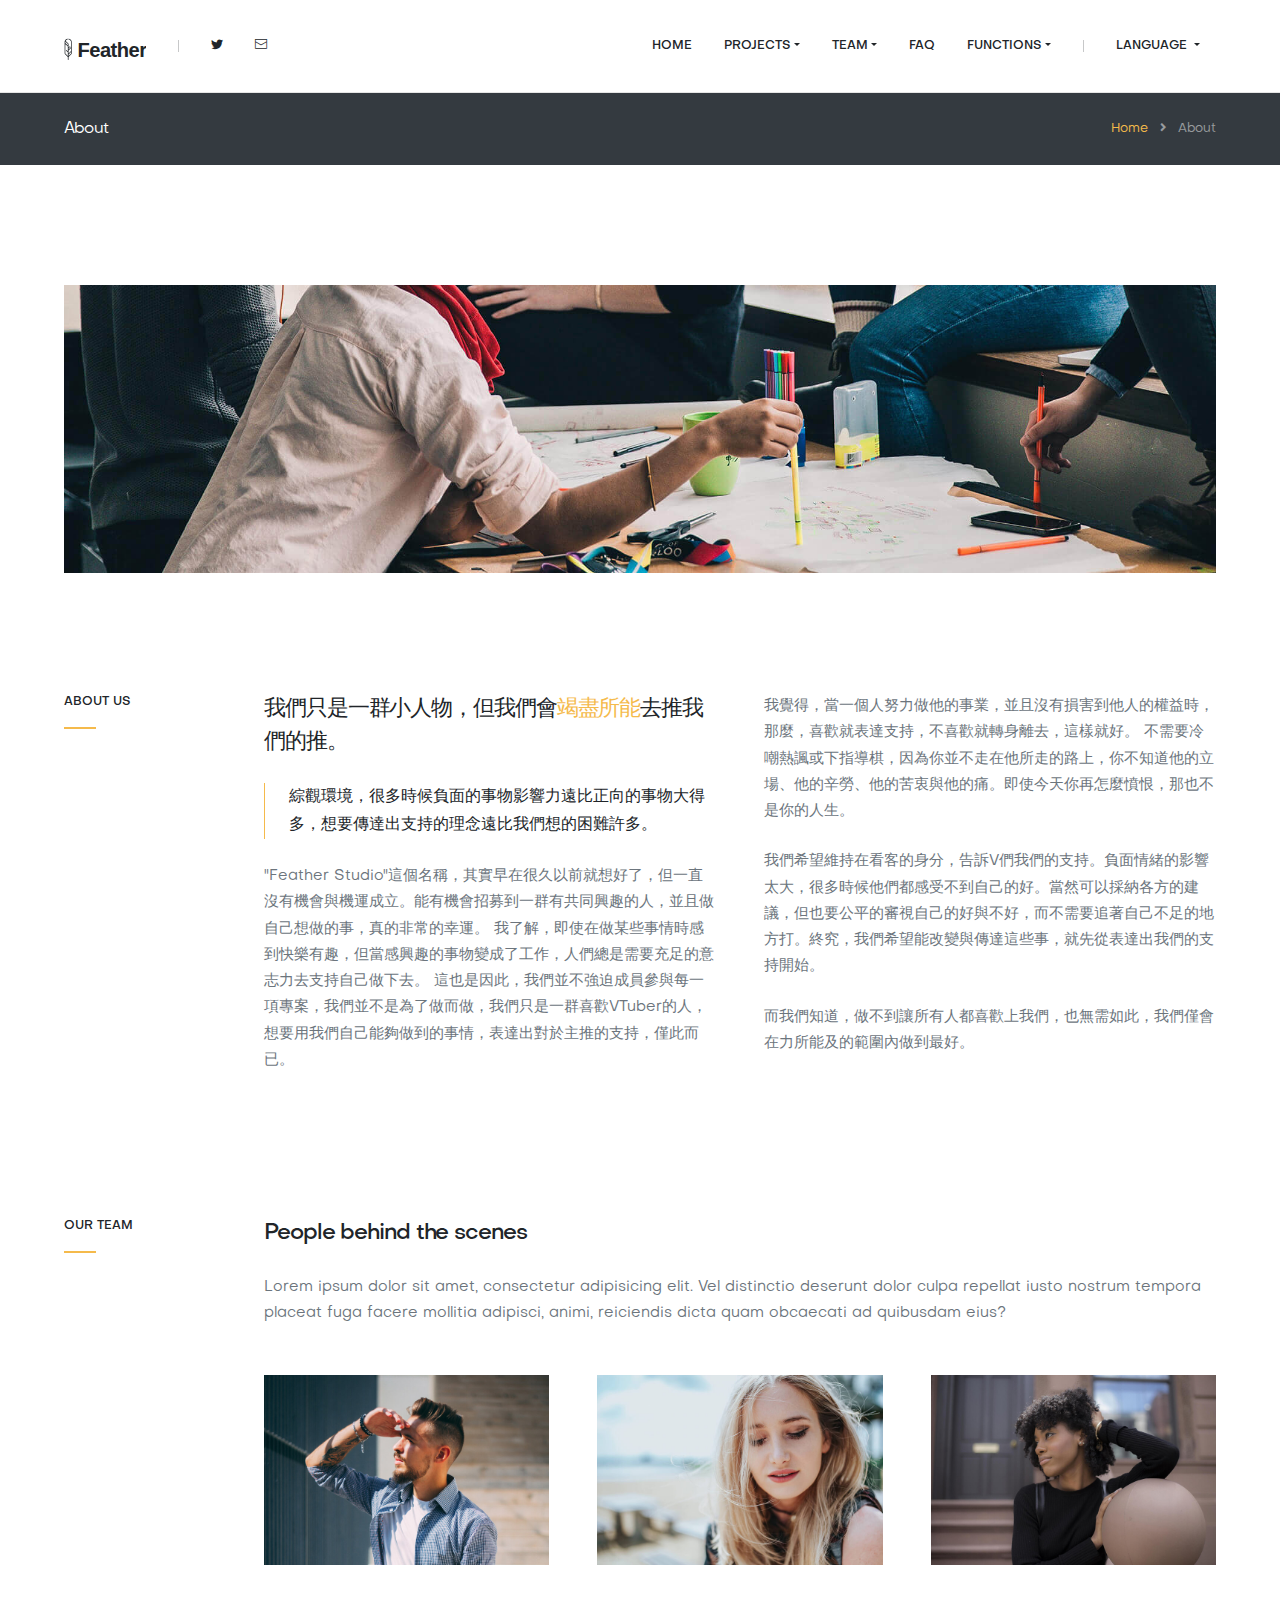
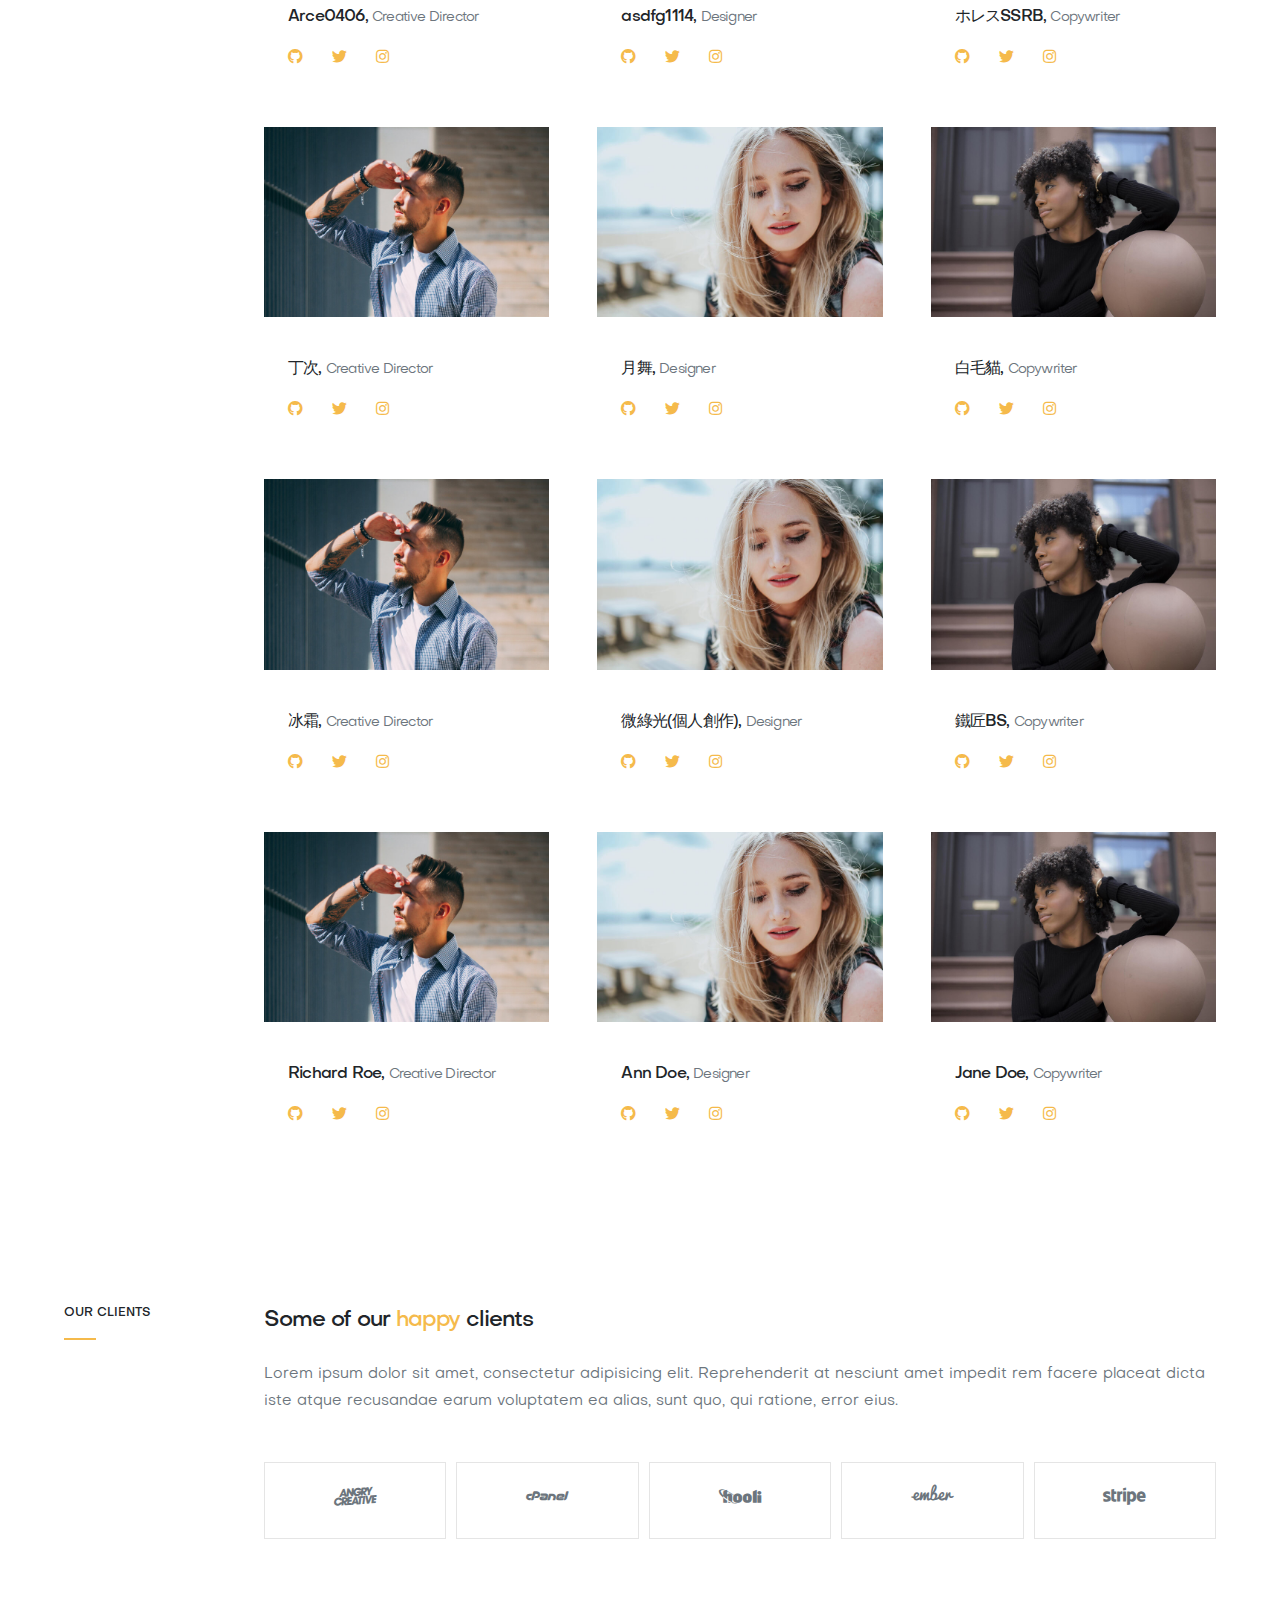
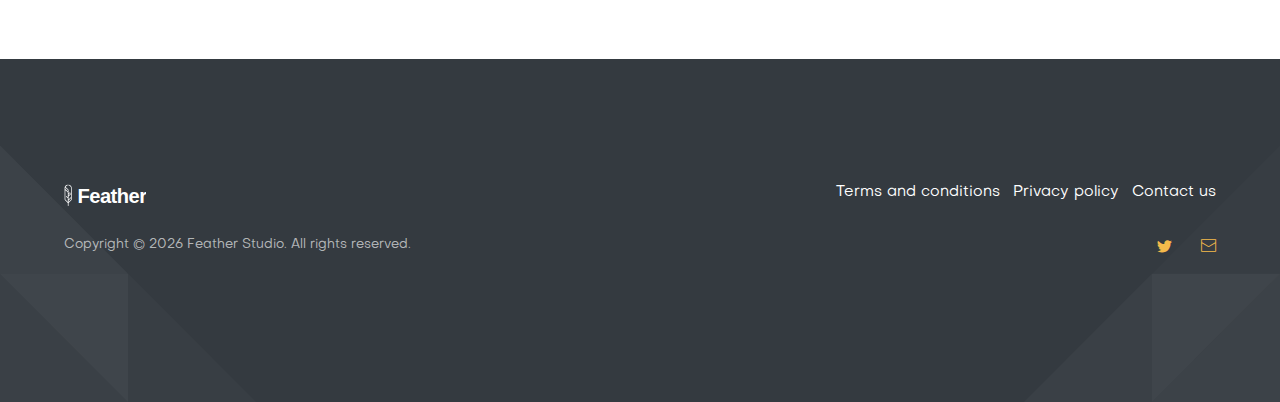
==== commit 418eb4f8: "材質翻譯完成" ====
--- a/about.html
+++ b/about.html
@@ -40,14 +40,14 @@
     <meta property="og:url" content="https://www.thefeatherstudio.com/">
     <meta property="og:title" content="Incline | About">
     <meta property="og:description" content="一個複合工作室，從虛擬到現實都是我們的創作範圍。">
-    <meta property="og:image" content="">
+    <meta property="og:image" content="https://www.thefeatherstudio.com/assets/img/project-5thAnniversary/5th_roller_coaster.jpg">
 
     <!-- Preview: Twitter -->
     <meta property="twitter:card" content="summary_large_image">
     <meta property="twitter:url" content="https://www.thefeatherstudio.com/">
     <meta property="twitter:title" content="Incline | About">
     <meta property="twitter:description" content="一個複合工作室，從虛擬到現實都是我們的創作範圍。">
-    <meta property="twitter:image" content="">
+    <meta property="twitter:image" content="https://www.thefeatherstudio.com/assets/img/project-5thAnniversary/5th_roller_coaster.jpg">
   </head>
   <body>
 
@@ -122,7 +122,7 @@
               </a>
             </li>
             <li class="nav-item">
-              <a href="holotexturepack@gmail.com" class="nav-link">
+              <a href="mailto:holotexturepack@gmail.com" class="nav-link">
                 <i class="fab icon-envelope"></i> 
                 <span class="d-xl-none ml-2">
                   E-Mail
@@ -977,8 +977,9 @@
             <p>
               <a href="#" class="footer-brand text-white">
                 <svg class="footer-brand-svg" viewBox="0 0 245 80" xmlns="http://www.w3.org/2000/svg" xmlns:xlink="http://www.w3.org/1999/xlink">
-                  <path d="M0 0 L 20 10 L 0 20 Z" class="text-primary" fill="currentColor"></path>
-                  <path d="M0 30 L 20 40 L 0 50 Z M20 45 L 0 55 L 20 65 Z M0 60 L 20 70 L 0 80 Z" fill="currentColor"></path>
+                  <!-- <path d="M0 0 L 20 10 L 0 20 Z" class="text-primary" fill="currentColor"></path>
+                  <path d="M0 30 L 20 40 L 0 50 Z M20 45 L 0 55 L 20 65 Z M0 60 L 20 70 L 0 80 Z" fill="currentColor"></path> -->
+                  <use xlink:href="#feather-icon" x="-110" y="15" height="4rem" />
                   <text x="40" y="70" font-family="Arial, sans-serif" font-size="60" font-weight="bold" letter-spacing="-.025em" fill="currentColor">Feather</text>
                 </svg>
               </a>
@@ -1014,7 +1015,7 @@
             <!-- Copyright -->
             <p class="text-white text-muted">
               <small>
-                &copy; Copyright <span class="current-year"></span> Simpleqode. All rights reserved.
+                 Copyright &copy; <span class="current-year"></span> Feather Studio. All rights reserved.
               </small>
             </p>
 
@@ -1022,20 +1023,18 @@
           <div class="col-md">
         
             <!-- Social links -->
-            <ul class="list-inline list-unstyled text-md-right">
+            <ul class="list-inline list-unstyled text-md-right">          
               <li class="list-inline-item">
-                <a href="#">
-                  <i class="fab fa-github"></i>
+                <a href="https://twitter.com/Feather_Studio_">
+                  <i class="fab fa-twitter"></i> 
                 </a>
               </li>
               <li class="list-inline-item ml-3">
-                <a href="#">
-                  <i class="fab fa-twitter"></i>
-                </a>
-              </li>
-              <li class="list-inline-item ml-3">
-                <a href="#">
-                  <i class="fab fa-instagram"></i>
+                <a href="mailto:holotexturepack@gmail.com">
+                  <i class="fab icon-envelope"></i> 
+                  <span class="d-xl-none ml-2">
+                    E-Mail
+                  </span>
                 </a>
               </li>
             </ul>
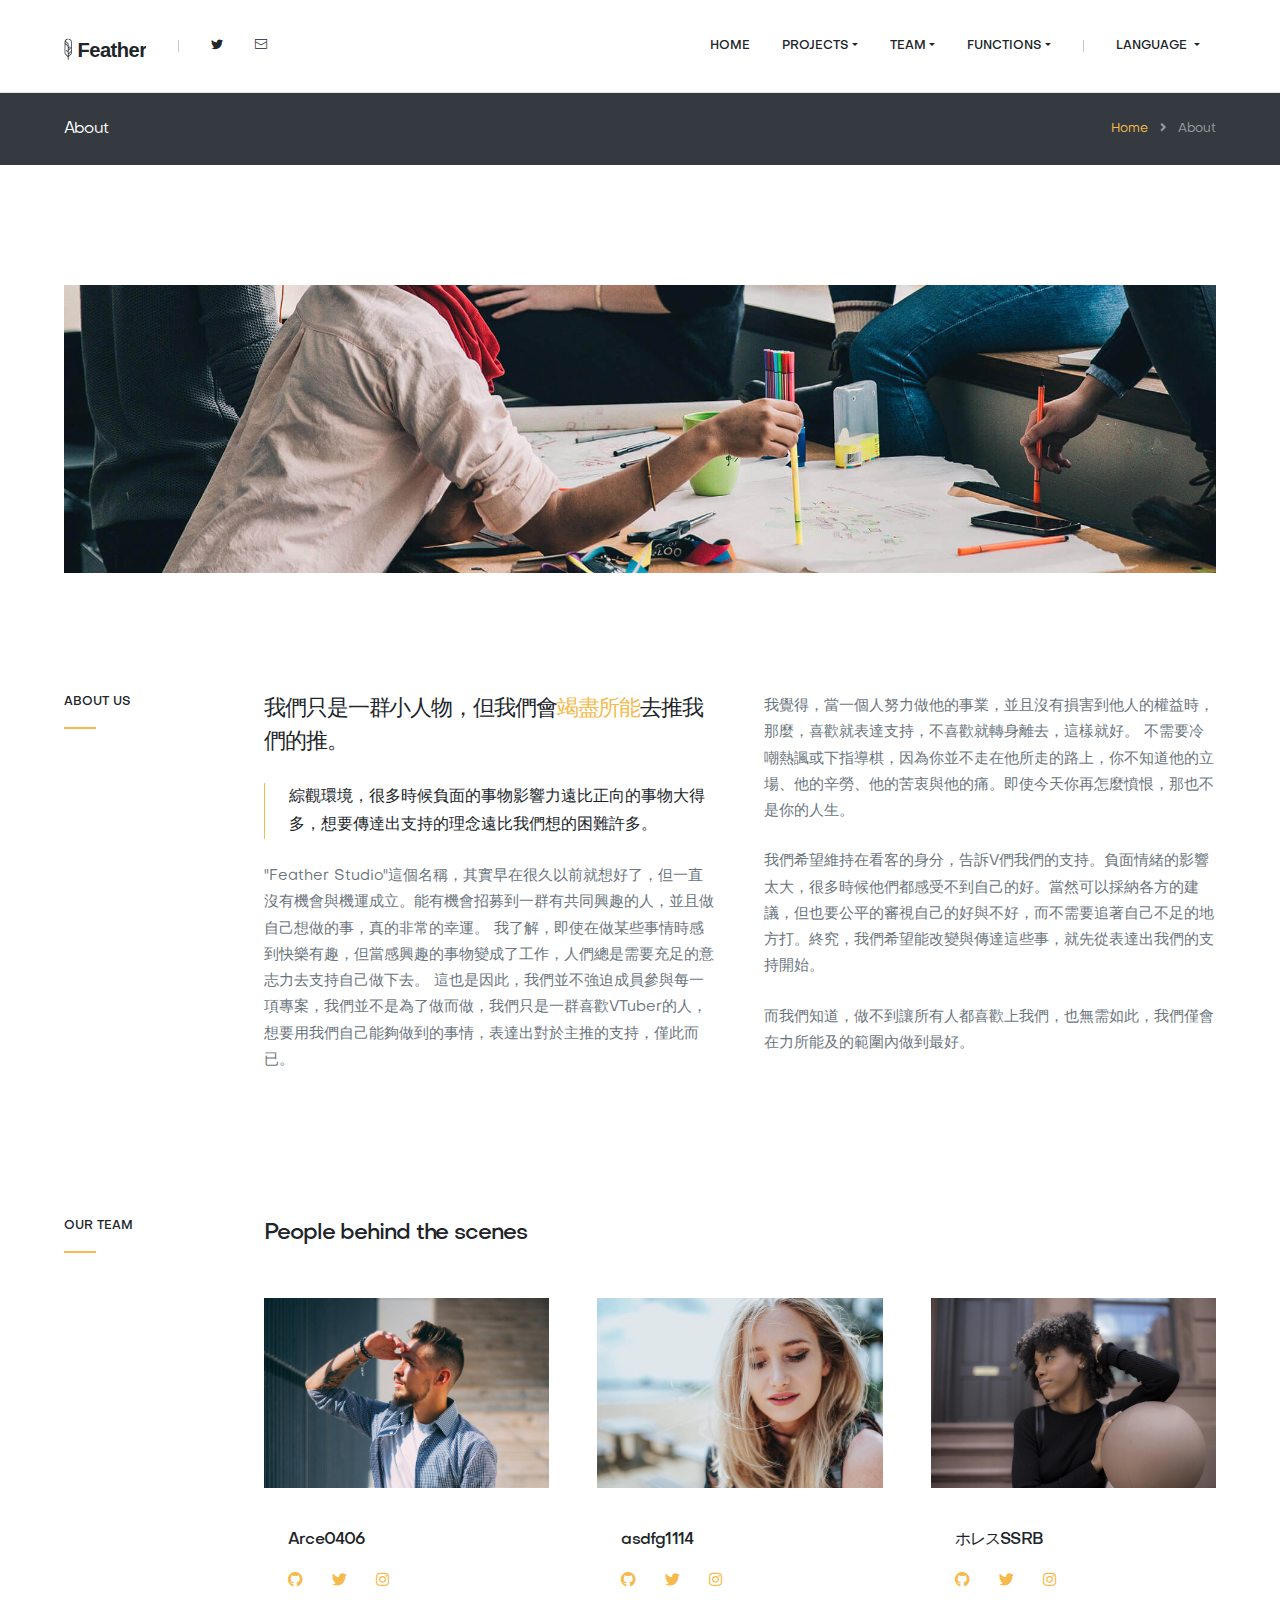
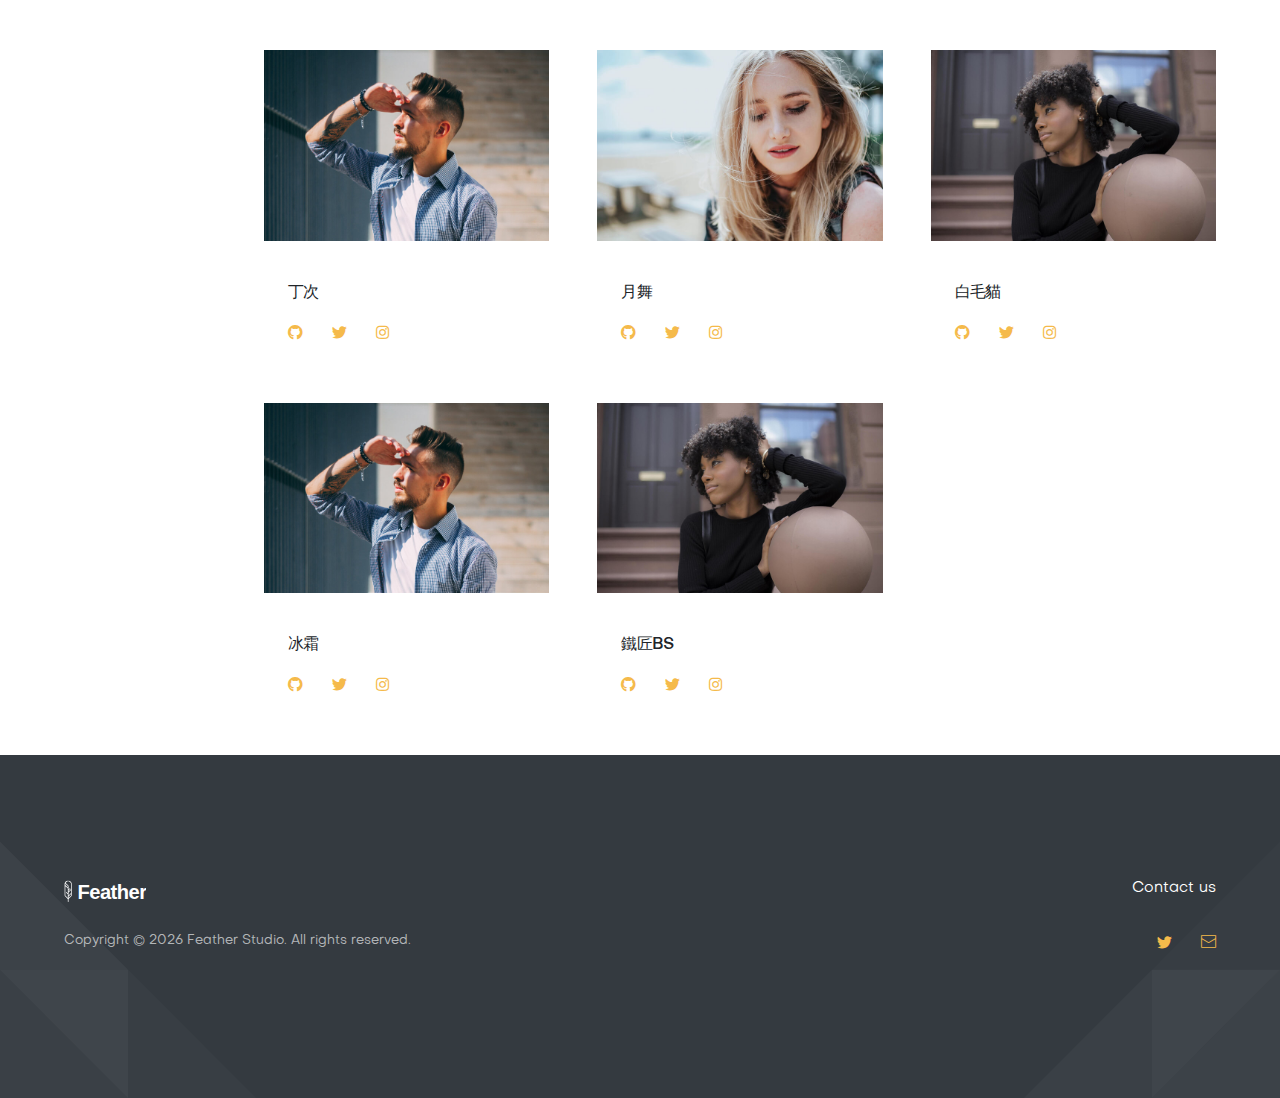
==== commit 39399869: "增加「Summer Festival Texture Pack for 戦慄木れろ」、修正工作室頁面" ====
--- a/about.html
+++ b/about.html
@@ -4,6 +4,11 @@
     <!-- Required meta tags -->
     <meta charset="utf-8">
     <meta name="viewport" content="width=device-width, initial-scale=1, shrink-to-fit=no">
+
+    <!-- Cache setting -->
+    <meta http-equiv="cache-control" content="no-cache">
+    <meta http-equiv="pragma" content="no-cache"> <!--舊式寫法，加是為了相容性。-->
+    <meta http-equiv="expires" content="0"> <!--將網頁設做立即過期。-->
 
     <!-- Favicons -->
     <link rel="apple-touch-icon" sizes="180x180" href="assets/ico/apple-touch-icon.png">
@@ -122,7 +127,7 @@
               </a>
             </li>
             <li class="nav-item">
-              <a href="mailto:holotexturepack@gmail.com" class="nav-link">
+              <a href="mailto:arcefeather@gmail.com" class="nav-link">
                 <i class="fab icon-envelope"></i> 
                 <span class="d-xl-none ml-2">
                   E-Mail
@@ -146,33 +151,34 @@
               <ul class="dropdown-menu" aria-labelledby="navbarPages">
                 <li class="dropright">
                   <a class="dropdown-item dropdown-toggle" href="#" id="pagesBlog" role="button" data-toggle="dropdown" aria-haspopup="true" aria-expanded="false">
-                    Minecraft材質包
+                    Minecraft Texture Pack
                   </a>
                   <div class="dropdown-menu" aria-labelledby="pagesBlog">                
                     <!-- <a class="dropdown-item " href="project-page.html".html">
                       測試
                     </a> -->
                     <a class="dropdown-item " href="../mcrp_2021_usaken_natsumatsuri.html">
-                      Hololive 兔田建設夏祭篇
+                      Summer Festival Commemorative Pack for Usada Construction
                     </a>
                     <a class="dropdown-item " href="../mcrp_holo5th_anniversity.html">
-                      Hololive 5期生一周年紀念
+                      <!-- Hololive 5期生一周年紀念 -->
+                      Hololive 5th Gen 1st anniversary texture pack
                     </a>
-                    <a class="dropdown-item " href="../mcrp_2021_holoen_anniversity.html">
-                      Hololive English 一周年紀念
+                    <a class="dropdown-item " href="../mcrp_2021_rero_natsumatsuri.html">
+                      Summer Festival Texture Pack for 戦慄木れろ
                     </a>
-                    <a class="dropdown-item " href="2d2c.html">
+                    <!-- <a class="dropdown-item " href="2d2c.html">
                       2D2C專用包
-                    </a>
+                    </a> -->
                   </div>
                 </li>
                 <li class="dropright">
                   <a class="dropdown-item dropdown-toggle" href="#" id="pagesShop" role="button" data-toggle="dropdown" aria-haspopup="true" aria-expanded="false">
-                    Minecraft插件
+                    Minecraft Plugins
                   </a>
                   <div class="dropdown-menu" aria-labelledby="pagesShop">
-                    <a class="dropdown-item " href="shop.html">
-                      準備中
+                    <a class="dropdown-item " href="#">
+                      Preparing...
                     </a>                
                   </div>
                 </li>
@@ -182,37 +188,37 @@
 
             <li class="nav-item dropdown">
               <a class="nav-link dropdown-toggle" href="#" id="navbarLandings" role="button" data-toggle="dropdown" aria-haspopup="true" aria-expanded="false" data-i18n="navbar-teams">
-                團隊介紹
+                Team
               </a>
               <div class="dropdown-menu" aria-labelledby="navbarLandings">
                 <!-- <a class="dropdown-item " href="blog.html">
                   大事記
                 </a> -->
                 <a class="dropdown-item  active " href="about.html">
-                  關於我們
+                  About us
                 </a>
                 <!-- <a class="dropdown-item " href="company.html">
                   合作夥伴
                 </a> -->
                 <a class="dropdown-item " href="contact.html">
-                  聯絡我們
+                  Contact
                 </a>
               </div>
             </li>
 
-            <li class="nav-item ">
+            <!-- <li class="nav-item ">
               <a href="faq.html" class="nav-link" data-i18n="navbar-faqs">
                 常見問題
               </a>
-            </li>
+            </li> -->
 
             <li class="nav-item dropdown">
               <a class="nav-link dropdown-toggle" href="#" id="navbarLandings" role="button" data-toggle="dropdown" aria-haspopup="true" aria-expanded="false" data-i18n="navbar-functions">
-                實驗性功能
+                Experimental features
               </a>
               <div class="dropdown-menu" aria-labelledby="navbarLandings">
-                <a class="dropdown-item " href="app.html">
-                  施工中...
+                <a class="dropdown-item " href="#">
+                  Preparing...
                 </a>
               </div>
             </li>
@@ -375,7 +381,7 @@
 
             <!-- Subheading -->
             <p class="text-muted mb-5">
-              Lorem ipsum dolor sit amet, consectetur adipisicing elit. Vel distinctio deserunt dolor culpa repellat iusto nostrum tempora placeat fuga facere mollitia adipisci, animi, reiciendis dicta quam obcaecati ad quibusdam eius?
+              
             </p>
 
             <!-- Team -->
@@ -394,7 +400,7 @@
                     
                     <!-- Title -->
                     <h5 class="card-title">
-                      Arce0406, <small class="text-muted">Creative Director</small>
+                      Arce0406
                     </h5>
 
                     <!-- Text -->
@@ -435,7 +441,7 @@
                     
                     <!-- Title -->
                     <h5 class="card-title">
-                      asdfg1114, <small class="text-muted">Designer</small>
+                      asdfg1114
                     </h5>
 
                     <!-- Text -->
@@ -476,7 +482,7 @@
                     
                     <!-- Title -->
                     <h5 class="card-title">
-                      ホレスSSRB, <small class="text-muted">Copywriter</small>
+                      ホレスSSRB
                     </h5>
 
                     <!-- Text -->
@@ -517,7 +523,7 @@
                     
                     <!-- Title -->
                     <h5 class="card-title">
-                      丁次, <small class="text-muted">Creative Director</small>
+                      丁次
                     </h5>
 
                     <!-- Text -->
@@ -558,7 +564,7 @@
                     
                     <!-- Title -->
                     <h5 class="card-title">
-                      月舞, <small class="text-muted">Designer</small>
+                      月舞
                     </h5>
 
                     <!-- Text -->
@@ -599,7 +605,7 @@
                     
                     <!-- Title -->
                     <h5 class="card-title">
-                      白毛貓, <small class="text-muted">Copywriter</small>
+                      白毛貓
                     </h5>
 
                     <!-- Text -->
@@ -640,48 +646,7 @@
                     
                     <!-- Title -->
                     <h5 class="card-title">
-                      冰霜, <small class="text-muted">Creative Director</small>
-                    </h5>
-
-                    <!-- Text -->
-                    <ul class="card-text list-inline list-unstyled">
-                      <li class="list-inline-item">
-                        <a href="#">
-                          <i class="fab fa-github"></i>
-                        </a>
-                      </li>
-                      <li class="list-inline-item ml-3">
-                        <a href="#">
-                          <i class="fab fa-twitter"></i>
-                        </a>
-                      </li>
-                      <li class="list-inline-item ml-3">
-                        <a href="#">
-                          <i class="fab fa-instagram"></i>
-                        </a>
-                      </li>
-                    </ul>
-
-                  </div>
-
-                </div> <!-- / .card -->
-
-              </div>
-
-              <div class="col-md-4">
-                
-                <!-- Card -->
-                <div class="card card-sm border-0 mb-3 mb-md-0">
-                  
-                  <!-- Image -->
-                  <img src="assets/img/17.jpg" alt="..." class="card-img-top">
-
-                  <!-- Body -->
-                  <div class="card-body">
-                    
-                    <!-- Title -->
-                    <h5 class="card-title">
-                      微綠光(個人創作), <small class="text-muted">Designer</small>
+                      冰霜
                     </h5>
 
                     <!-- Text -->
@@ -722,7 +687,7 @@
                     
                     <!-- Title -->
                     <h5 class="card-title">
-                      鐵匠BS, <small class="text-muted">Copywriter</small>
+                      鐵匠BS
                     </h5>
 
                     <!-- Text -->
@@ -751,130 +716,6 @@
               </div>
            
 
-              
-              <div class="col-md-4">
-                
-                <!-- Card -->
-                <div class="card card-sm border-0 mb-3 mb-md-0">
-                  
-                  <!-- Image -->
-                  <img src="assets/img/16.jpg" alt="..." class="card-img-top">
-
-                  <!-- Body -->
-                  <div class="card-body">
-                    
-                    <!-- Title -->
-                    <h5 class="card-title">
-                      Richard Roe, <small class="text-muted">Creative Director</small>
-                    </h5>
-
-                    <!-- Text -->
-                    <ul class="card-text list-inline list-unstyled">
-                      <li class="list-inline-item">
-                        <a href="#">
-                          <i class="fab fa-github"></i>
-                        </a>
-                      </li>
-                      <li class="list-inline-item ml-3">
-                        <a href="#">
-                          <i class="fab fa-twitter"></i>
-                        </a>
-                      </li>
-                      <li class="list-inline-item ml-3">
-                        <a href="#">
-                          <i class="fab fa-instagram"></i>
-                        </a>
-                      </li>
-                    </ul>
-
-                  </div>
-
-                </div> <!-- / .card -->
-
-              </div>
-
-              <div class="col-md-4">
-                
-                <!-- Card -->
-                <div class="card card-sm border-0 mb-3 mb-md-0">
-                  
-                  <!-- Image -->
-                  <img src="assets/img/17.jpg" alt="..." class="card-img-top">
-
-                  <!-- Body -->
-                  <div class="card-body">
-                    
-                    <!-- Title -->
-                    <h5 class="card-title">
-                      Ann Doe, <small class="text-muted">Designer</small>
-                    </h5>
-
-                    <!-- Text -->
-                    <ul class="card-text list-inline list-unstyled">
-                      <li class="list-inline-item">
-                        <a href="#">
-                          <i class="fab fa-github"></i>
-                        </a>
-                      </li>
-                      <li class="list-inline-item ml-3">
-                        <a href="#">
-                          <i class="fab fa-twitter"></i>
-                        </a>
-                      </li>
-                      <li class="list-inline-item ml-3">
-                        <a href="#">
-                          <i class="fab fa-instagram"></i>
-                        </a>
-                      </li>
-                    </ul>
-
-                  </div>
-
-                </div> <!-- / .card -->
-
-              </div>
-
-              <div class="col-md-4">
-                
-                <!-- Card -->
-                <div class="card card-sm border-0 mb-3 mb-md-0">
-                  
-                  <!-- Image -->
-                  <img src="assets/img/18.jpg" alt="..." class="card-img-top">
-
-                  <!-- Body -->
-                  <div class="card-body">
-                    
-                    <!-- Title -->
-                    <h5 class="card-title">
-                      Jane Doe, <small class="text-muted">Copywriter</small>
-                    </h5>
-
-                    <!-- Text -->
-                    <ul class="card-text list-inline list-unstyled">
-                      <li class="list-inline-item">
-                        <a href="#">
-                          <i class="fab fa-github"></i>
-                        </a>
-                      </li>
-                      <li class="list-inline-item ml-3">
-                        <a href="#">
-                          <i class="fab fa-twitter"></i>
-                        </a>
-                      </li>
-                      <li class="list-inline-item ml-3">
-                        <a href="#">
-                          <i class="fab fa-instagram"></i>
-                        </a>
-                      </li>
-                    </ul>
-
-                  </div>
-
-                </div> <!-- / .card -->
-
-              </div>
-              
             </div> <!-- / .row -->
 
           </div>
@@ -883,82 +724,6 @@
 
     </section>
 
-    <!-- BRANDS
-    ================================================== -->
-    <section class="section">
-
-      <!-- Content -->
-      <div class="container">
-        <div class="row">
-          <div class="col-md-2">
-            
-            <!-- Title -->
-            <h6 class="title">
-              Our clients
-            </h6>
-
-          </div>
-          <div class="col-md-10">
-
-            <!-- Heading -->
-            <h3 class="mb-4">
-              Some of our <span class="text-primary">happy</span> clients
-            </h3>
-
-            <!-- Subheading -->
-            <p class="text-muted mb-5">
-              Lorem ipsum dolor sit amet, consectetur adipisicing elit. Reprehenderit at nesciunt amet impedit rem facere placeat dicta iste atque recusandae earum voluptatem ea alias, sunt quo, qui ratione, error eius.
-            </p>
-            
-            <!-- Brands -->
-            <div class="form-row align-items-center">
-              <div class="col-6 col-md">
-                
-                <!-- Item -->
-                <a href="#" class="brand-item mb-3 mb-md-0">
-                  <i class="fab fa-angrycreative"></i>
-                </a>
-
-              </div>
-              <div class="col-6 col-md">
-                
-                <!-- Item -->
-                <a href="#" class="brand-item mb-3 mb-md-0">
-                  <i class="fab fa-cpanel"></i>
-                </a>
-
-              </div>
-              <div class="col-6 col-md">
-                
-                <!-- Item -->
-                <a href="#" class="brand-item mb-3 mb-md-0">
-                  <i class="fab fa-hooli"></i>
-                </a>
-
-              </div>
-              <div class="col-6 col-md">
-                
-                <!-- Item -->
-                <a href="#" class="brand-item mb-3 mb-md-0">
-                  <i class="fab fa-ember"></i>
-                </a>
-
-              </div>
-              <div class="col-6 col-md">
-                
-                <!-- Item -->
-                <a href="#" class="brand-item">
-                  <i class="fab fa-stripe"></i>
-                </a>
-
-              </div>
-            </div> <!-- / .row -->
-
-          </div>
-        </div> <!-- / .row -->
-      </div> <!-- / .container -->
-      
-    </section>
 
     <!-- FOOTER
     ================================================== -->
@@ -990,7 +755,7 @@
         
             <!-- Links -->
             <ul class="list-unstyled list-inline text-md-right">
-              <li class="list-inline-item mr-2">
+              <!-- <li class="list-inline-item mr-2">
                 <a href="#" class="text-white">
                   Terms and conditions
                 </a>
@@ -999,9 +764,9 @@
                 <a href="#" class="text-white">
                   Privacy policy
                 </a>
-              </li>
+              </li> -->
               <li class="list-inline-item">
-                <a href="#" class="text-white">
+                <a href="contact.html" class="text-white">
                   Contact us
                 </a>
               </li>
@@ -1030,7 +795,7 @@
                 </a>
               </li>
               <li class="list-inline-item ml-3">
-                <a href="mailto:holotexturepack@gmail.com">
+                <a href="mailto:arcefeather@gmail.com">
                   <i class="fab icon-envelope"></i> 
                   <span class="d-xl-none ml-2">
                     E-Mail
@@ -1085,7 +850,7 @@
 
     <script src="assets/libs/historyjs/scripts/bundled/html4+html5/jquery.history.js"></script>
     <script src="assets/libs/js-url/url.min.js"></script>
-    <script src="assets/i18n/global_languages.js"></script>
+    <script src="assets/i18n/20211016-languages.js"></script>
 
   </body>
 </html>